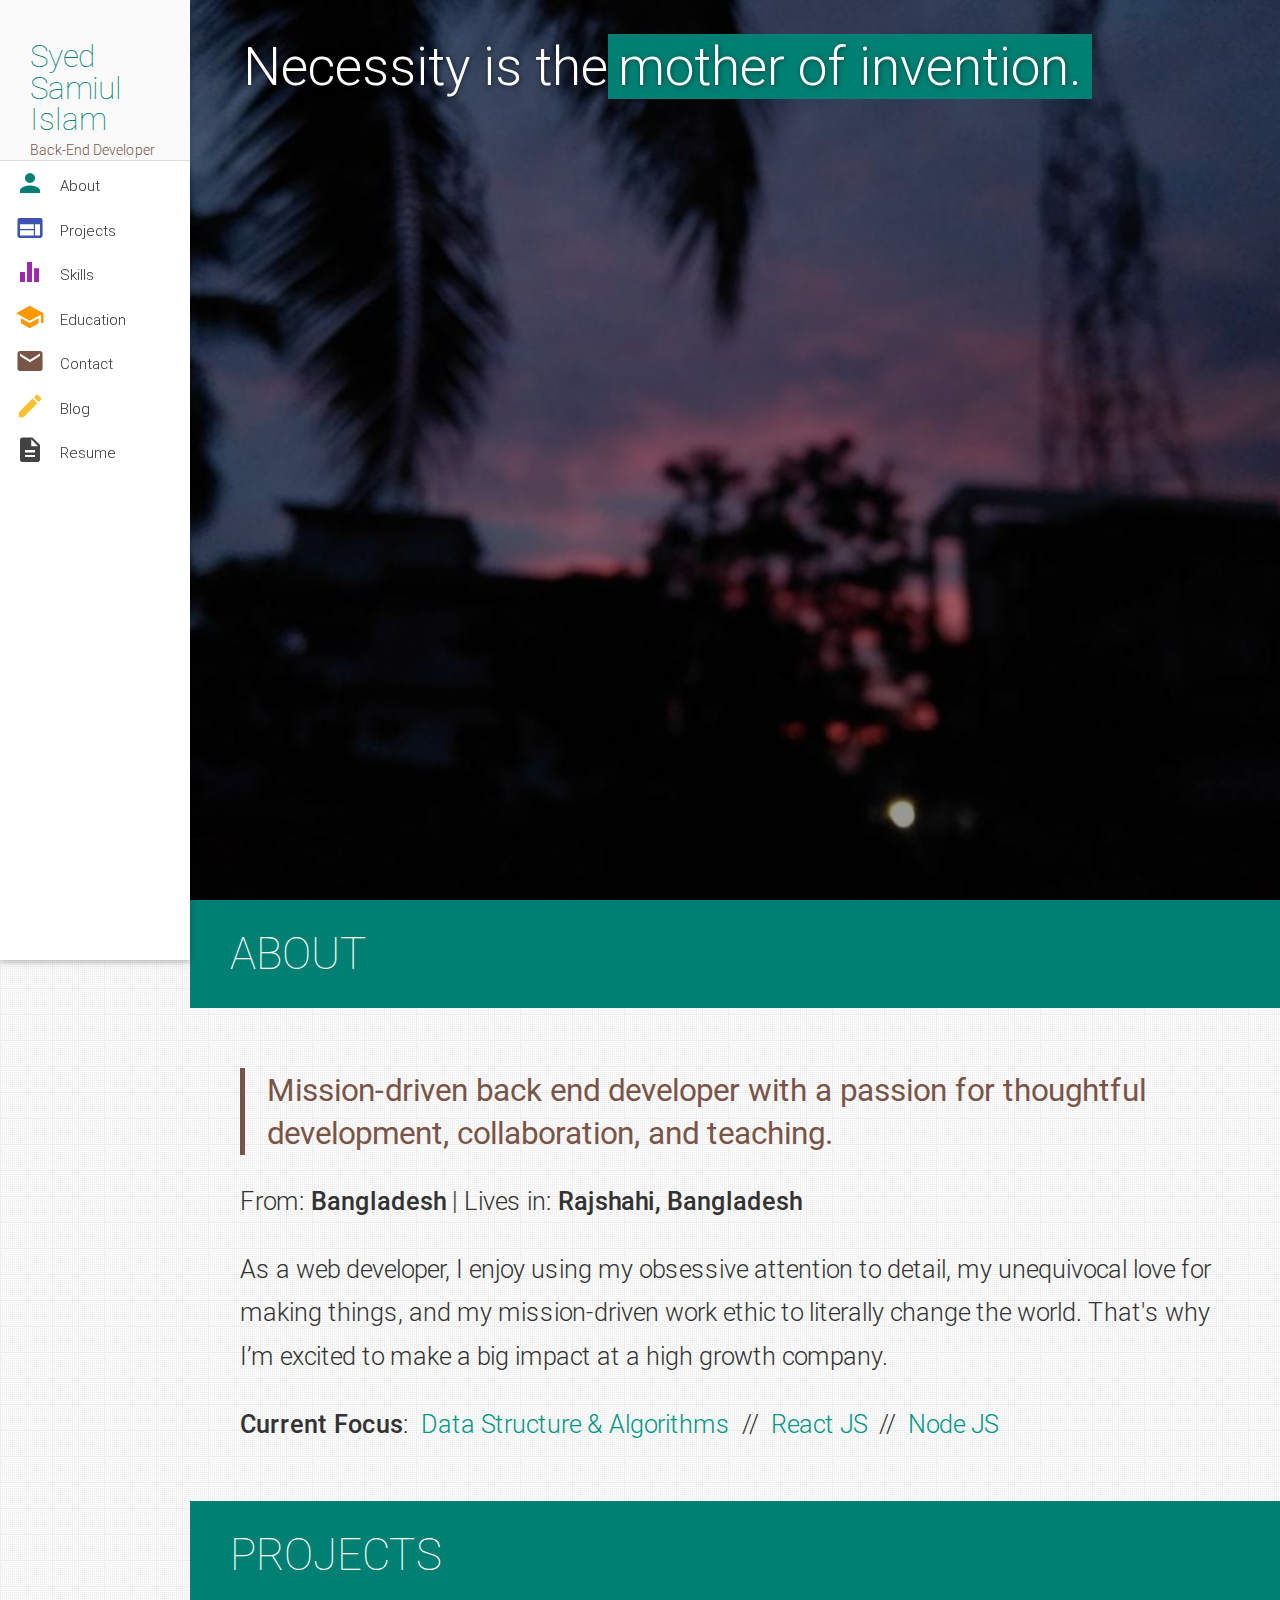
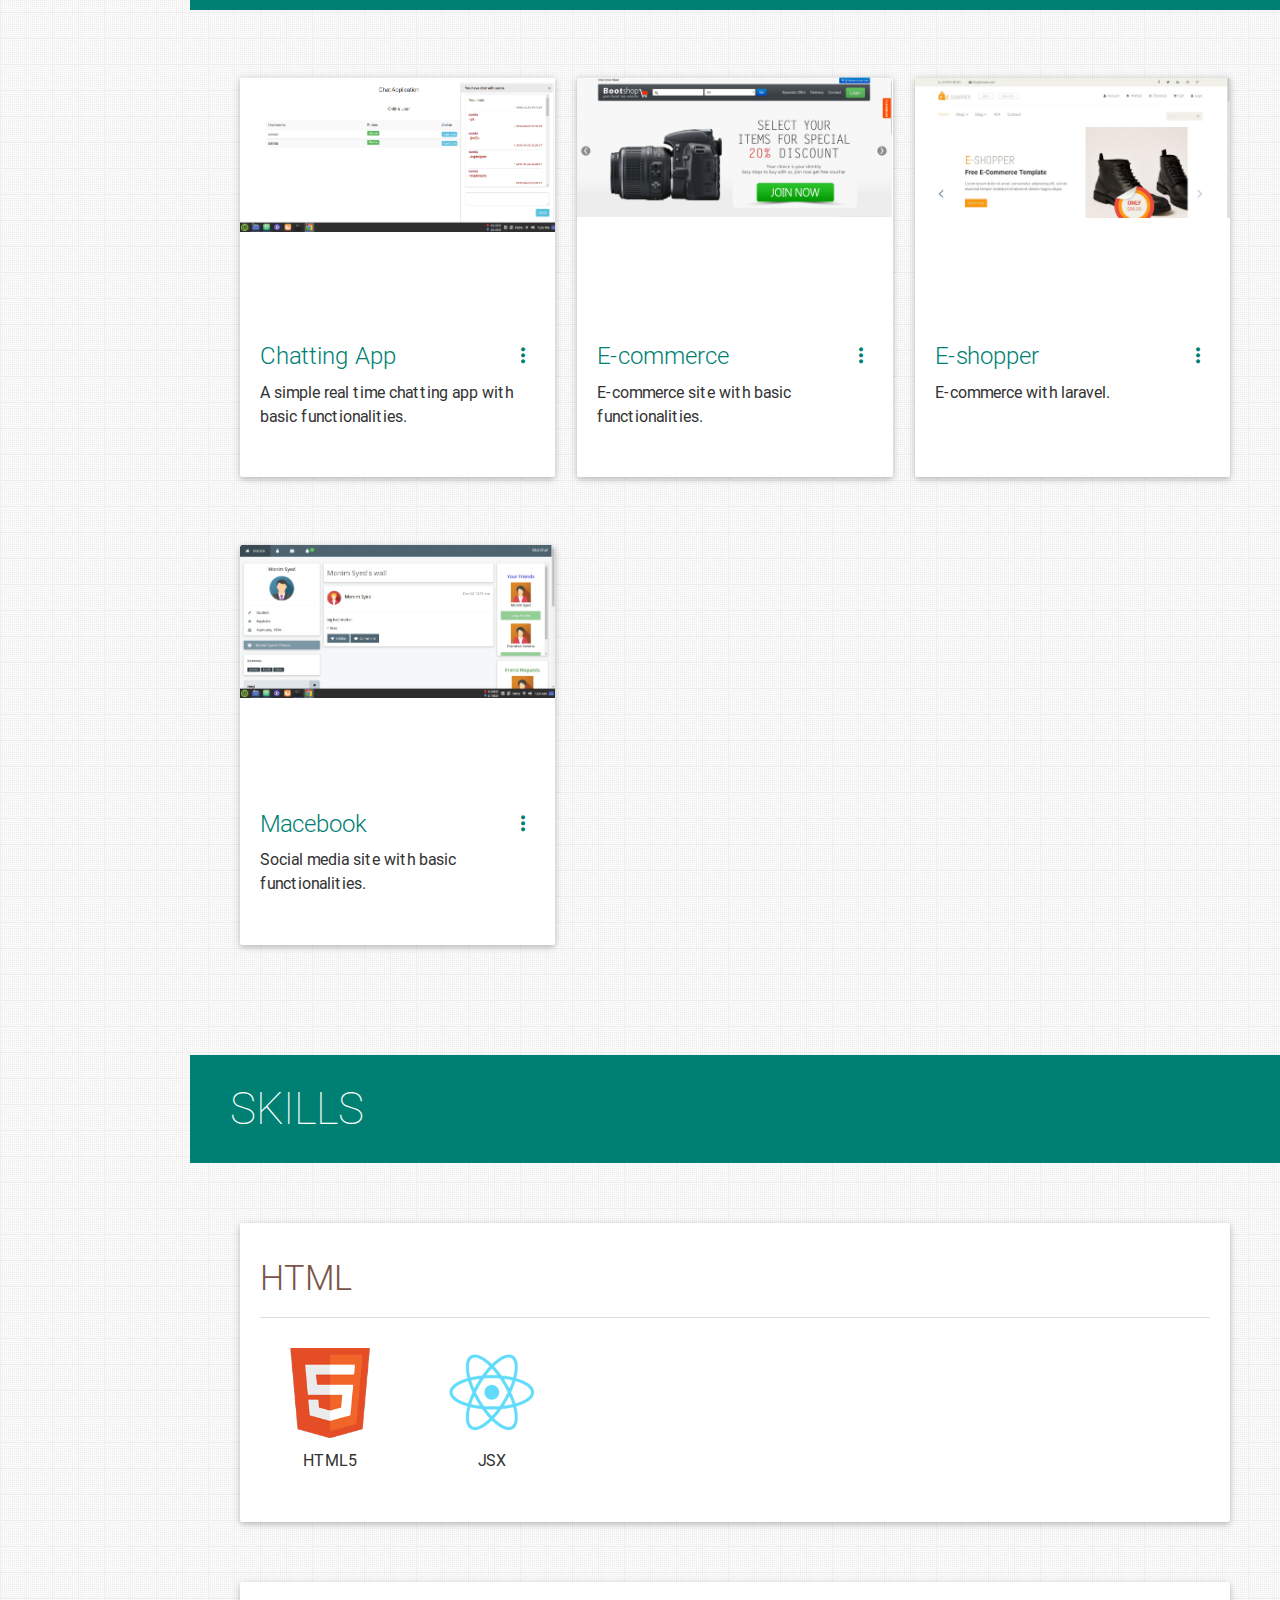
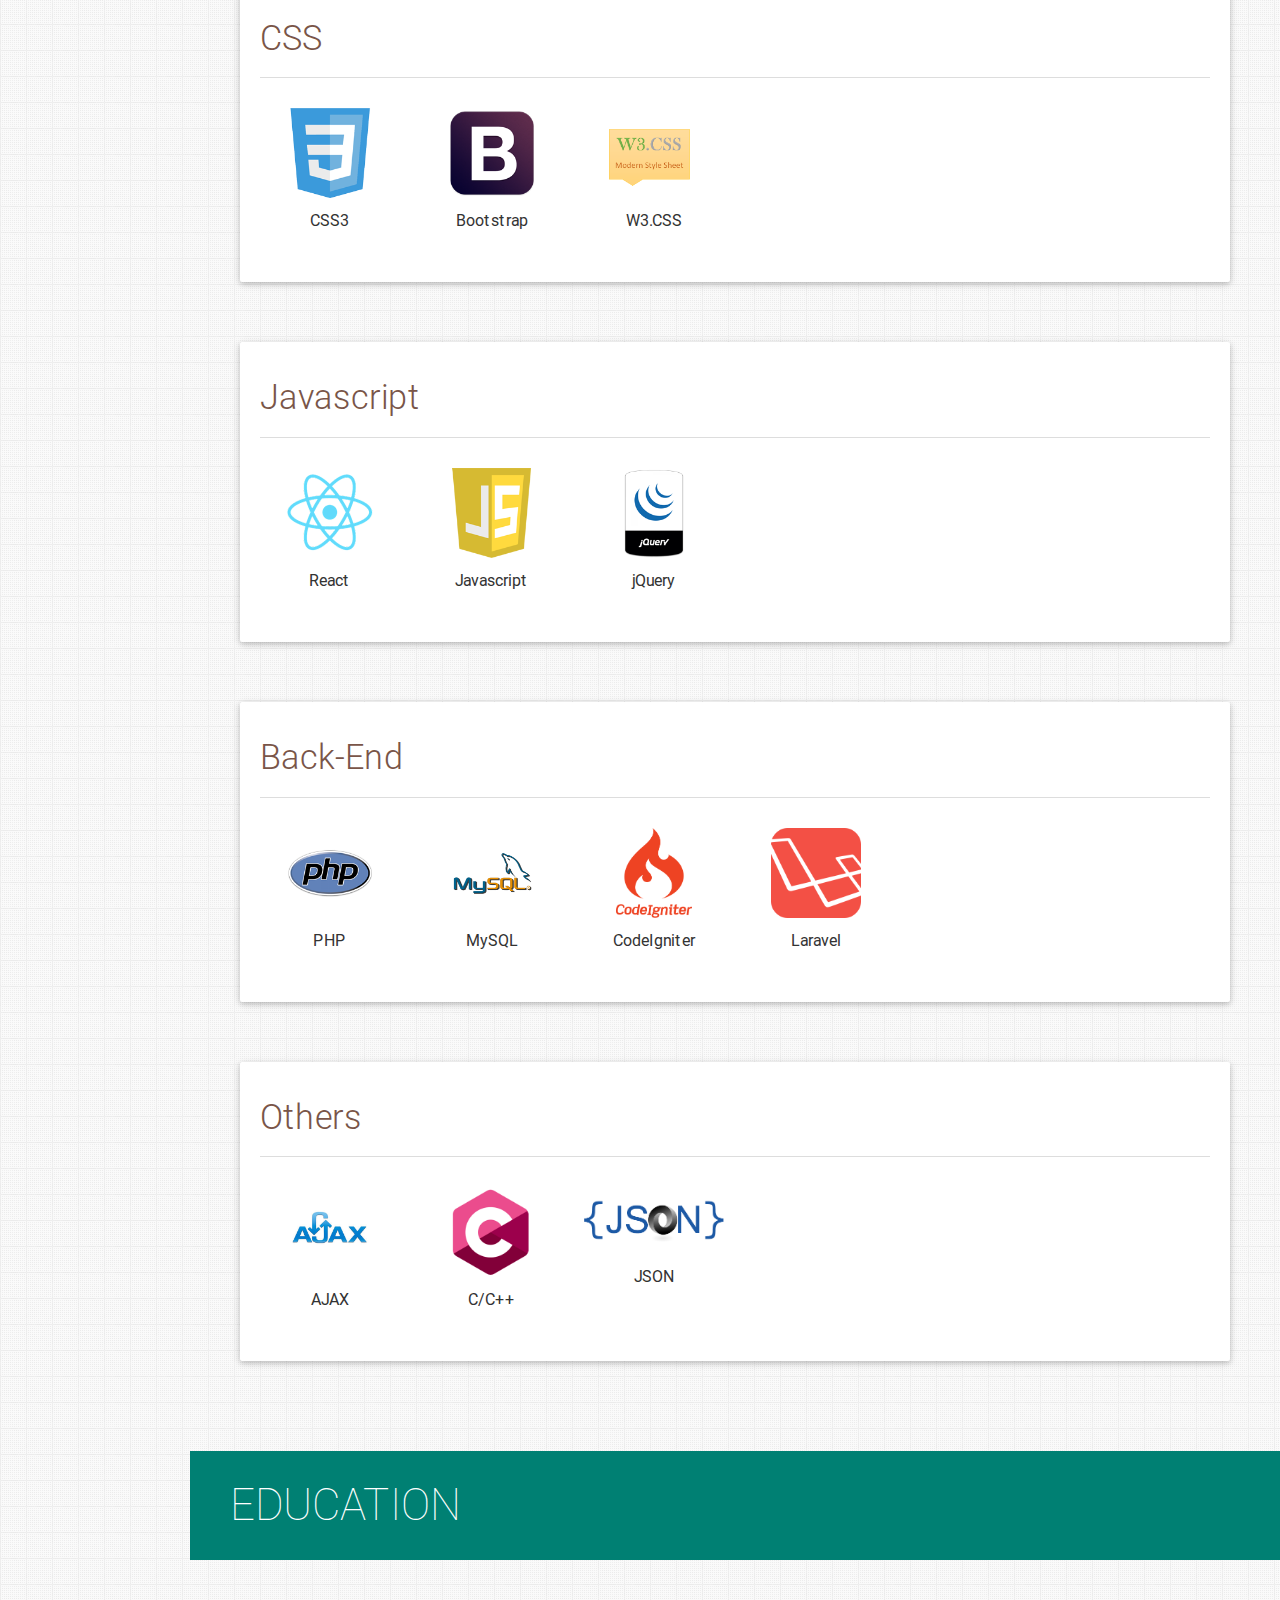
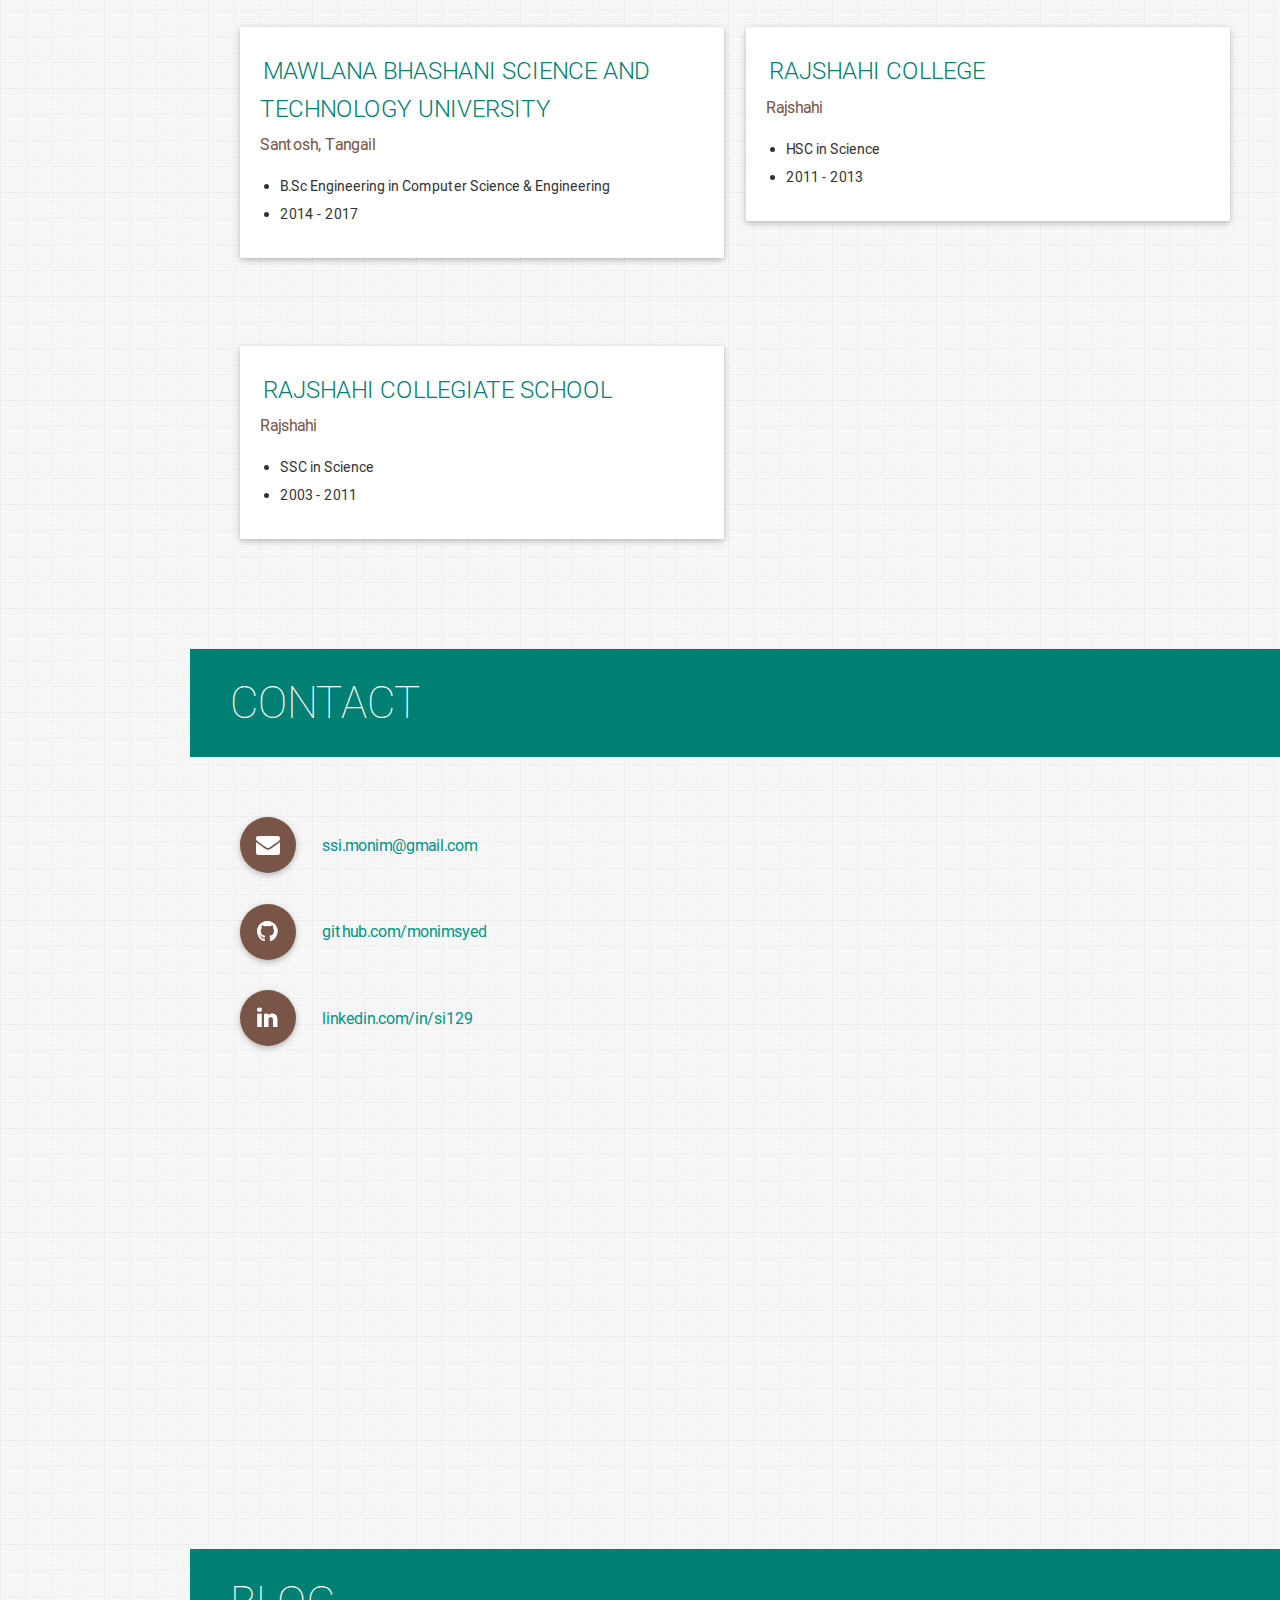
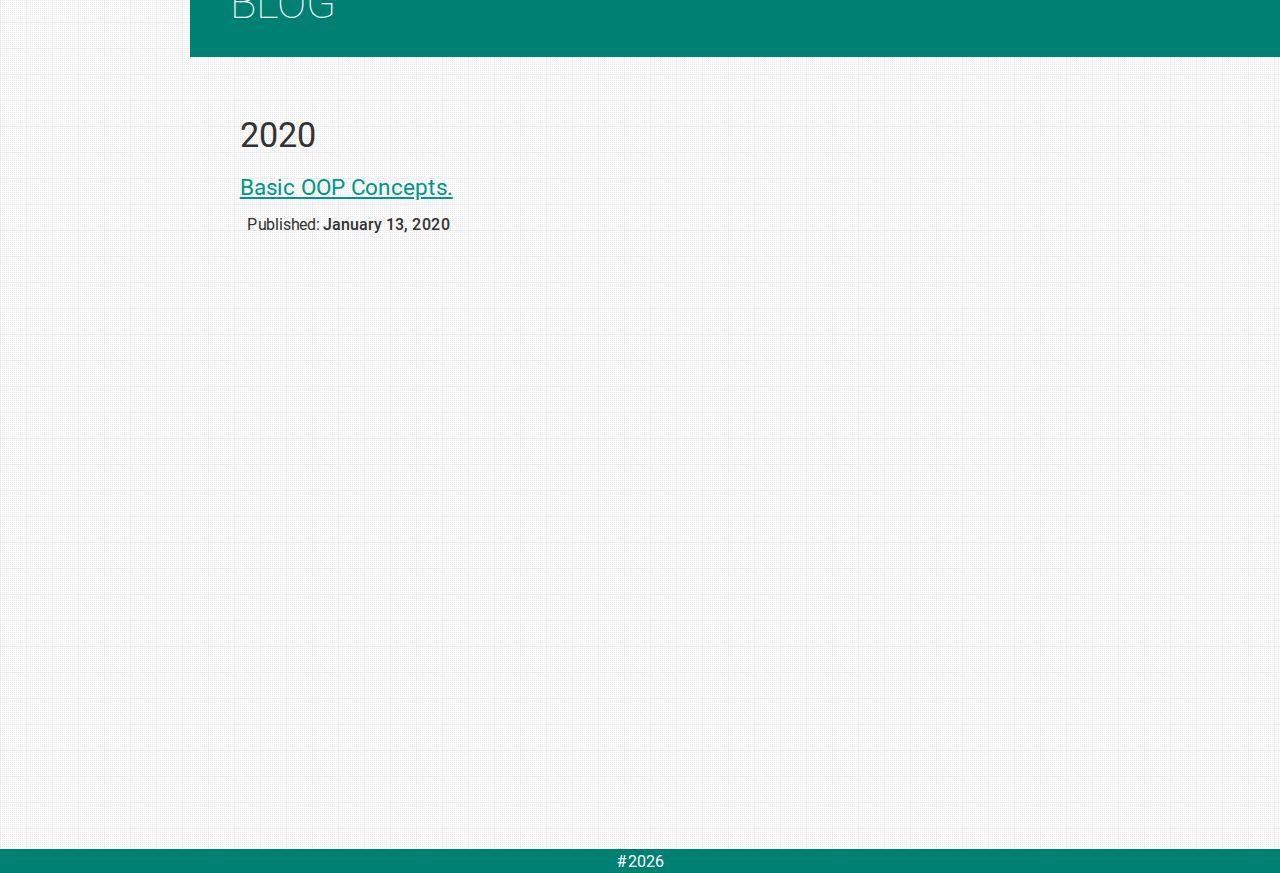
==== index.html @ 7f46d3cf "Update index.html" ====
<!DOCTYPE html>
<html lang="en">
  <head>

    <meta charset="utf-8">
    <meta name="viewport" content="width=device-width, initial-scale=1.0">
    <meta http-equiv="X-UA-Compatible" content="IE=edge">

    <!-- Materialize - Compiled and minified CSS-->
<!--     <link rel="stylesheet" href="https://cdnjs.cloudflare.com/ajax/libs/materialize/0.95.3/css/materialize.min.css"> -->
    <link rel="stylesheet" href="assets/0.95.3/css/materialize.min.css">
<!--     <link rel="stylesheet" href="https://cdnjs.cloudflare.com/ajax/libs/materialize/1.0.0/css/materialize.min.css"> -->

    <!-- Font Awesome Icon - CSS-->
<!--     <link rel="stylesheet" href="https://maxcdn.bootstrapcdn.com/font-awesome/4.3.0/css/font-awesome.min.css"> -->
    <link rel="stylesheet" href="assets/4.3.0/css/font-awesome.min.css">

    <!-- Custom Styles-->
    <link rel="stylesheet" href="assets/css/style.css">

    <!-- Canonical -->
    <link rel="canonical" href="https://monimsyed.github.io">

<!--     Website verification by Microsoft Bing Webmaster Tools -->
<!--     <meta name="msvalidate.01" content="E5613F359D1B1F327FC1B43F9D027BC5"> -->
    <title>Syed Samiul Islam | Back-End Developer</title>
    <meta name="description" content="As a web developer, I enjoy using my obsessive attention to detail and my unequivocal love for making things to literally change the world.">

    <!-- Open Graph-->
    <meta property="og:locale" content="en_US">
    <meta property="og:type" content="website">
    <meta property="og:title" content="Syed Samiul Islam | Back-End Developer">
    <meta property="og:description" content="Necessity is the mother of invention.">
    <meta property="og:url" content="https://monimsyed.github.io">
    <meta property="og:site_name" content="Syed Samiul Islam | Back-End Developer">
    <meta property="article:publisher" content="monimsyed.github.io">
    <meta property="og:image" content="https://monimsyed.github.io/assets/img/andrew-borstein-2a.jpg">

    <meta name="twitter:card" content="summary">
    <meta name="twitter:site" content="@monim_syed">
    <meta name="twitter:title" content="Syed Samiul Islam | Back-End Developer">
    <meta name="twitter:description" content="Necessity is the mother of invention.">
    <meta name="twitter:url" content="@monim_syed">
    <meta name="twitter:image" content="https://monimsyed.github.io/assets/img/andrew-borstein-2a.jpg">

    <meta name="author" content="Syed Samiul Islam">
    <meta name="keywords" content="monim, syed, samiul, html, css, bootstrap, javascript, jquery, ajax, php, c, c++, laravel, codeigniter, w3.css, react, node, mysql, json, api, programming, developer, engineer, programmer">

    <link rel="apple-touch-icon" sizes="57x57" href="assets/img/favicon/apple-icon-57x57.png">
    <link rel="apple-touch-icon" sizes="60x60" href="assets/img/favicon/apple-icon-60x60.png">
    <link rel="apple-touch-icon" sizes="72x72" href="assets/img/favicon/apple-icon-72x72.png">
    <link rel="apple-touch-icon" sizes="76x76" href="assets/img/favicon/apple-icon-76x76.png">
    <link rel="apple-touch-icon" sizes="114x114" href="assets/img/favicon/apple-icon-114x114.png">
    <link rel="apple-touch-icon" sizes="120x120" href="assets/img/favicon/apple-icon-120x120.png">
    <link rel="apple-touch-icon" sizes="144x144" href="assets/img/favicon/apple-icon-144x144.png">
    <link rel="apple-touch-icon" sizes="152x152" href="assets/img/favicon/apple-icon-152x152.png">
    <link rel="apple-touch-icon" sizes="180x180" href="assets/img/favicon/apple-icon-180x180.png">

    <link rel="icon" type="image/png" sizes="192x192" href="assets/img/favicon/android-icon-192x192.png">
    <link rel="icon" type="image/png" sizes="32x32" href="assets/img/favicon/favicon-32x32.png">
    <link rel="icon" type="image/png" sizes="96x96" href="assets/img/favicon/favicon-96x96.png">
    <link rel="icon" type="image/png" sizes="16x16" href="assets/img/favicon/favicon-16x16.png">

    <link rel="manifest" href="assets/img/favicon/manifest.json">

    <meta name="msapplication-TileColor" content="#ffffff">
    <meta name="msapplication-TileImage" content="assets/img/favicon/ms-icon-144x144.png">
    <meta name="theme-color" content="#ffffff">
    <!--if lt IE 9script(src='//html5shim.googlecode.com/svn/trunk/html5.js')-->
    <meta name="robots" content="index, follow">

  </head>

  <body>
    <!-- Navigation Menu-->
    <nav class="hide-on-small-only">
      <ul class="side-nav fixed section table-of-contents">
        <li class="logo">
          <a id="logo-container" title="Navigate to the beginning of the page" href="#intro" class="brand-logo teal-text">
            <h1>Syed Samiul Islam<span class="brown-text light">Back-End Developer</span></h1>
          </a>
        </li>
        <li class="bold">
          <a title="Navigate to the About section" href="#about" class="waves-effect waves-dark teal-text">
            <i class="mdi-social-person small"></i><span>About</span>
          </a>
        </li>
        <li class="bold">
          <a title="Navigate to the Projects section" href="#projects" class="waves-effect waves-dark indigo-text">
            <i class="mdi-av-web small"></i><span>Projects</span>
          </a>
        </li>
        <li class="bold">
          <a title="Navigate to the Skills section" href="#skills" class="waves-effect waves-dark purple-text">
            <i class="mdi-av-equalizer small"></i><span>Skills</span>
          </a>
        </li>
        <li class="bold">
          <a title="Navigate to the Education section" href="#education" class="waves-effect waves-dark orange-text">
            <i class="mdi-social-school small"></i><span>Education</span>
          </a>
        </li>
        <li class="bold">
          <a title="Navigate to the Contact section" href="#contact" class="waves-effect waves-dark brown-text">
            <i class="mdi-content-mail small"></i><span>Contact</span>
          </a>
        </li>
        <li class="bold">
          <a title="Navigate to the Blog section" href="#blog" class="waves-effect waves-dark yellow-text text-darken-2">
            <i class="mdi-content-create small"></i><span>Blog</span>
          </a>
        </li>
        <li class="bold">
          <a title="Open Samiul's resume in a new tab" class="waves-effect waves-dark grey-text text-darken-3">
            <i class="mdi-action-description small"></i><span>Resume</span>
          </a>
        </li>
      </ul>
    </nav>

    <nav class="hide-on-large only trigger z-depth-1">
      <a title="Toggle visibility of the mobile navbar" href="#" data-activates="slide-out" class="button-collapse">
        <i class="mdi-navigation-menu"></i>
      </a>
      <div class="name-title">
        <a id="name" title="Navigate to the beginning of the page" href="#intro" class="teal-text">Syed Samiul Islam</a>
        <span class="brown-text light">Back-End Developer</span>
      </div>
    </nav>

    <nav class="hide-on-large only">
      <ul id="slide-out" class="side-nav">
        <li class="bold">
          <a title="Navigate to the About section" href="#about" class="waves-effect waves-dark teal-text">
            <i class="mdi-social-person small"></i><span>About</span>
          </a>
        </li>
        <li class="bold">
          <a title="Navigate to the Projects section" href="#projects" class="waves-effect waves-dark indigo-text">
            <i class="mdi-av-web small"></i><span>Projects</span>
          </a>
        </li>
        <li class="bold">
          <a title="Navigate to the Skills section" href="#skills" class="waves-effect waves-dark purple-text">
            <i class="mdi-av-equalizer small"></i><span>Skills</span>
          </a>
        </li>
        <li class="bold">
          <a title="Navigate to the Education section" href="#education" class="waves-effect waves-dark orange-text">
            <i class="mdi-social-school small"></i><span>Education</span>
          </a>
        </li>
        <li class="bold">
          <a title="Navigate to the Contact section" href="#contact" class="waves-effect waves-dark brown-text">
            <i class="mdi-content-mail small"></i><span>Contact</span>
          </a>
        </li>
        <li class="bold">
          <a title="Navigate to the Contact section" href="#blog" class="waves-effect waves-dark yellow-text text-dark-3">
            <i class="mdi-content-mail small"></i><span>Blog</span>
          </a>
        </li>
        <li class="bold">
          <a title="Open Samiul's Resume in a new tab" onclick="toast('Resume will be added soon, stay tuned!', 3000);" class="waves-effect waves-dark grey-text text-darken-3">
            <i class="mdi-action-description small"></i><span>Resume</span>
          </a>
        </li>
      </ul>
    </nav>
    <!-- Main Content-->
    <main>

      <section id="intro" class="section scrollspy full-height">
        <div class="overlay"></div>
        <div class="container">
          <h2>
            Necessity is the<span class="teal">mother of invention.</span><br>
            <!-- <span class="underline">make a difference</span>. -->
          </h2>
        </div>
      </section>

      <section id="about" class="section scrollspy">
        <h3 class="page-title white-text teal">About</h3>
        <div class="container flow-text">
          <blockquote>
            <h2>
              Mission-driven back end developer with a passion for thoughtful
              development, collaboration, and teaching.
            </h2>
          </blockquote>
          <p>
            From: <strong>Bangladesh</strong> | Lives in: <strong>Rajshahi, Bangladesh</strong>
          </p>
          <p>
            As a web developer, I enjoy using my obsessive attention to detail,
            my unequivocal love for making things, and my mission-driven work
            ethic to literally change the world. That's why I’m excited to make
            a big impact at a high growth company.
          </p>
          <p>
            <strong>Current Focus</strong>:&nbsp;
            <a title="Learn about Data Structure & Algorithms" href="https://www.tutorialspoint.com/data_structures_algorithms/" target="_blank">
              Data Structure & Algorithms
            </a>&nbsp;//&nbsp;
            <a title="Navigate to the React JS homepage" href="https://react.dev/" target="_blank">
              React JS
            </a>&nbsp;//&nbsp;
            <a title="Navigate to Node JS homepage" href="https://nodejs.org/" target="_blank">
              Node JS
            </a>
          </p>
        </div>
      </section>

      <section id="projects" class="section scrollspy">
        <h3 class="page-title white-text teal">Projects</h3>
        <div class="container">
          <div class="row">
            <!-- Chatting app-->
            <div class="col s12 m6 l4">
              <div class="card medium">
                <div class="card-image waves-effect waves-block waves-light">
                  <img alt="Screenshot of chatting app" src="assets/img/chat.png" class="activator">
                </div>
                <div class="card-content">
                  <span class="card-title activator teal-text hoverline">
                    Chatting App<i class="mdi-navigation-more-vert right"></i>
                  </span>
                  <p>A simple real time chatting app with basic functionalities.</p>
                </div>
                <div class="card-reveal">
                  <span class="card-title brown-text">
                    Details<i class="mdi-navigation-close right"></i>
                  </span>
                  <ul>
                    <li><strong>PHP & MySQL</strong> backend</li>
                    <li><strong>CSS & Bootstrap</strong> frontend</li>
                    <li><strong>Message notification, Online-Offline status, Typing notification</strong></li>
                    <li><strong>Auto load messages</strong></li>
                  </ul>
                  <div class="card-action">
                    <a
                      title="Visit chatting app online"
                      href="#"
                      target="_blank"
                      data-position="top"
                      data-tooltip="View Online"
                      class="btn-floating btn-large waves-effect waves-light brown tooltipped"
                      ><i class="fa fa-external-link"></i>
                    </a>
                    <a
                      title="Visit the GitHub repo for chatting app project"
                      href="https://github.com/monimsyed/real_time_chat_app"
                      target="_blank"
                      data-position="top"
                      data-tooltip="View Source"
                      class="btn-floating btn-large waves-effect waves-light brown tooltipped"
                      ><i class="fa fa-github"></i>
                    </a>
                  </div>
                </div>
              </div>
            </div>
            <!-- E-commerce ci-->
            <div class="col s12 m6 l4">
              <div class="card medium">
                <div class="card-image waves-effect waves-block waves-light">
                  <img
                    alt="Screenshot of E-commerce CI"
                    src="assets/img/ecommerce_ci.png"
                    class="activator"
                  >
                </div>
                <div class="card-content">
                  <span class="card-title activator teal-text hoverline"
                    >E-commerce<i class="mdi-navigation-more-vert right"></i
                  ></span>
                  <p>
                    E-commerce site with basic functionalities.
                  </p>
                </div>
                <div class="card-reveal">
                  <span class="card-title brown-text"
                    >Details<i class="mdi-navigation-close right"></i
                  ></span>
                  <ul>
                    <li><strong>CodeIgniter & MySQL</strong> backend</li>
                    <li><strong>Bootshop template</strong> frontend</li>
                    <li>User login via <strong>AJAX</strong></li>
                    <li>Implemented <strong>cart functionality</strong></li>
                    <li><strong>Search by product name or Category</strong></li>
                  </ul>
                  <div class="card-action">
                    <a
                      title="Visit E-commerce website"
                      href="https://kenakata03.000webhostapp.com/"
                      target="_blank"
                      data-position="top"
                      data-tooltip="View Online"
                      class="btn-floating btn-large waves-effect waves-light brown tooltipped"
                      ><i class="fa fa-external-link"></i></a
                    ><a
                      title="Visit the GitHub repo for E-commerce project"
                      href=""
                      target="_blank"
                      data-position="top"
                      data-tooltip="View Source"
                      class="btn-floating btn-large waves-effect waves-light brown tooltipped"
                      ><i class="fa fa-github"></i
                    ></a>
                  </div>
                </div>
              </div>
            </div>
            <!-- eshopper laravel-->
            <div class="col s12 m6 l4">
              <div class="card medium">
                <div class="card-image waves-effect waves-block waves-light">
                  <img
                    alt="Eshopper"
                    src="assets/img/eshopper.jpg"
                    class="activator"
                  >
                </div>
                <div class="card-content">
                  <span class="card-title activator teal-text hoverline"
                    >E-shopper<i
                      class="mdi-navigation-more-vert right"
                    ></i
                  ></span>
                  <p>
                    E-commerce with laravel.
                  </p>
                </div>
                <div class="card-reveal">
                  <span class="card-title brown-text"
                    >Details<i class="mdi-navigation-close right"></i
                  ></span>
                  <ul>
                    <li>Built with <strong>Laravel</strong></li>
                    <li>Implemented <strong>Shopping Cart</strong></li>
                    <li>Template from <strong>Themum</strong></li>
                    <li><strong>User friendly</strong> admin dashboard</li>
                  </ul>
                  <div class="card-action">
                    <a
                      title="Visit Eshopper web app"
                      href="#"
                      target="_blank"
                      data-position="top"
                      data-tooltip="View Online"
                      class="btn-floating btn-large waves-effect waves-light brown tooltipped"
                      ><i class="fa fa-external-link"></i></a
                    ><a
                      title="Visit the GitHub repo for E-shopper"
                      href="https://github.com/monimsyed/e_shopper"
                      target="_blank"
                      data-position="top"
                      data-tooltip="View Source"
                      class="btn-floating btn-large waves-effect waves-light brown tooltipped"
                      ><i class="fa fa-github"></i
                    ></a>
                  </div>
                </div>
              </div>
            </div>
          <!--  Macebook -->
          <div class="col s12 m6 l4">
            <div class="card medium">
              <div class="card-image waves-effect waves-block waves-light">
                <img
                  alt="Social media"
                  src="assets/img/social.jpg"
                  class="activator"
                >
              </div>
              <div class="card-content">
                <span class="card-title activator teal-text hoverline"
                  >Macebook<i
                    class="mdi-navigation-more-vert right"
                  ></i
                ></span>
                <p>
                  Social media site with basic functionalities.
                </p>
              </div>
              <div class="card-reveal">
                <span class="card-title brown-text"
                  >Details<i class="mdi-navigation-close right"></i
                ></span>
                <ul>
                  <li>Built with <strong>PHP, MySQL, jQuery & AJAX</strong></li>
                  <li>Implemented <strong>User login, registration.</strong></li>
                  <li>Template from <strong>w3.css</strong></li>
                  <li>User can send <strong>friend requests,</strong> <strong>like & comment posts,</strong> <strong>view user profile,</strong> <strong>get notifications.</strong> </li>
                </ul>
                <div class="card-action">
                  <a
                    title="Visit Macebook Online"
                    href="#"
                    target="_blank"
                    data-position="top"
                    data-tooltip="View Online"
                    class="btn-floating btn-large waves-effect waves-light brown tooltipped"
                    ><i class="fa fa-external-link"></i></a
                  ><a
                    title="Visit the GitHub repo for Macebook"
                    href="https://github.com/monimsyed/macebook"
                    target="_blank"
                    data-position="top"
                    data-tooltip="View Source"
                    class="btn-floating btn-large waves-effect waves-light brown tooltipped"
                    ><i class="fa fa-github"></i
                  ></a>
                </div>
              </div>
            </div>
          </div>
          <!-- another -->
          </div>
        </div>
      </section>
      <section id="skills" class="section scrollspy">
        <h3 class="page-title white-text teal">Skills</h3>
        <div class="container">
          <div class="card">
            <div class="card-content">
              <h4 class="brown-text light">HTML</h4>
              <div class="row text-center">

                <div class="col s4 m2">
                  <img alt="html5" src="assets/img/html5.png" class="responsive-img">HTML5
                </div>

                <div class="col s4 m2">
                  <img alt="jsx" src="assets/img/react.png" class="responsive-img">JSX
                </div>

              </div>
            </div>
          </div>
          <div class="card">
            <div class="card-content">
              <h4 class="brown-text light">CSS</h4>
              <div class="row text-center">

                <div class="col s4 m2">
                  <img alt="css" src="assets/img/css3.png" class="responsive-img">CSS3
                </div>

                <div class="col s4 m2">
                  <img alt="bootstrap" src="assets/img/bootstrap.png" class="responsive-img">Bootstrap
                </div>

                <div class="col s4 m2">
                  <img alt="w3css" src="assets/img/w3css.png" class="responsive-img">W3.CSS
                </div>

              </div>
            </div>
          </div>
          <div class="card">
            <div class="card-content">
              <h4 class="brown-text light">Javascript</h4>
              <div class="row text-center">

                <div class="col s4 m2">
                  <img alt="reactjs" src="assets/img/react.png" class="responsive-img">React
                </div>

                <div class="col s4 m2">
                  <img alt="javascript" src="assets/img/javascript.png" class="responsive-img">Javascript
                </div>

                <div class="col s4 m2">
                  <img alt="jquery" src="assets/img/jquery.png" class="responsive-img">jQuery
                </div>

              </div>
            </div>
          </div>
          <div class="card">
            <div class="card-content">
              <h4 class="brown-text light">Back-End</h4>
              <div class="row text-center">

                <div class="col s4 m2">
                  <img alt="php" src="assets/img/php.png" class="responsive-img">PHP
                </div>

                <div class="col s4 m2">
                  <img alt="mysql" src="assets/img/mysql.png" class="responsive-img">MySQL
                </div>

                <div class="col s4 m2">
                  <img alt="codeigniter" src="assets/img/codeigniter.png" class="responsive-img">CodeIgniter
                </div>

                <div class="col s4 m2">
                  <img alt="laravel" src="assets/img/laravel.png" class="responsive-img">Laravel
                </div>

              </div>
            </div>
          </div>
          <div class="card">
            <div class="card-content">
              <h4 class="brown-text light">Others</h4>
              <div class="row text-center">
                <div class="col s4 m2">
                  <img alt="ajax" src="assets/img/ajax.jpg" class="responsive-img">AJAX
                </div>

                <div class="col s4 m2">
                  <img alt="c" src="assets/img/c.png" class="responsive-img">C/C++
                </div>

                <div class="col s4 m2">
                  <img alt="json" src="assets/img/json.png" class="responsive-img">JSON
                </div>

              </div>
            </div>
          </div>
        </div>
      </section>

      <section id="education" class="section scrollspy">
        <h3 class="page-title white-text teal">Education</h3>
        <div class="container">
          <div class="row">
            <div class="col s12 m6">
              <div class="card">
                <div class="card-content">
                  <p>
                    <span class="card-title">
                      <a title="View CSE, MBSTU" href="https://cse.mbstu.ac.bd/" target="_blank" class="teal-text hoverline">
                        Mawlana Bhashani Science and Technology University
                      </a>
                    </span>
                  </p>
                  <p class="brown-text">Santosh, Tangail</p>
                  <ul>
                    <li>B.Sc Engineering in Computer Science & Engineering</li>
                    <li>2014 - 2017</li>
                  </ul>
                </div>
              </div>
            </div>
            <div class="col s12 m6">
              <div class="card">
                <div class="card-content">
                  <p>
                    <span class="card-title">
                      <a title="View Rajshahi College" href="https://rc.edu.bd/" target="_blank" class="teal-text hoverline">
                        Rajshahi College
                      </a>
                    </span>
                  </p>
                  <p class="brown-text">Rajshahi</p>
                  <ul>
                    <li>HSC in Science</li>
                    <li>2011 - 2013</li>
                  </ul>
                </div>
              </div>
            </div>
          </div>
          <div class="row">
            <div class="col s12 m6">
              <div class="card">
                <div class="card-content">
                  <p>
                    <span class="card-title">
                      <a title="View Collegiate School" href="https://rcs.edu.bd/" target="_blank" class="teal-text hoverline">
                        Rajshahi Collegiate School
                      </a>
                    </span>
                  </p>
                  <p class="brown-text">Rajshahi</p>
                  <ul>
                    <li>SSC in Science</li>
                    <li>2003 - 2011</li>
                  </ul>
                </div>
              </div>
            </div>
          </div>
        </div>
      </section>

      <section id="contact" class="section scrollspy full-height">
        <h3 class="page-title white-text teal">Contact</h3>
        <div class="container">
          <p>
            <a title="Email Samiul" href="mailto:ssi.monim@gmail.com" data-position="top" data-tooltip="Email Samiul" class="btn-floating btn-large waves-effect waves-light brown tooltipped">

              <i class="fa fa-envelope"></i>
            </a>
            <a title="Email Samiul" href="mailto:ssi.monim@gmail.com" class="hoverline">ssi.monim@gmail.com</a>
          </p>

          <p>
            <a title="View Samiul on GitHub" href="https://github.com/monimsyed" target="_blank" data-position="top" data-tooltip="View Samiul on GitHub" class="btn-floating btn-large waves-effect waves-light brown tooltipped">

              <i class="fa fa-github"></i>
            </a>
            <a title="View Samiul on GitHub" href="https://github.com/monimsyed" class="hoverline">github.com/monimsyed</a>
          </p>

          <p>
            <a title="View Samiul on LinkedIn" href="https://linkedin.com/in/si129" target="_blank" data-position="top" data-tooltip="View Samiul on LinkedIn" class="btn-floating btn-large waves-effect waves-light brown tooltipped">

              <i class="fa fa-linkedin"></i>
            </a>
            <a title="View Samiul on LinkedIn" href="https://linkedin.com/in/si129" class="hoverline">linkedin.com/in/si129</a>
          </p>
        </div>
      </section>

      <section id="blog" class="section scrollspy full-height">
        <h3 class="page-title white-text teal">Blog</h3>
        <div class="container">
          <h4 id="posts-2019">2020</h4>
          <ul>
            <li>
              <a class="hoverline" title="Read Basic OOP Concepts" href="/blog/oop1">Basic OOP Concepts.</a>
              <dl>
                <dt>Published:</dt>
                <dd>
                  <time datetime="2020-01-13T00:00:00+00:00">
                    January 13, 2020
                  </time>
                </dd>
              </dl>
            </li>
          </ul>
        </div>
      </section>
    </main>

    <footer class="page-title white-text teal">
        <div id="foot">
          <script>
                const d = new Date();
                let year = d.getFullYear();
                document.write("#"+year);
          </script>
        </div>
    </footer>

    <!-- jQuery-->
<!--     <script src="https://ajax.googleapis.com/ajax/libs/jquery/1.11.2/jquery.min.js"></script> -->
    <script src="assets/jquery-1.11.2.min.js"></script>
<!--     <script src="https://code.jquery.com/jquery-3.6.0.min.js" integrity="sha256-/xUj+3OJU5yExlq6GSYGSHk7tPXikynS7ogEvDej/m4=" crossorigin="anonymous"></script> -->

    <!-- Materialize - Compiled and minified JavaScript-->
<!--     <script src="https://cdnjs.cloudflare.com/ajax/libs/materialize/0.95.3/js/materialize.min.js"></script> -->
    <script src="assets/0.95.3/js/materialize.min.js"></script>
<!--     <script src="https://cdnjs.cloudflare.com/ajax/libs/materialize/1.0.0/js/materialize.min.js"></script> -->
    <script>
      // Materialize - Initializers
      $(document).ready(function() {
        $(".scrollspy").scrollSpy();
        // Initialize collapse button
        $(".button-collapse").sideNav({
          menuWidth: 190, // Default is 240
          edge: "left", // Choose the horizontal origin
          closeOnClick: true // Closes side-nav on <a> clicks, useful for Angular/Meteor
        });
      });
    </script>

    <script type="application/ld+json">
      {
        "@context": "https://schema.org/",
        "@type": "Person",
        "name": "Syed Samiul Islam",
        "url": "https://monimsyed.github.io/",
        "image": "https://monimsyed.github.io/assets/monim.jpg",
        "sameAs": [
          "https://www.facebook.com/si129",
          "https://github.com/monimsyed",
          "https://twitter.com/monim_syed",
          "https://www.linkedin.com/in/si129",
          "https://www.instagram.com/ssi.monim/"
        ]
      }
    </script>

  </body>
</html>
---- assets/css/style.css ----
body {
  color: #333;
  font-size: 16px;
}
#foot {
  text-align:center;
}
a {
  color: #009688;
}
blockquote {
  border-left: 5px solid #795548;
  color: #795548;
  font-size: 125%;
  font-weight: 400;
  margin: 20px 0;
  padding-left: 1.5rem;
}
blockquote * {
  font-size: inherit;
  line-height: inherit;
}
.text-center {
  text-align: center;
}
nav {
  background: white;
  box-shadow: none;
  height: 0;
}
nav i {
  padding: 0 15px;
  position: relative;
  top: 5px;
}
main {
  background: url(../../assets/img/bg.png) repeat;
  padding-left: 190px;
}
dl {
  margin-top: 0.5rem;
}
dd {
  display: inline-block;
  font-weight: 500;
  margin-left: 0;
}
dt {
  display: inline-block;
  margin-left: 0.5rem;
}
#blog a {
  font-size: 1.5rem;
  padding: 0;
  text-decoration: underline;
}
#blog a:hover {
  background: #009688;
  color: white;
}
ul.side-nav {
  width: 190px;
}
ul.side-nav li {
  padding: 0;
}
ul.side-nav.fixed a {
  box-sizing: content-box;
  color: #444;
  display: block;
  line-height: 100%;
  padding: 10px 0 12px;
}
ul.table-of-contents li.logo a.active,
ul.table-of-contents li.logo a:hover {
  border: none;
  font-weight: 200;
}
ul.side-nav.fixed li.logo {
  background-color: #fafafa;
  border-bottom: 1px solid #ddd;
  box-sizing: content-box;
  min-height: 90px;
  padding: 30px 30px 40px;
}
ul.side-nav.fixed li.logo a {
  font-weight: 200;
  line-height: 100%;
}
ul.table-of-contents li:not(.logo) a.active,
ul.table-of-contents li:not(.logo) a:hover {
  background-color: #fafafa;
  border-left: 3px solid;
}
ul.side-nav.fixed.table-of-contents li:not(.logo) a span,
ul#slide-out li:not(.logo) a span {
  color: #333 !important;
}
li.logo span {
  display: block;
  font-size: 14px;
}
.brand-logo h1 {
  font-size: inherit;
  line-height: inherit;
  margin: inherit;
  font-weight: inherit;
}
.container {
  width: 95%;
}
h3 {
  font-weight: 200;
  margin-bottom: 60px;
  margin-top: 0;
  padding: 30px 40px;
  text-transform: uppercase;
}
.section {
  padding-bottom: 30px;
  padding-top: 0;
  position: relative;
}
.full-height {
  height: 100vh;
}
#intro.section {
  background: url(../../assets/img/andrew-borstein-2a.jpg) no-repeat top
    center/cover;
  position: relative;
}
#intro.section .container {
  color: white;
  font-weight: 200;
  left: 0;
  position: absolute;
  top: 0;
}
#intro.section .container *:not(span) {
  font-weight: 300;
  line-height: 150%;
  padding: 0 30px;
  text-shadow: 1px 1px 5px rgba(0, 0, 0, 0.5);
}
#intro.section .underline {
  border-bottom: 5px solid #009688;
}
#intro.section .teal {
  padding: 0 10px;
}
.overlay {
  background-color: rgba(0, 0, 0, 0.4);
  height: 100%;
  left: 0;
  position: absolute;
  top: 0;
  width: 100%;
}
.waves-effect.waves-blue .waves-ripple {
  /* The alpha value allows the text and background color
   of the button to still show through. */
  background-color: rgba(33, 150, 243, 0.2);
}
.card {
  margin-bottom: 60px;
}
.card .role {
  font-size: 1.25rem;
  position: absolute;
  right: 38px;
  top: 35px;
}
.card li a {
  margin-right: 0;
  color: #333;
  border-bottom: 2px solid #ffab40;
}
.card li a:hover {
  color: #333;
  font-weight: 500;
}
.card .card-content {
  padding-bottom: 30px;
}
.card .card-content p {
  padding: 5px 0 0;
}
.card h5 {
  font-size: 1.5rem;
  margin-bottom: -0.5rem;
  margin-top: 2rem;
}
.card h6 {
  font-weight: 300;
  letter-spacing: 1px;
  margin-top: 2rem;
  text-transform: uppercase;
}
#experience .card-action {
  background-color: rgba(0, 0, 0, 0.02);
  border: none;
}
#experience .card .col.s12.m2 a {
  display: block;
}
#experience .card .col.s12.m2 a img {
  max-height: 60px;
}
.card-action span {
  font-size: 85%;
  color: #666;
}
.card ul {
  margin-bottom: 0;
}
.card ul li {
  line-height: 200%;
  list-style-type: disc;
  margin-left: 24px;
}
.card ul li li {
  color: #666;
  font-size: 13px;
}
.card .card-title {
  font-size: 24px;
}
.card .card-content .card-title {
  line-height: 2.5rem;
}
.card i.right {
  margin-left: 10px;
}
a.hoverline {
  border-bottom: 3px solid transparent !important;
  padding: 3px 3px 0 3px;
  transition: 0.25s all;
  -moz-transition: 0.25s all;
  -webkit-transition: 0.25s all;
}
a.hoverline:hover {
  border-bottom: 3px solid #009688 !important;
}
#skills .card.large {
  height: 360px;
}
#skills h4 {
  border-bottom: 1px solid #ddd;
  margin-bottom: 30px;
  padding-bottom: 20px;
}
#skills .col img.responsive-img {
  margin: 0 auto;
  max-height: 100px;
  padding-bottom: 10px;
  text-align: center;
  vertical-align: middle;
  display: table-cell;
}
.card.large .card-content p {
  color: inherit;
  margin: 0;
  padding: 30px 0;
}
#experience .card-content .row {
  border-bottom: 1px solid #ddd;
  padding-bottom: 10px;
}
.card.large .card-image {
  height: 230px;
}
.card.large .card-content {
  height: auto;
}
.card.medium .card-image {
  height: 240px;
}
.card-action a.btn-floating {
  margin-bottom: 0;
}

#contact a:not(.btn-floating) {
  bottom: 6px;
  left: 20px;
  position: relative;
}
#experience .col.s12.m2 {
  text-align: center;
}
.fa-external-link:before {
  left: 3px;
  position: relative;
  top: 2px;
}
small {
  display: none;
}
.grey-text {
  color: #666 !important;
}
.teal-text {
  color: #008073 !important;
}
.teal {
  background-color: #008073 !important;
}
@media (min-width: 1200px) {
  #experience .container {
    width: 860px;
  }
}
@media (max-width: 1360px) {
  .card ul li {
    font-size: 14px;
    line-height: 200%;
    margin-left: 20px;
  }
}
@media (max-width: 1160px) {
  .card ul li {
    line-height: 150%;
  }
}
@media (max-width: 992px) {
  main {
    padding-left: 0px;
    padding-top: 64px;
  }
  ul.side-nav a {
    line-height: 100%;
    padding: 0;
    width: 100%;
  }
  nav {
    background: #fff;
    height: 64px;
    position: absolute;
  }
  nav a.button-collapse,
  nav a.button-collapse i {
    color: #009688;
    height: 56px;
    line-height: 56px;
  }
  h3 {
    padding: 20px 30px;
    margin-bottom: 40px;
  }
  .container {
    margin: 0 auto;
  }

  nav.hide-on-large.only.trigger {
    display: block;
    position: fixed;
    top: 0;
    z-index: 2;
  }
  .name-title {
    display: block;
    height: 100%;
    padding-top: 15px;
    text-align: center;
    width: 100%;
    position: absolute;
  }
  .name-title > span,
  .name-title > a {
    position: relative;
    line-height: 20px;
  }
  .name-title a {
    font-size: 22px;
    display: block;
  }
  .name-title span {
    display: block;
    font-size: 14px;
  }
  h3,
  .container {
    position: relative;
    top: 64px;
  }
  section#intro {
    margin-bottom: -64px;
  }
  .card .role {
    position: relative;
    right: initial;
    top: initial;
  }
}
@media (max-width: 600px) {
  h2 {
    font-size: 22px;
    line-height: 200%;
    margin: 30px 0 0;
  }
  #intro.section .container *:not(span) {
    padding: 0;
  }
  .card .card-content .card-title {
    font-size: 20px;
    line-height: 24px;
  }
  #experience span.card-title {
    text-align: center;
    display: block;
  }
  #experience span.card-title a {
    margin: 0;
  }
  i.mdi-navigation-close.right {
    position: relative;
    bottom: 35px;
  }
  #contact a:not(.btn-floating) {
    text-align: center;
    display: block;
    left: initial;
    bottom: initial;
  }
  #contact a.btn-floating.btn-large {
    display: block;
    text-align: center;
    margin: 0 auto;
  }
  #intro.section {
    background-position-x: 30%;
  }
}
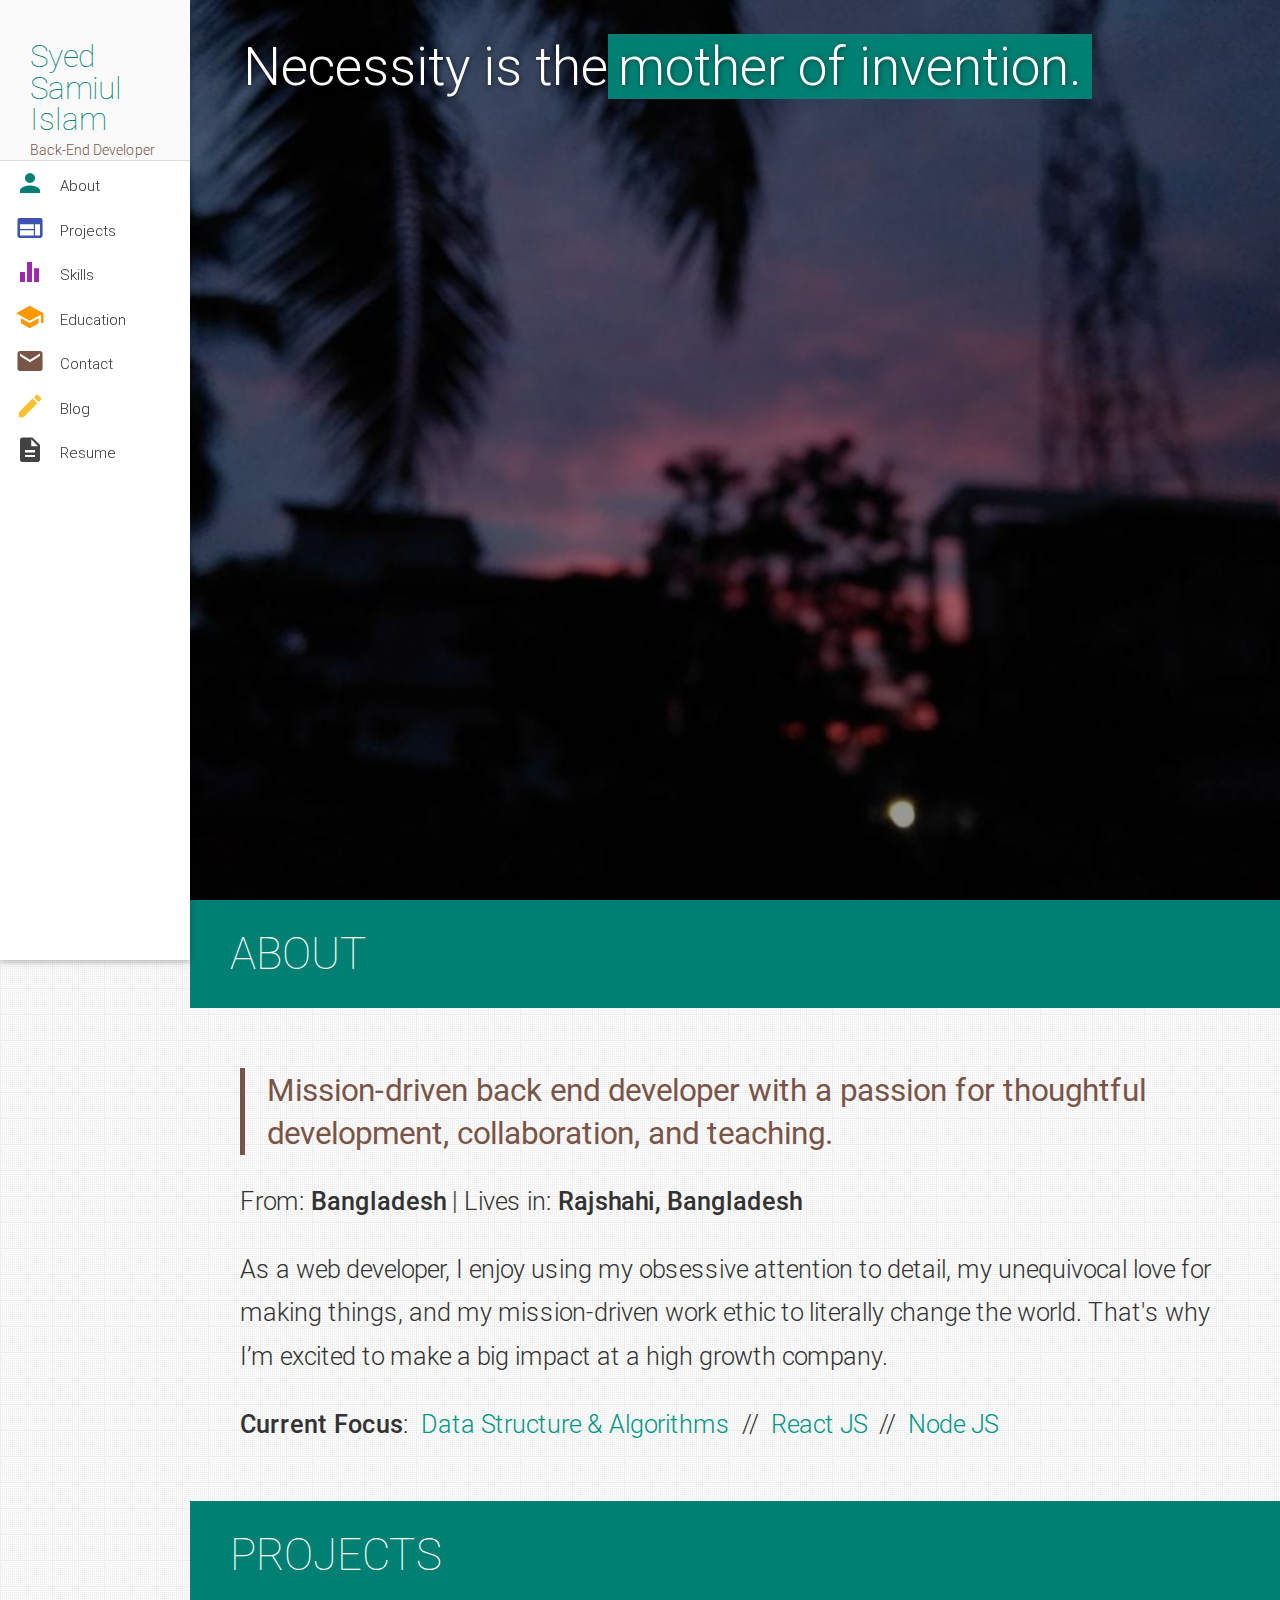
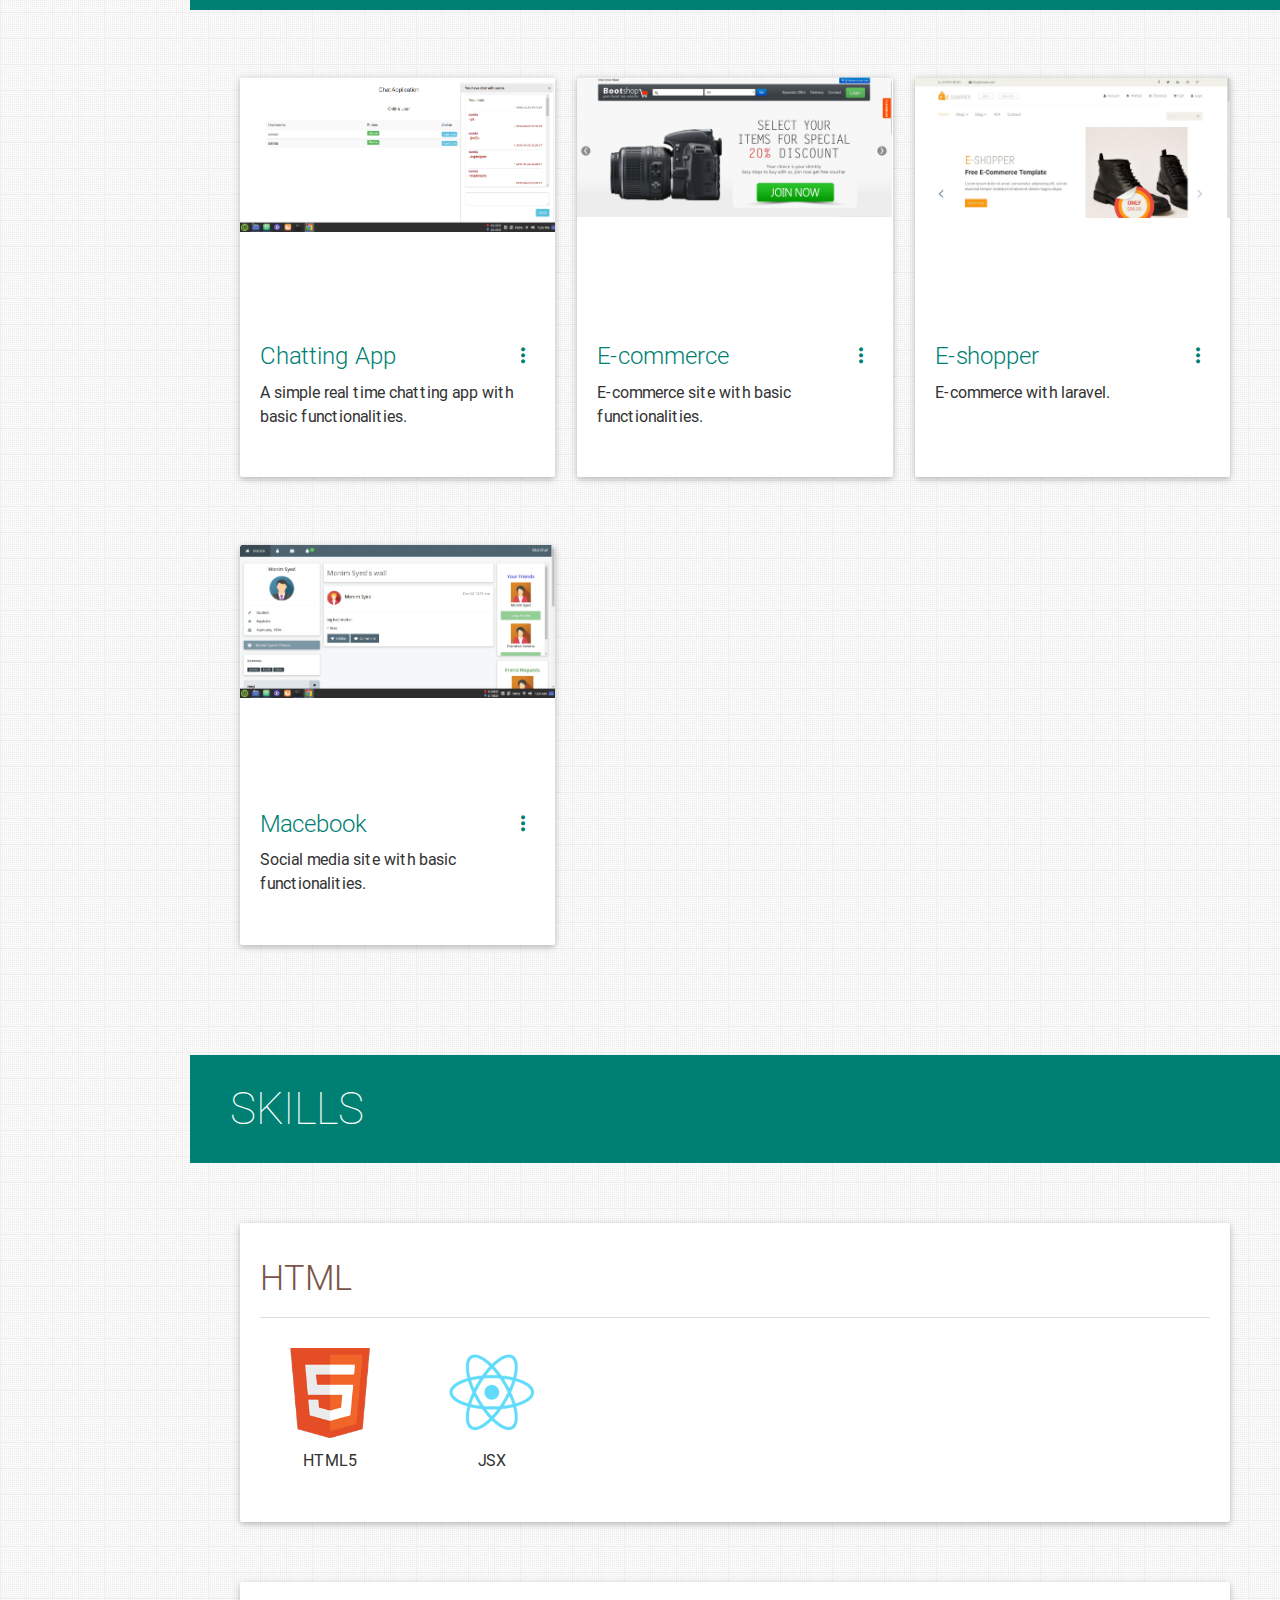
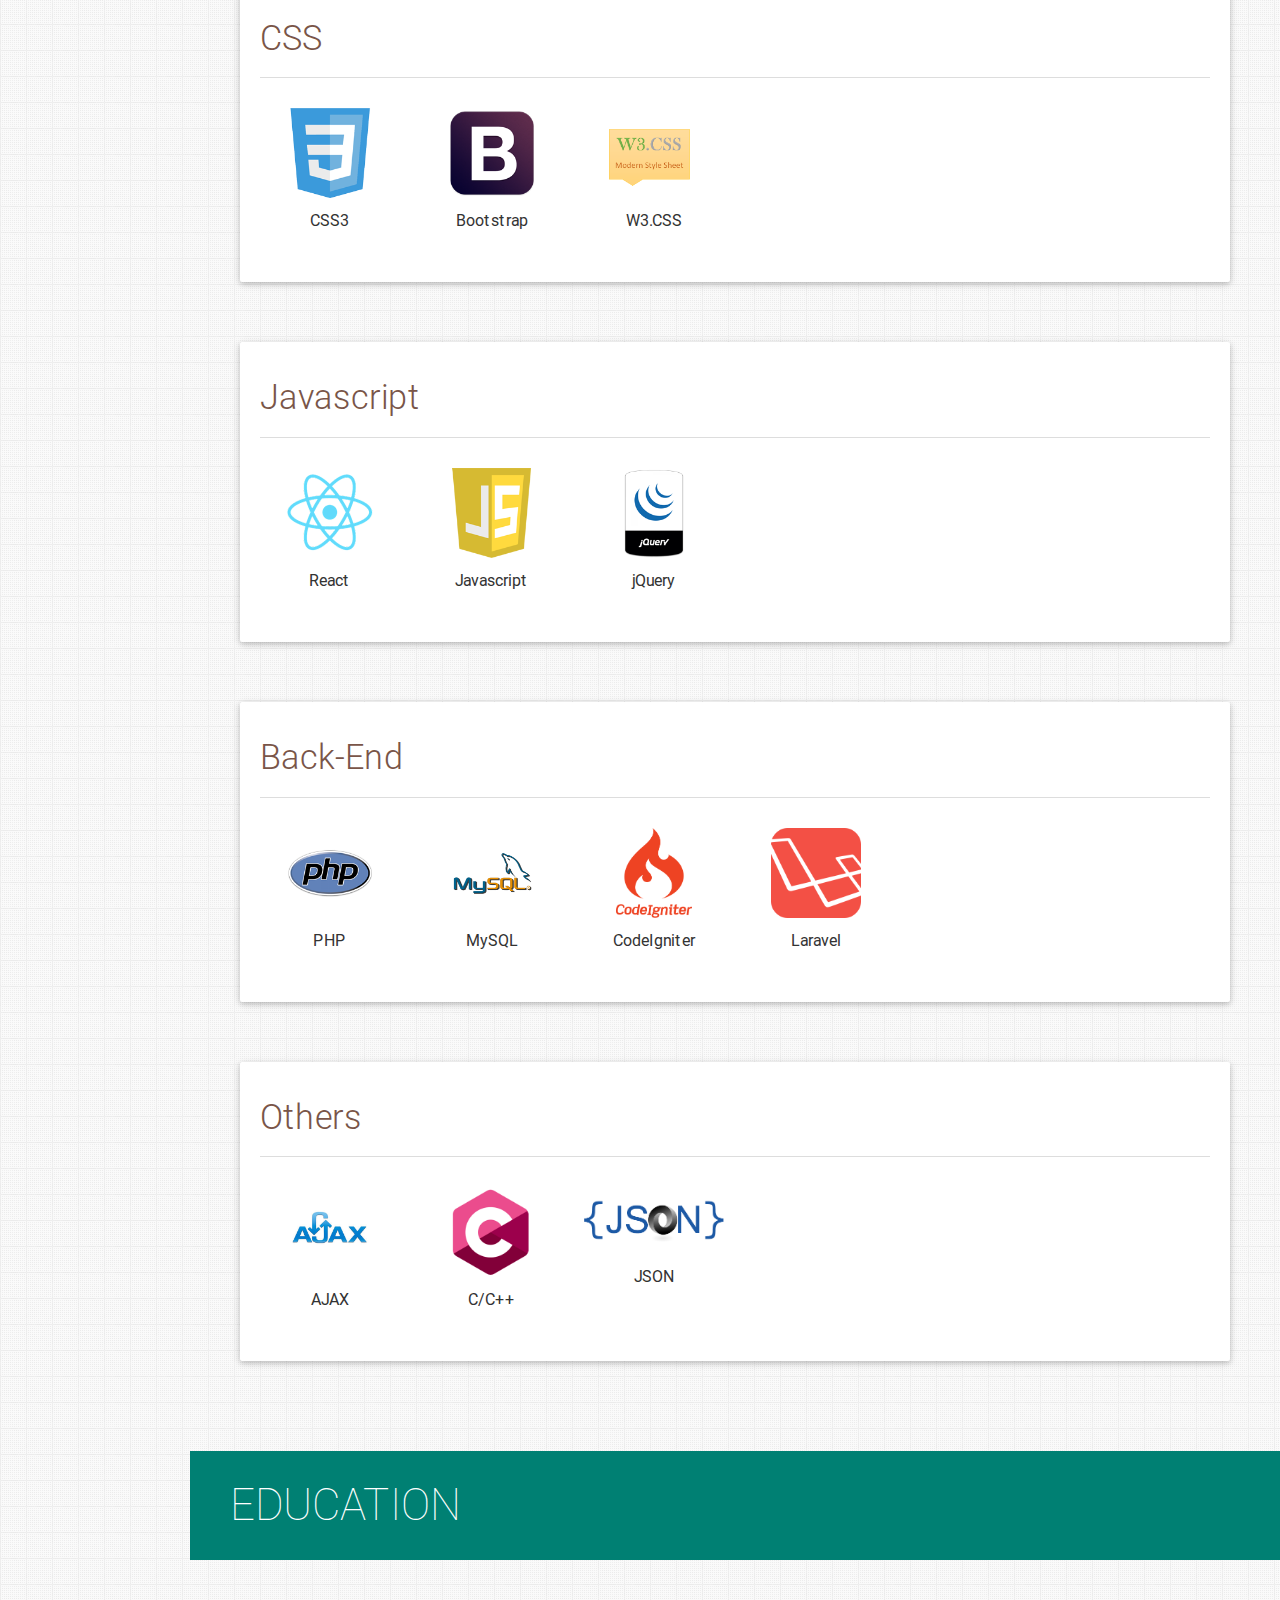
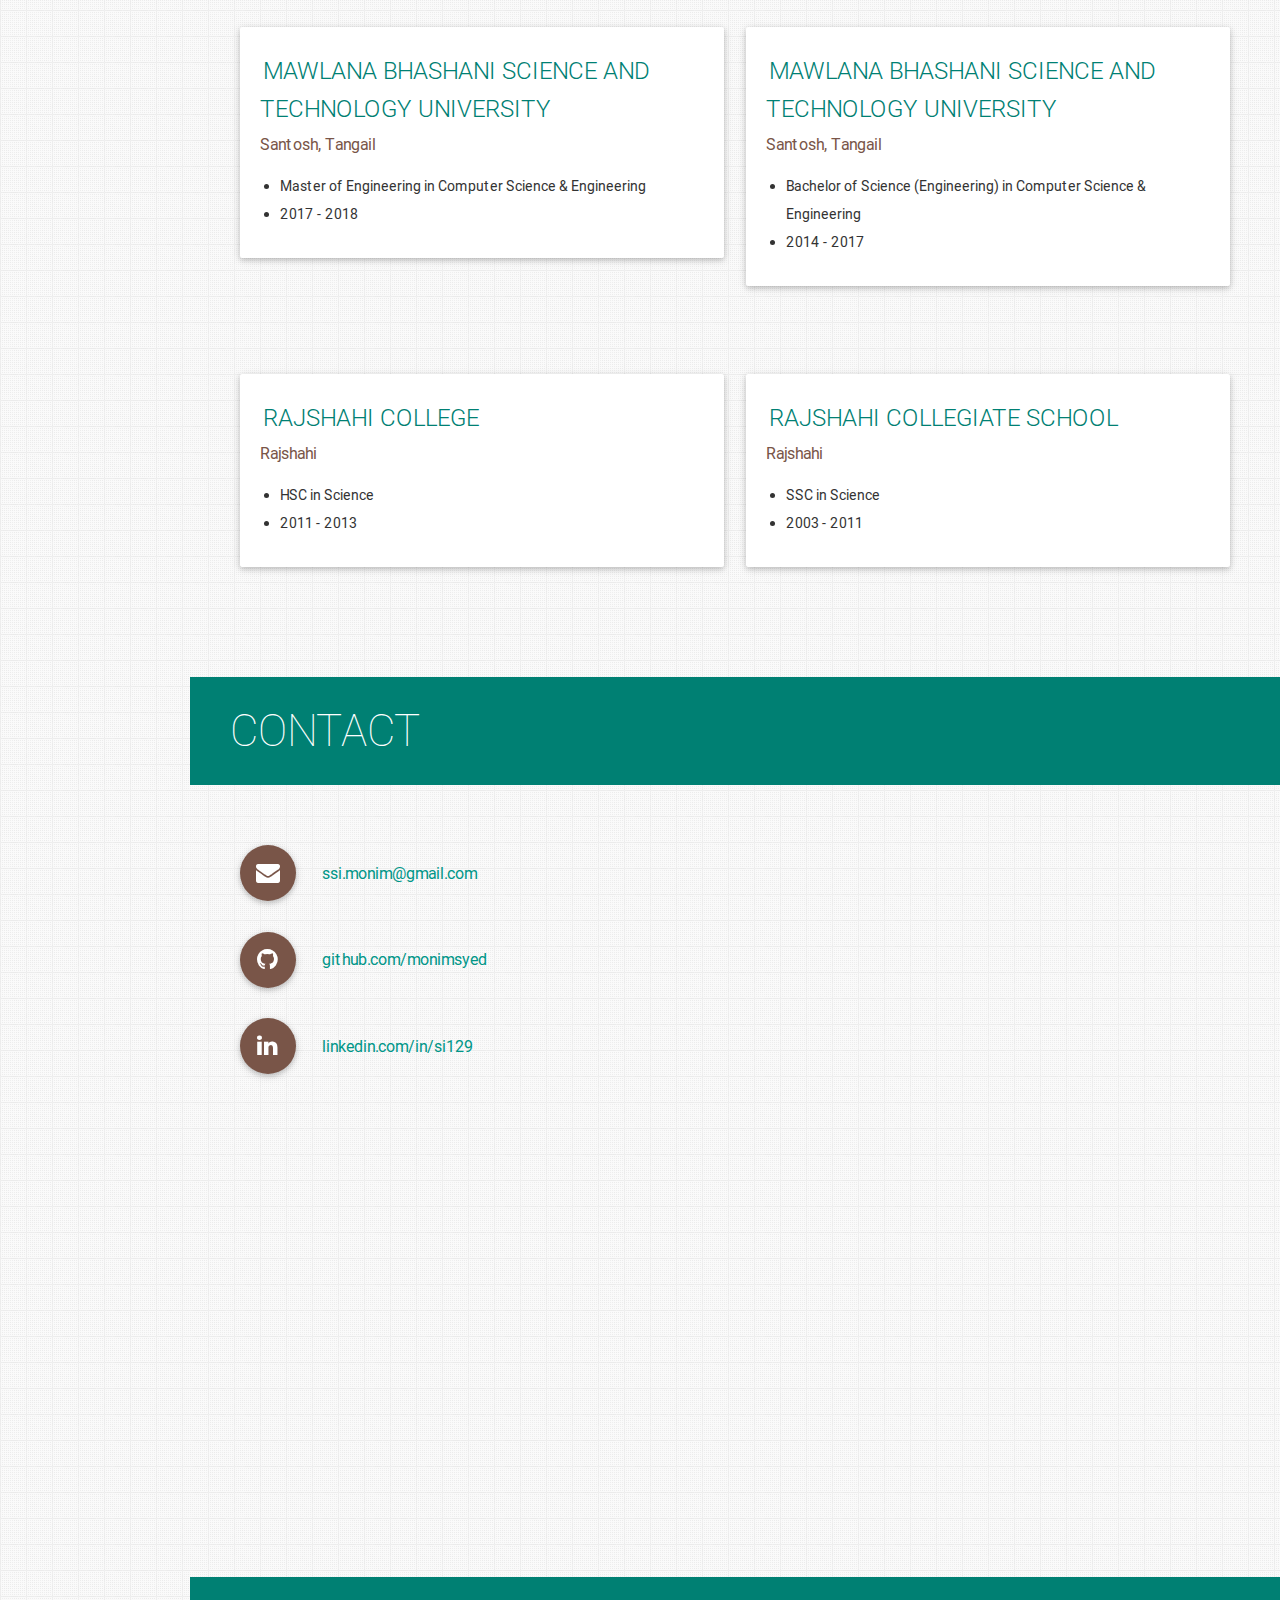
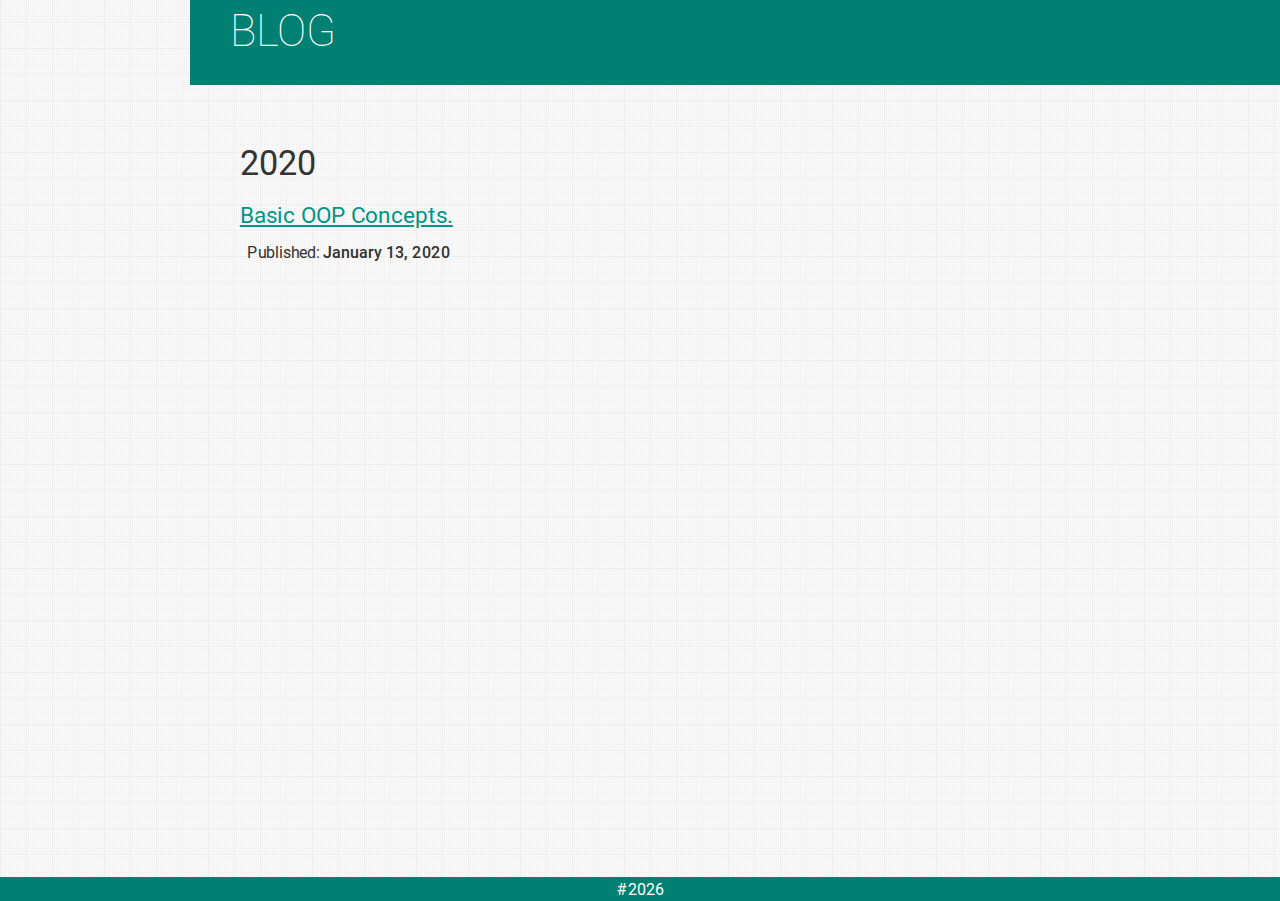
==== commit 2b1d1d56: "Update index.html" ====
--- a/index.html
+++ b/index.html
@@ -542,12 +542,32 @@
                   </p>
                   <p class="brown-text">Santosh, Tangail</p>
                   <ul>
-                    <li>B.Sc Engineering in Computer Science & Engineering</li>
+                    <li>Master of Engineering in Computer Science & Engineering</li>
+                    <li>2017 - 2018</li>
+                  </ul>
+                </div>
+              </div>
+            </div>
+            <div class="col s12 m6">
+              <div class="card">
+                <div class="card-content">
+                  <p>
+                    <span class="card-title">
+                      <a title="View CSE, MBSTU" href="https://cse.mbstu.ac.bd/" target="_blank" class="teal-text hoverline">
+                        Mawlana Bhashani Science and Technology University
+                      </a>
+                    </span>
+                  </p>
+                  <p class="brown-text">Santosh, Tangail</p>
+                  <ul>
+                    <li>Bachelor of Science (Engineering) in Computer Science & Engineering</li>
                     <li>2014 - 2017</li>
                   </ul>
                 </div>
               </div>
             </div>
+          </div>
+          <div class="row">
             <div class="col s12 m6">
               <div class="card">
                 <div class="card-content">
@@ -566,8 +586,6 @@
                 </div>
               </div>
             </div>
-          </div>
-          <div class="row">
             <div class="col s12 m6">
               <div class="card">
                 <div class="card-content">
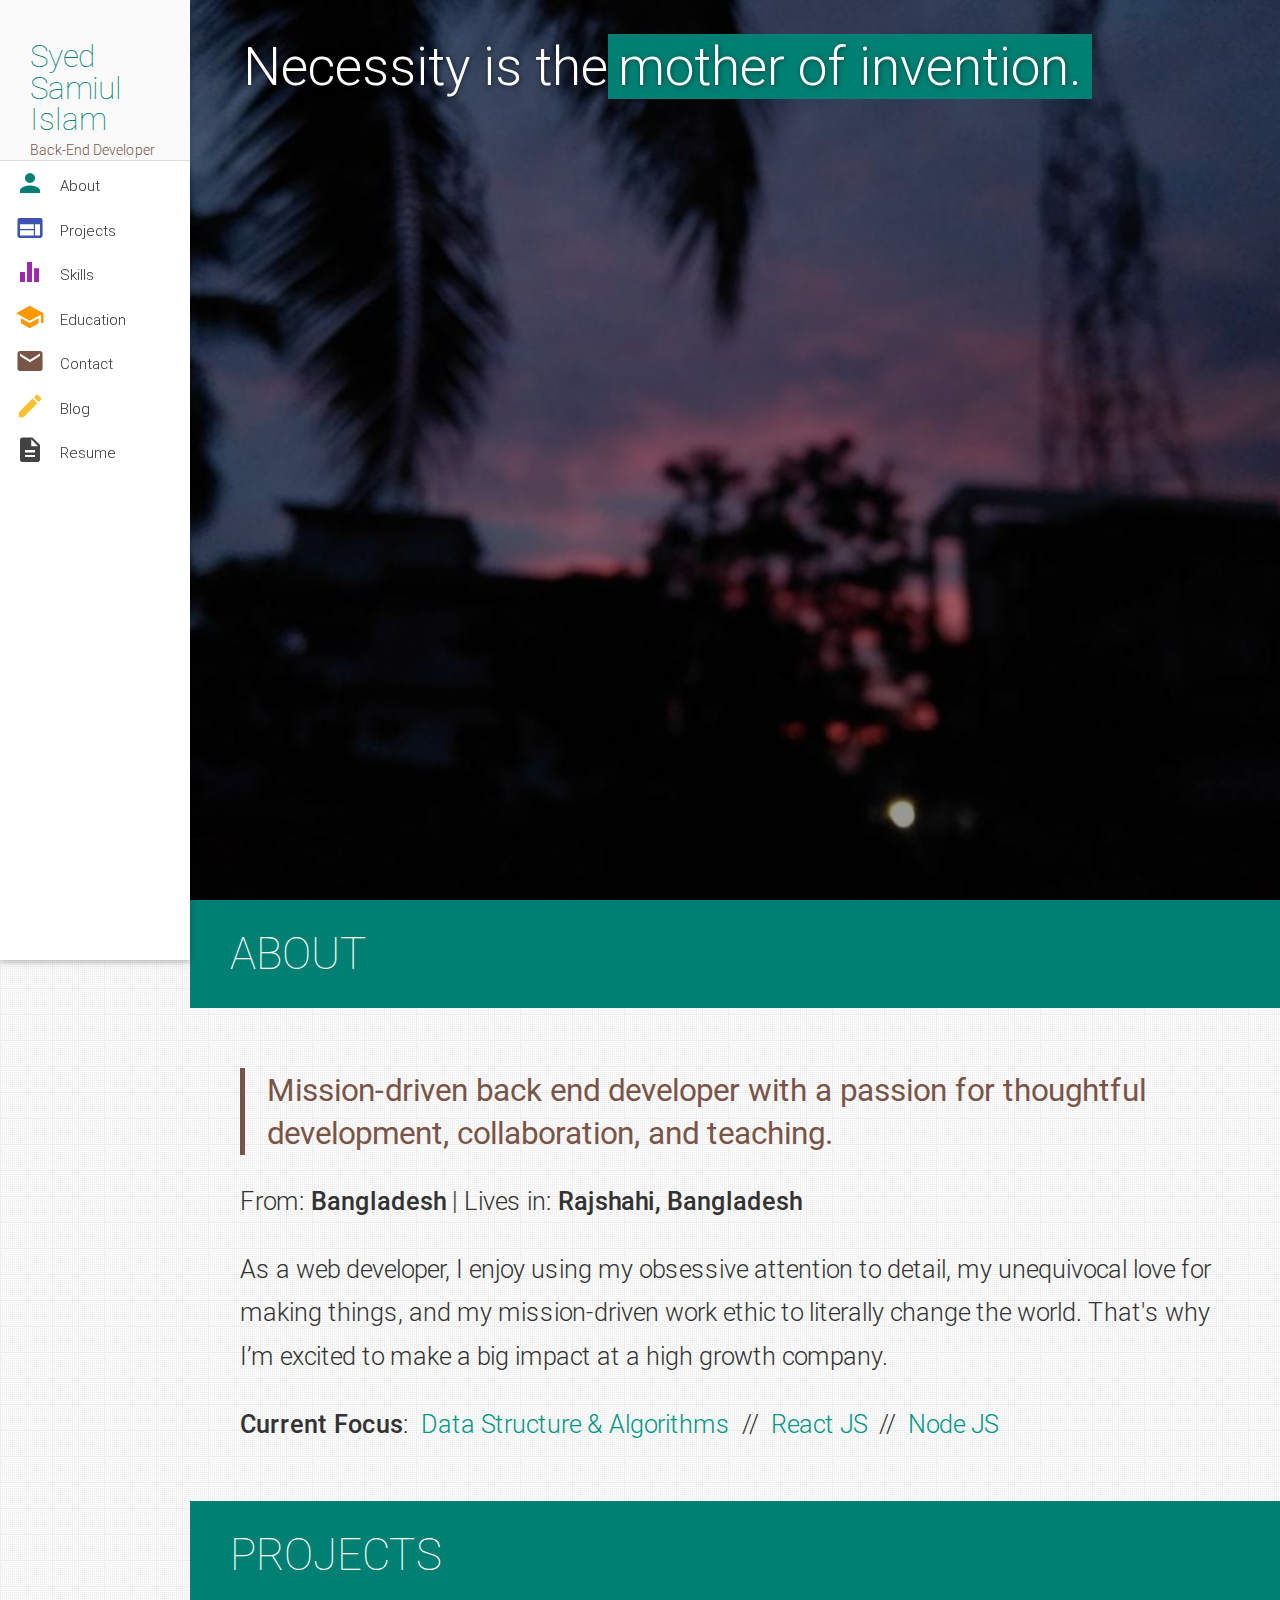
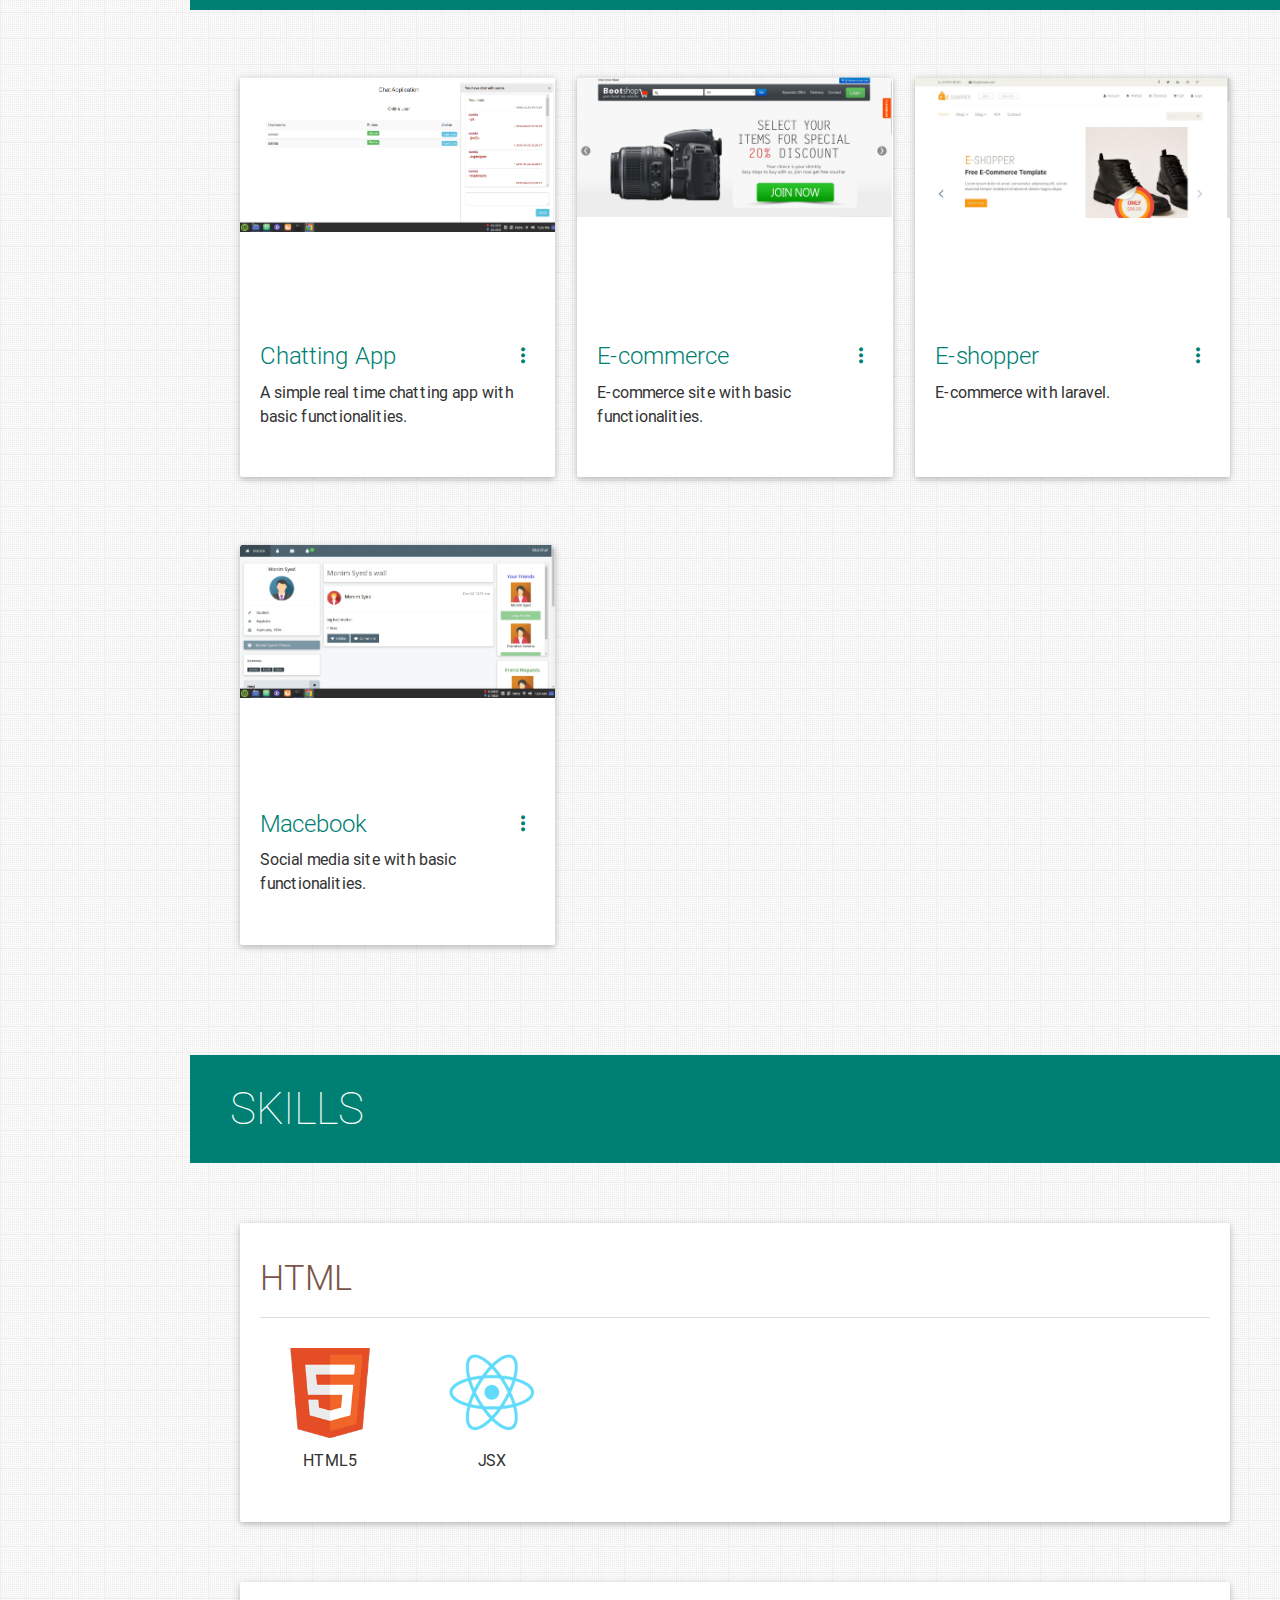
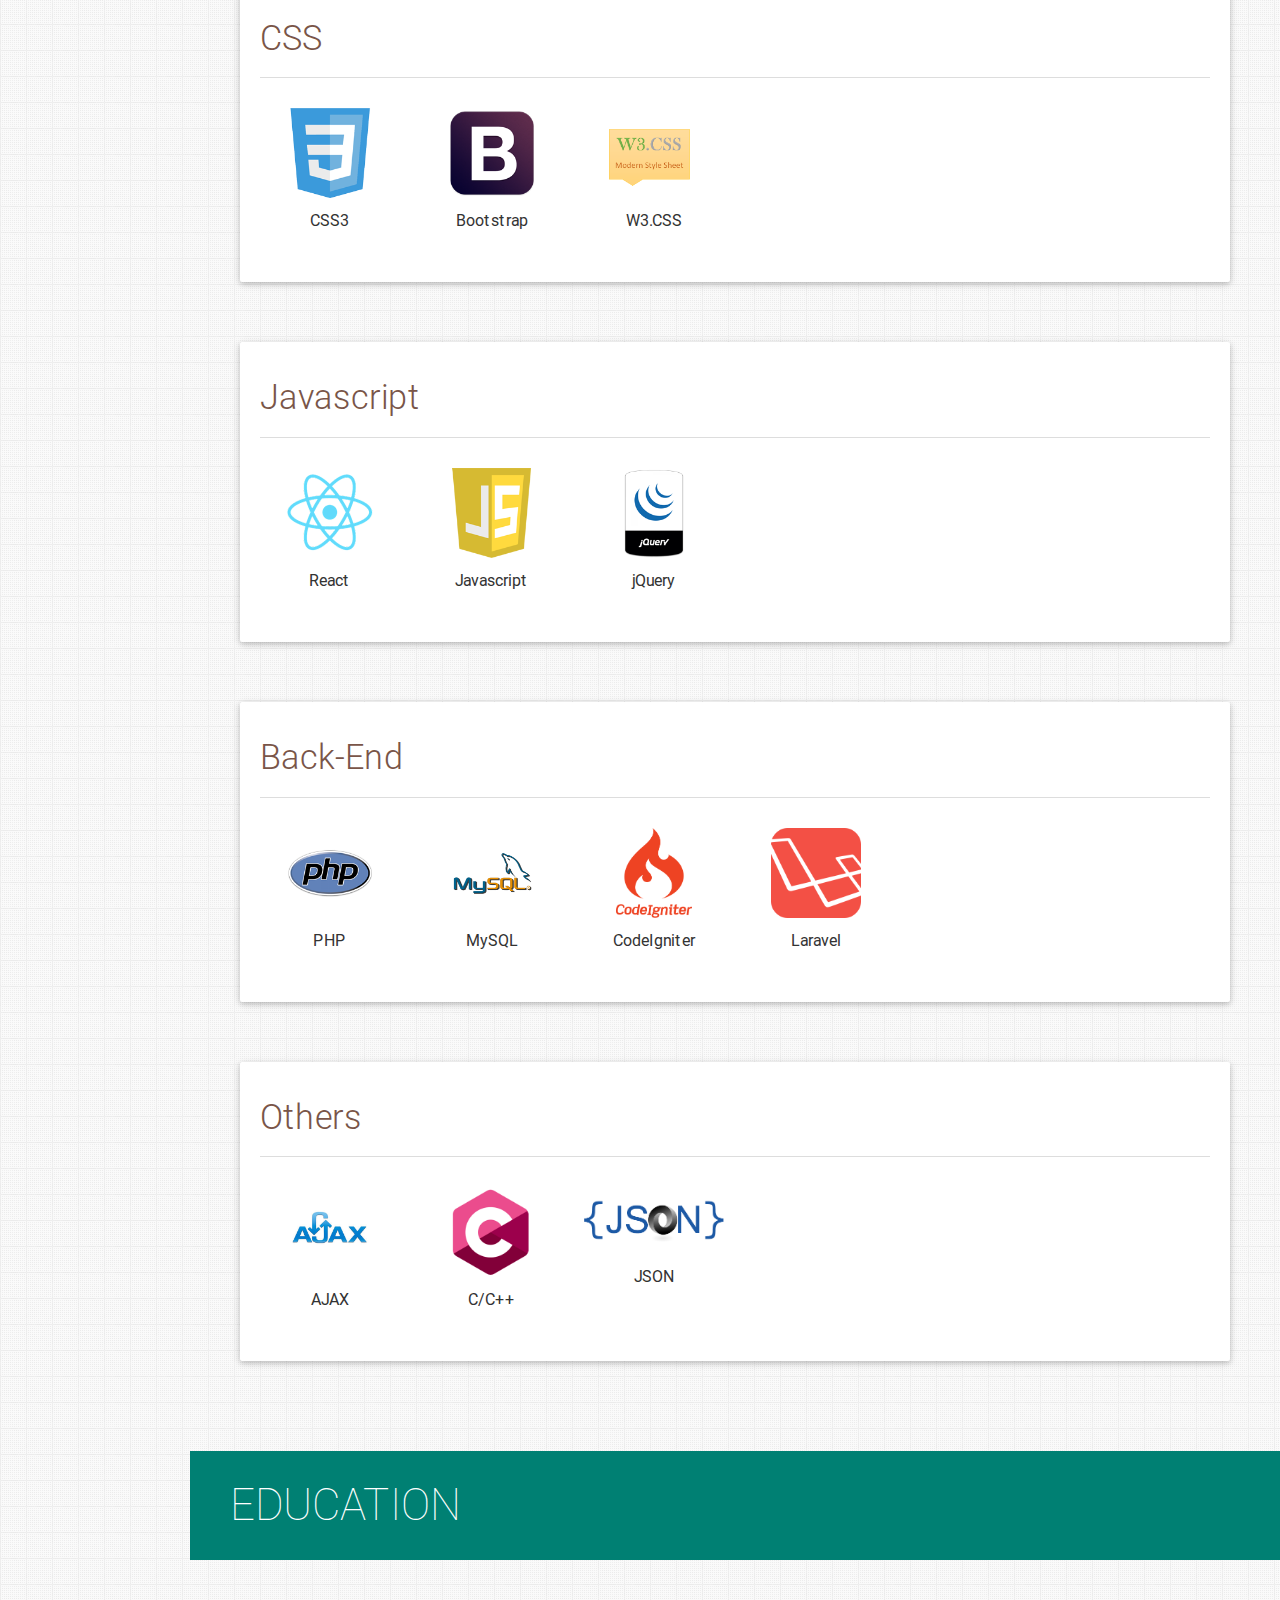
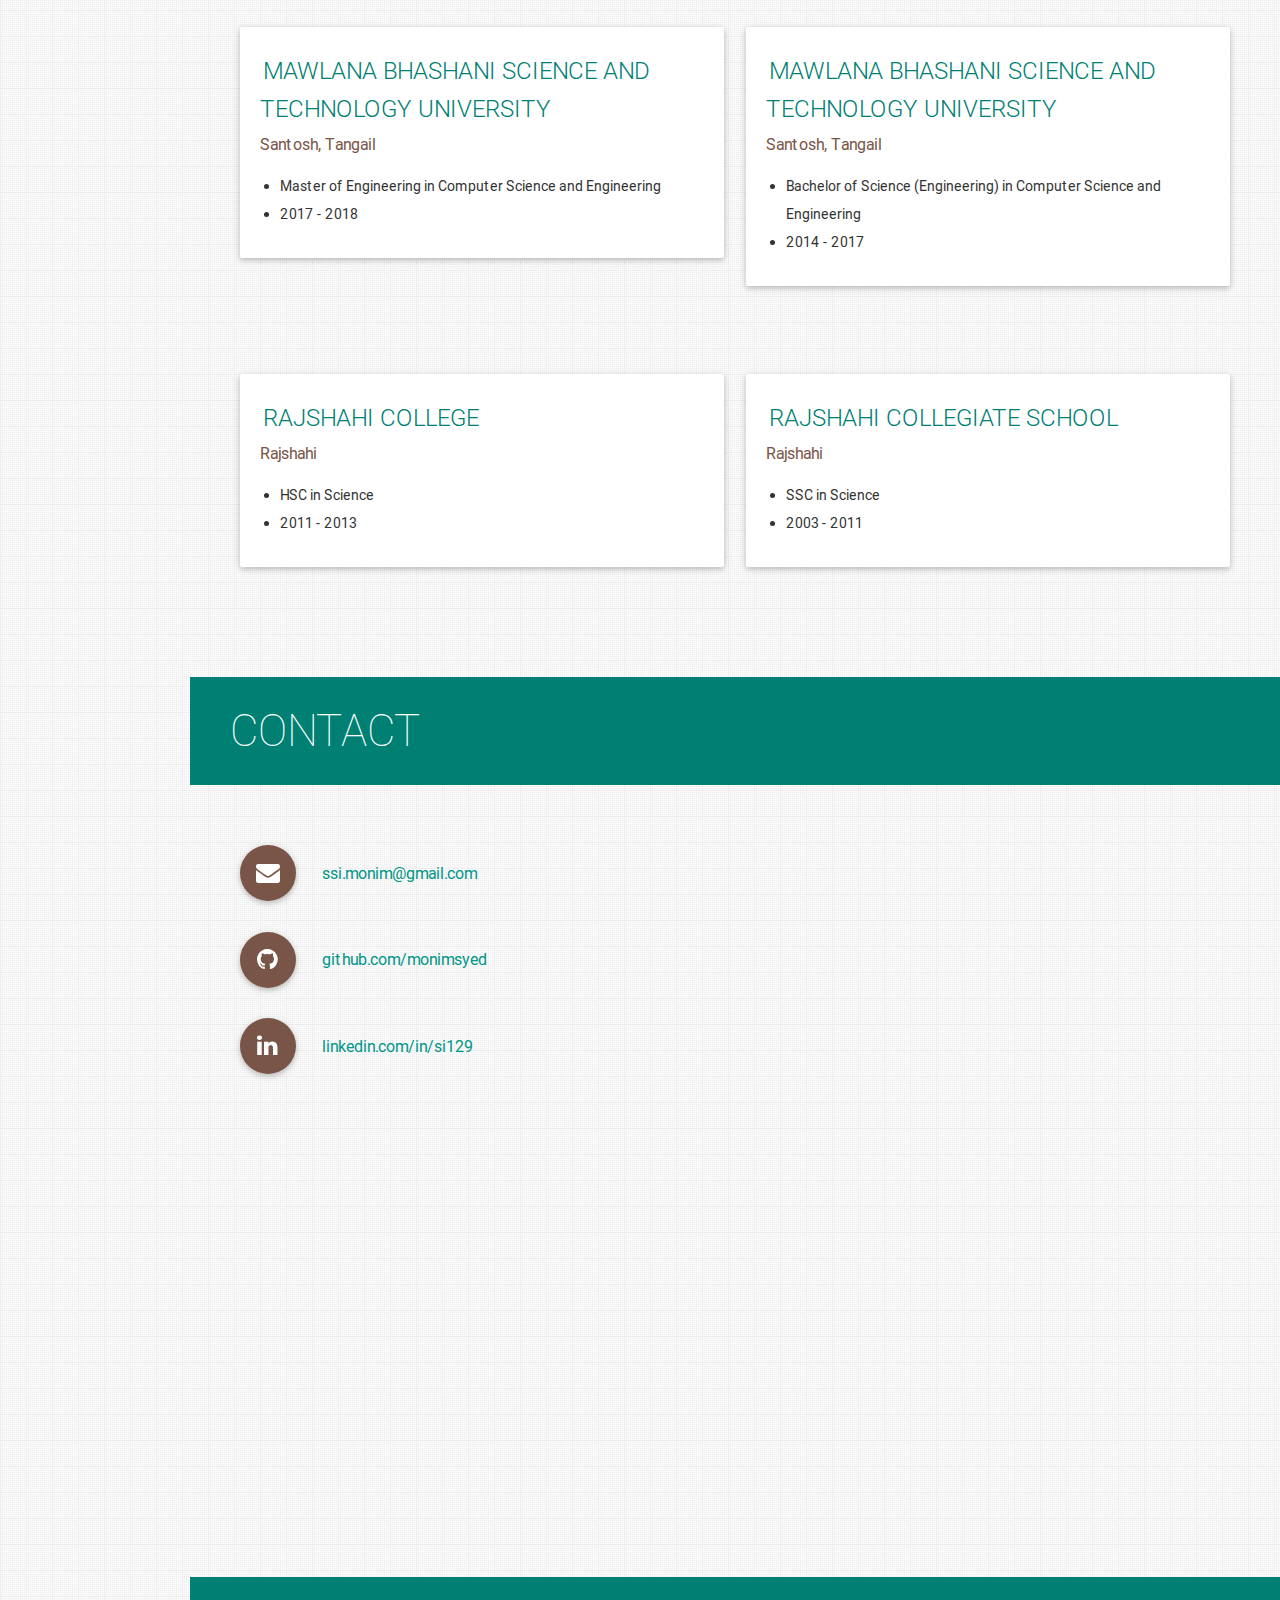
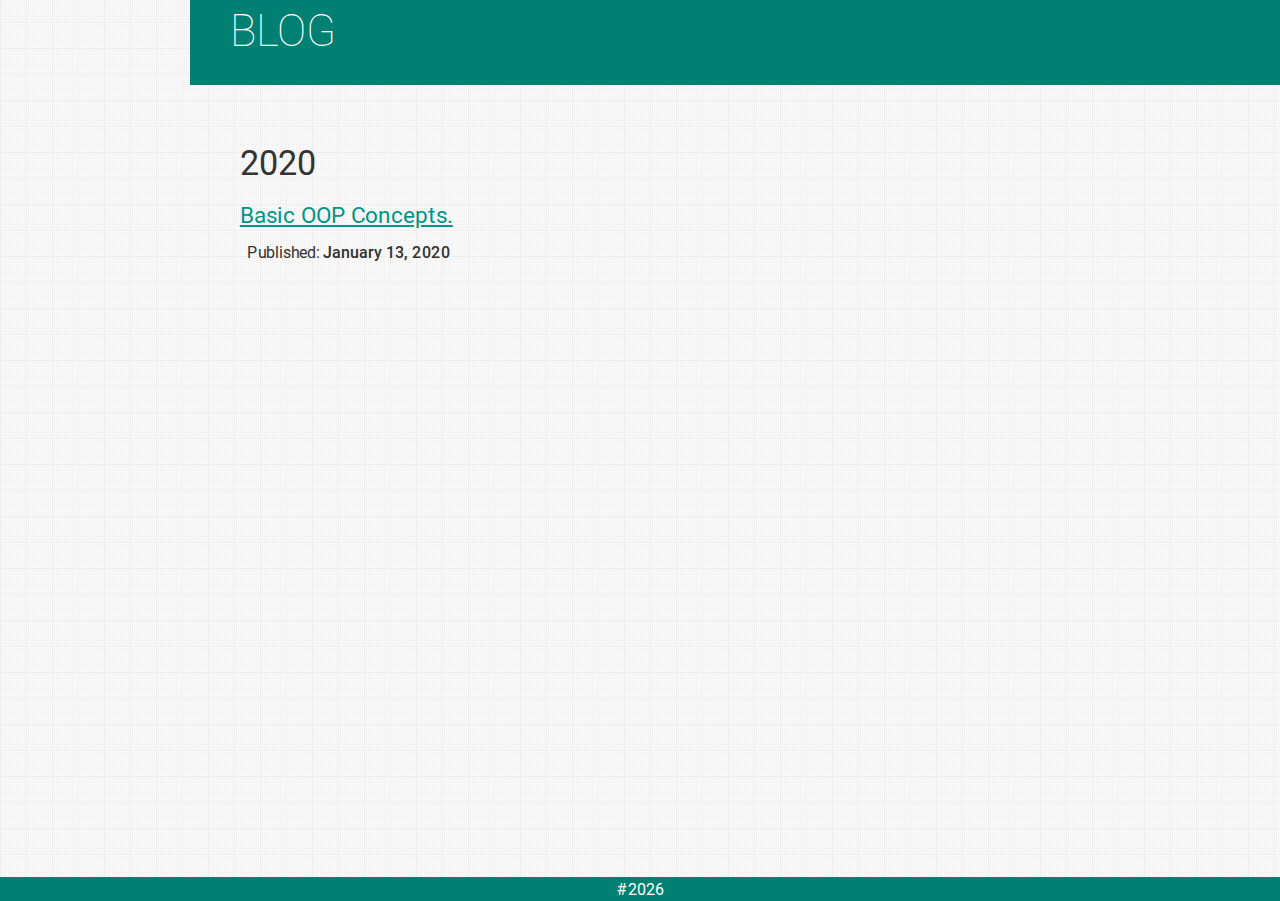
==== commit 27252d3f: "Update index.html" ====
--- a/index.html
+++ b/index.html
@@ -542,7 +542,7 @@
                   </p>
                   <p class="brown-text">Santosh, Tangail</p>
                   <ul>
-                    <li>Master of Engineering in Computer Science & Engineering</li>
+                    <li>Master of Engineering in Computer Science and Engineering</li>
                     <li>2017 - 2018</li>
                   </ul>
                 </div>
@@ -560,7 +560,7 @@
                   </p>
                   <p class="brown-text">Santosh, Tangail</p>
                   <ul>
-                    <li>Bachelor of Science (Engineering) in Computer Science & Engineering</li>
+                    <li>Bachelor of Science (Engineering) in Computer Science and Engineering</li>
                     <li>2014 - 2017</li>
                   </ul>
                 </div>
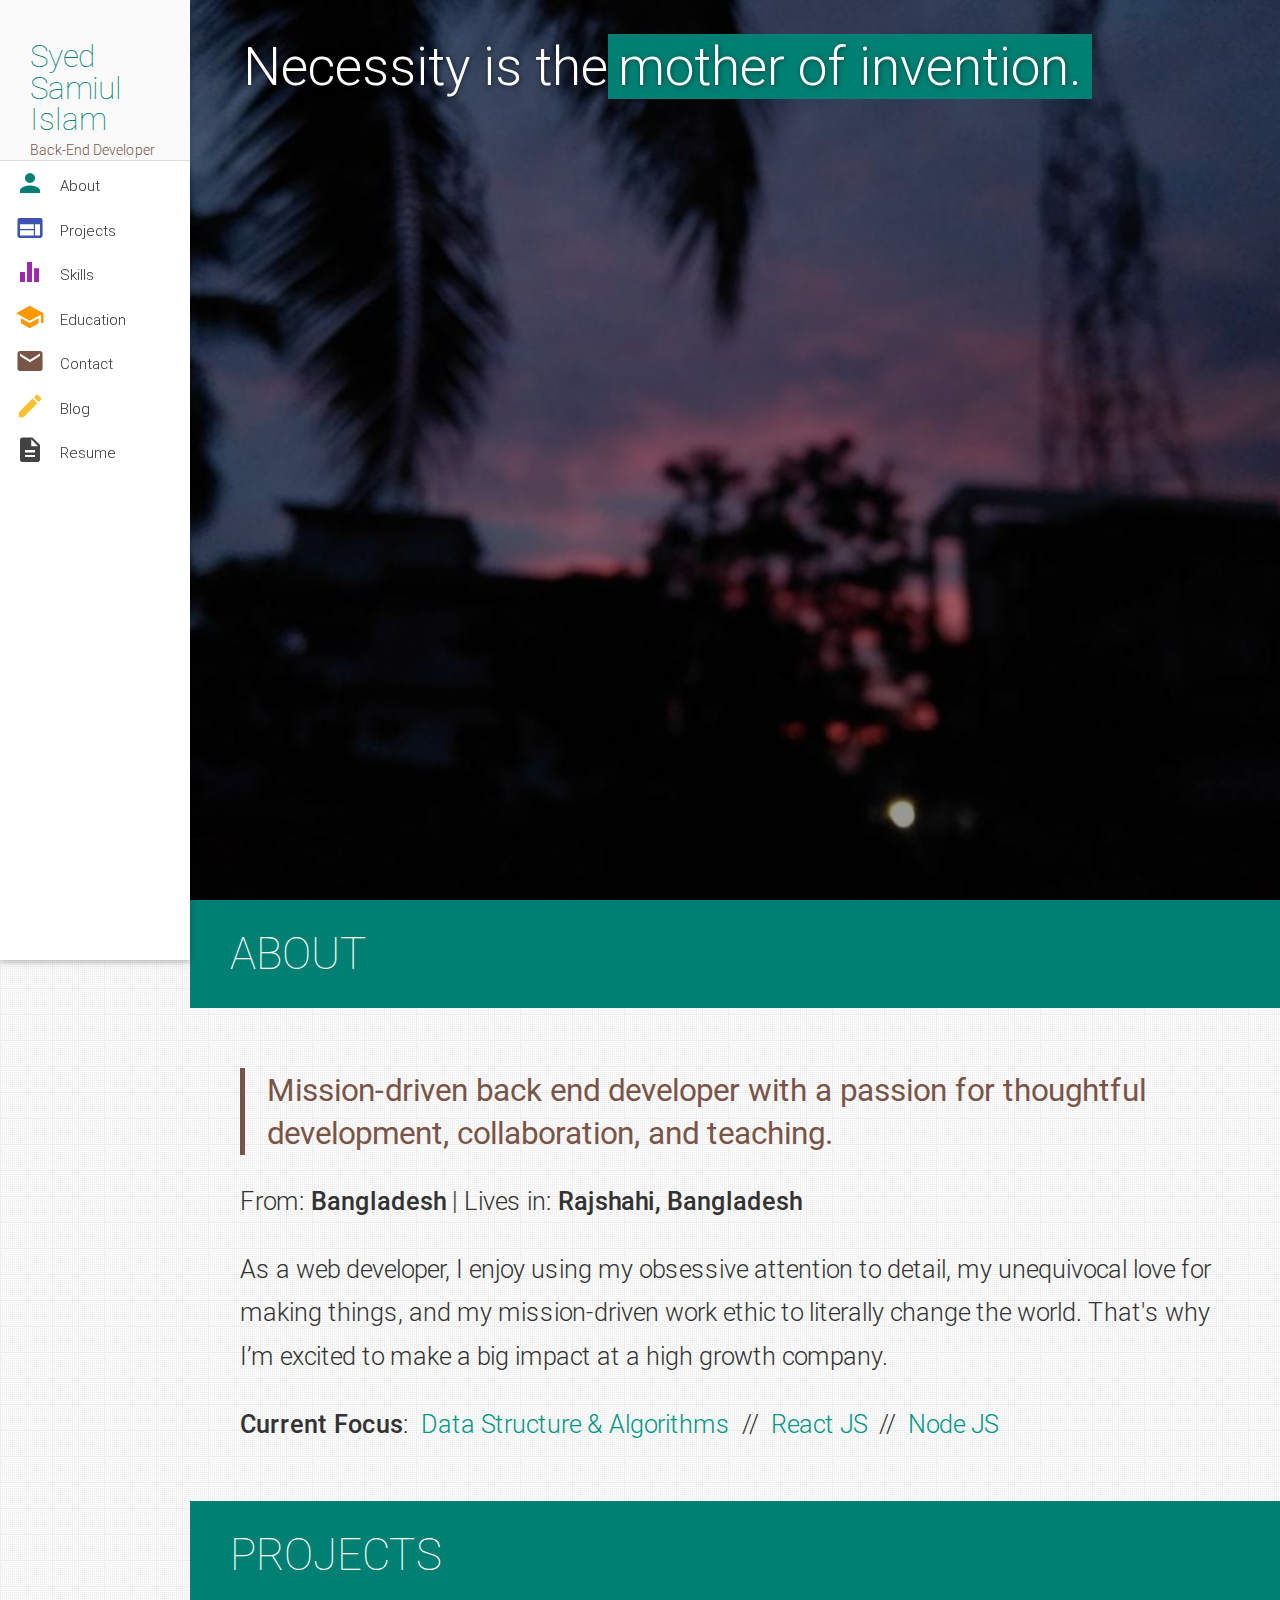
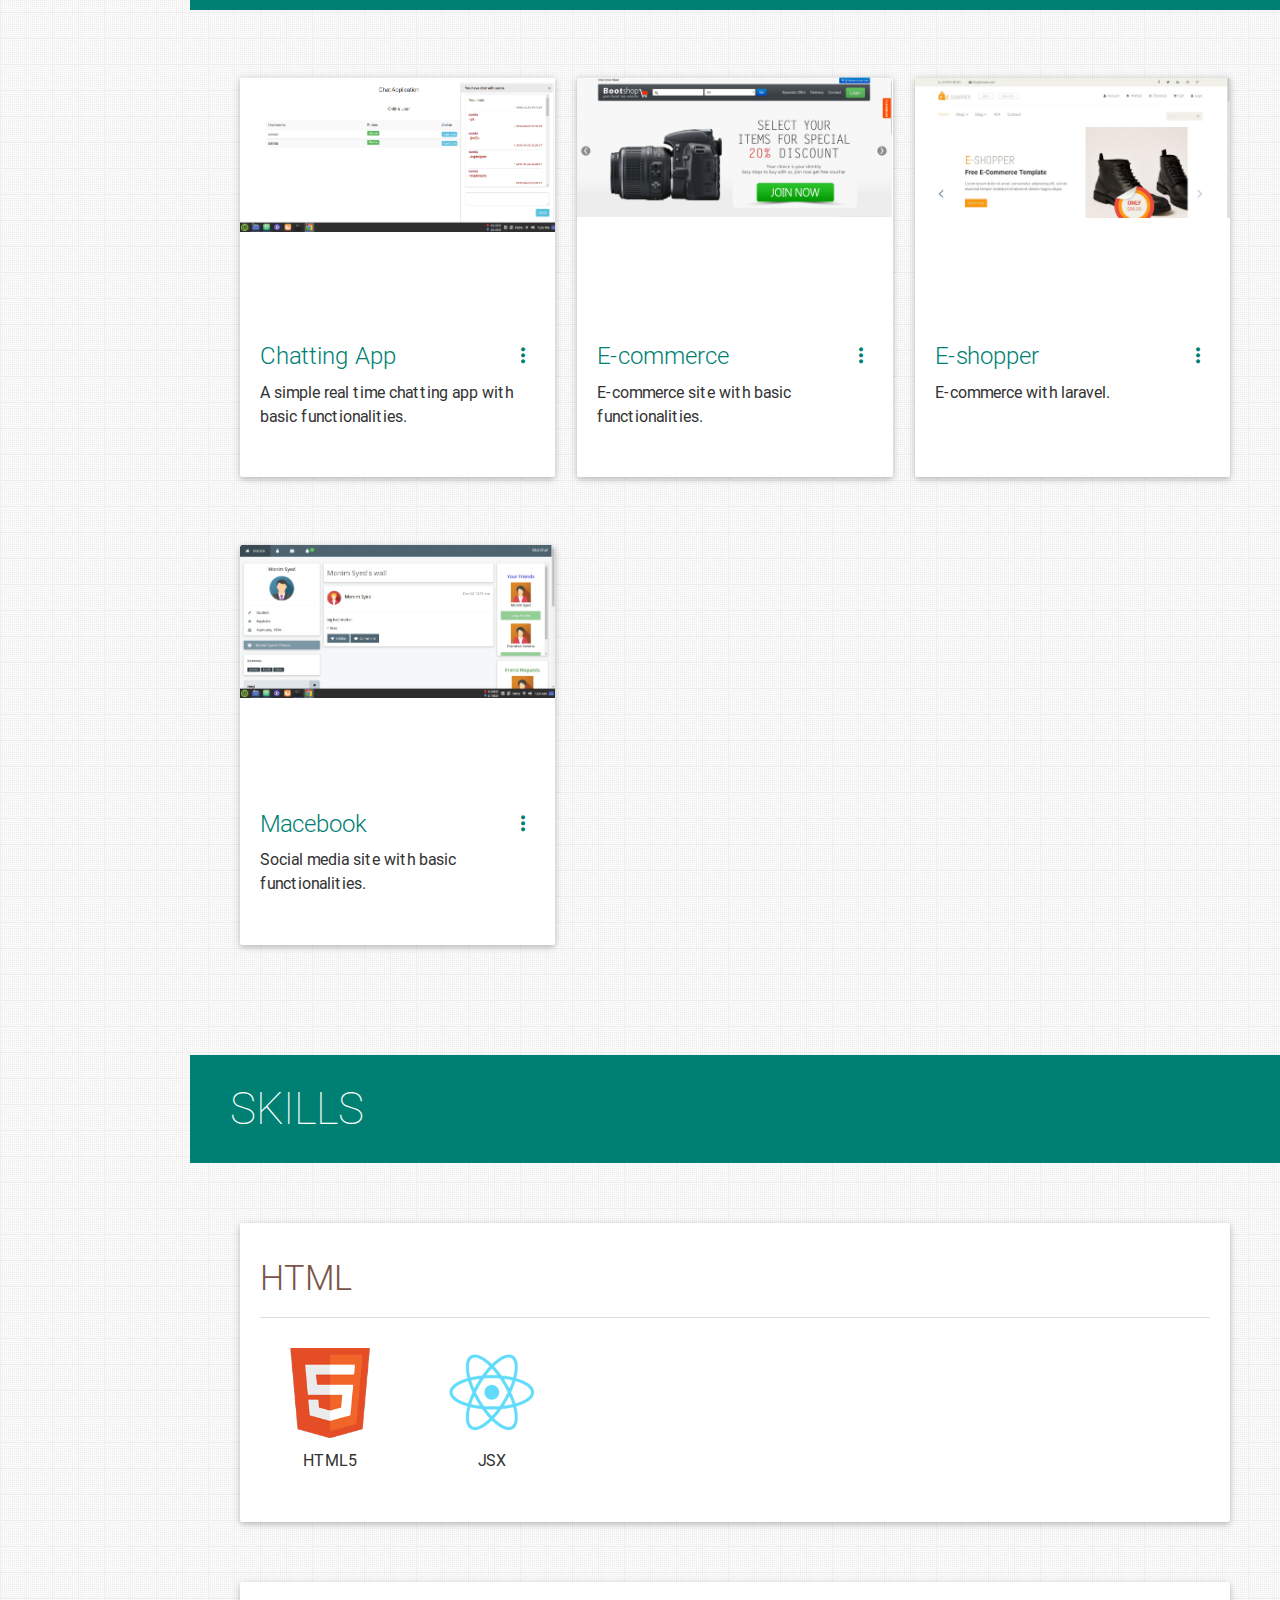
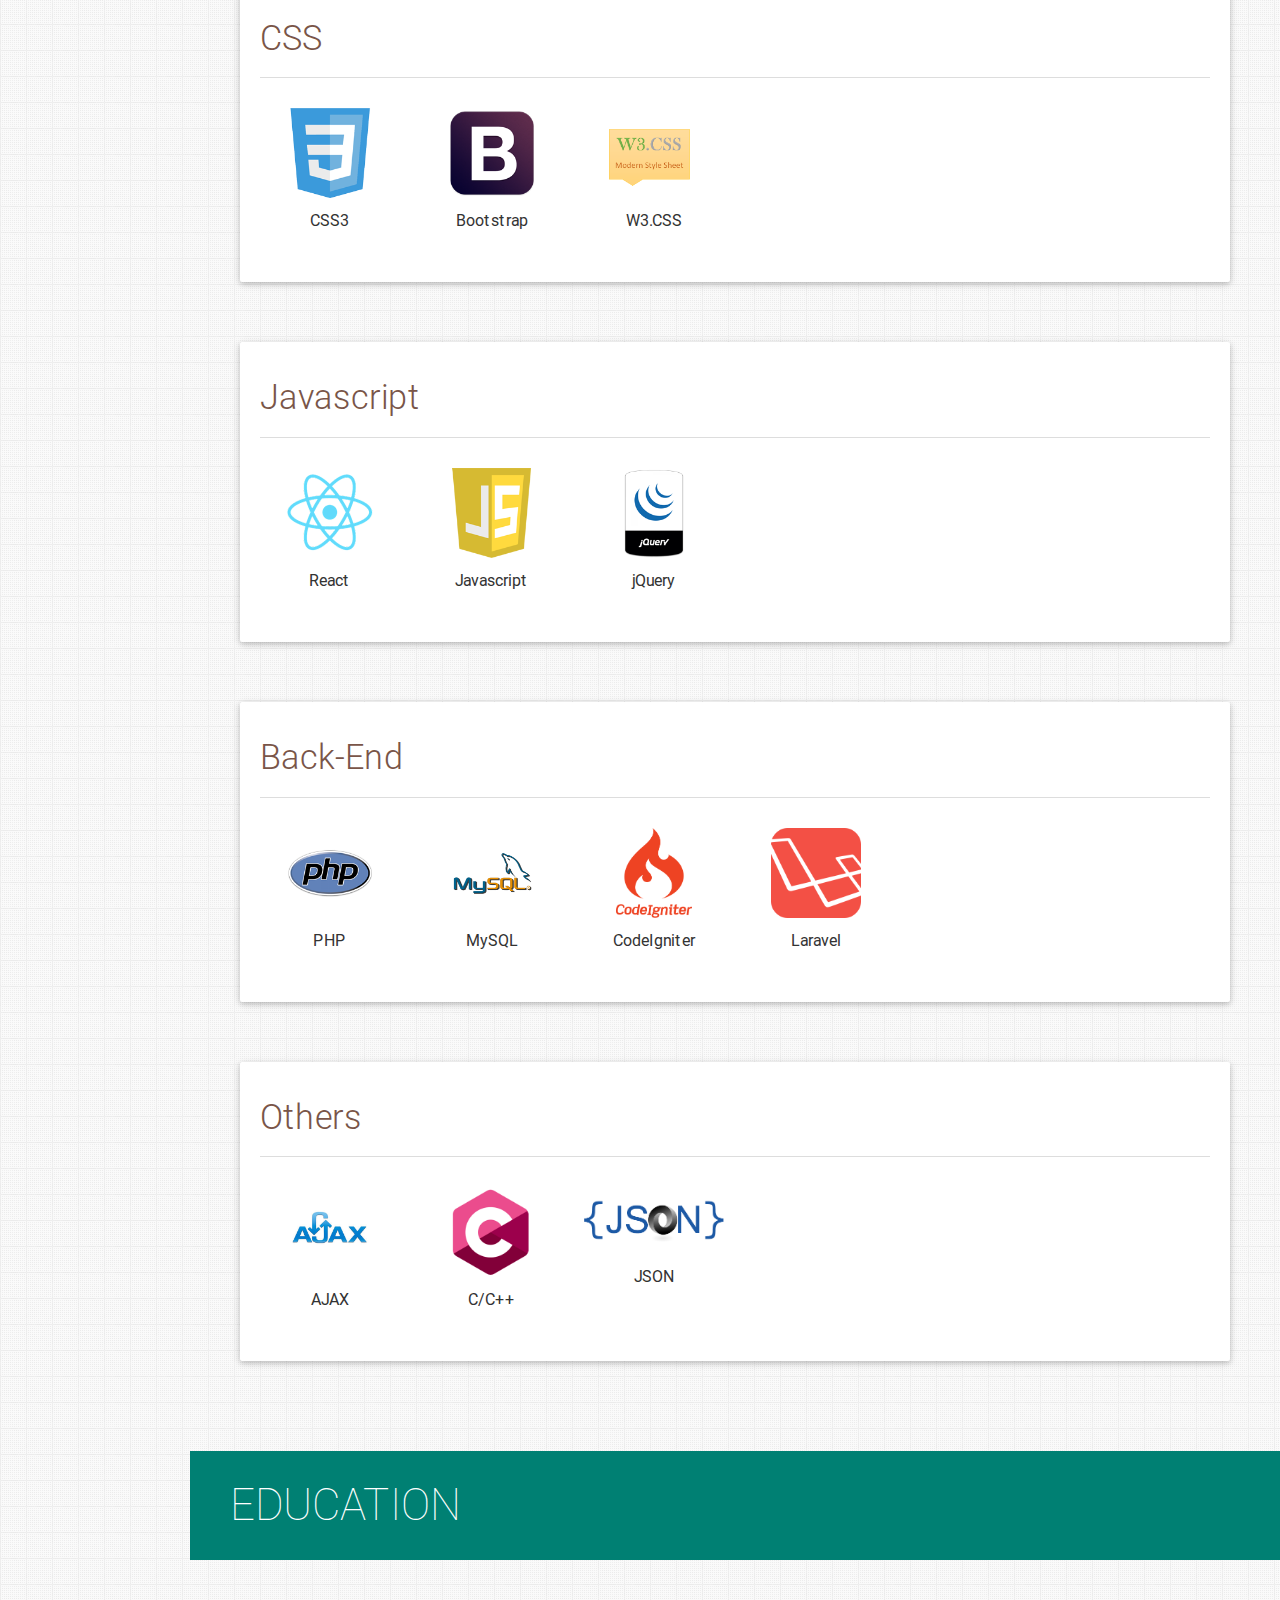
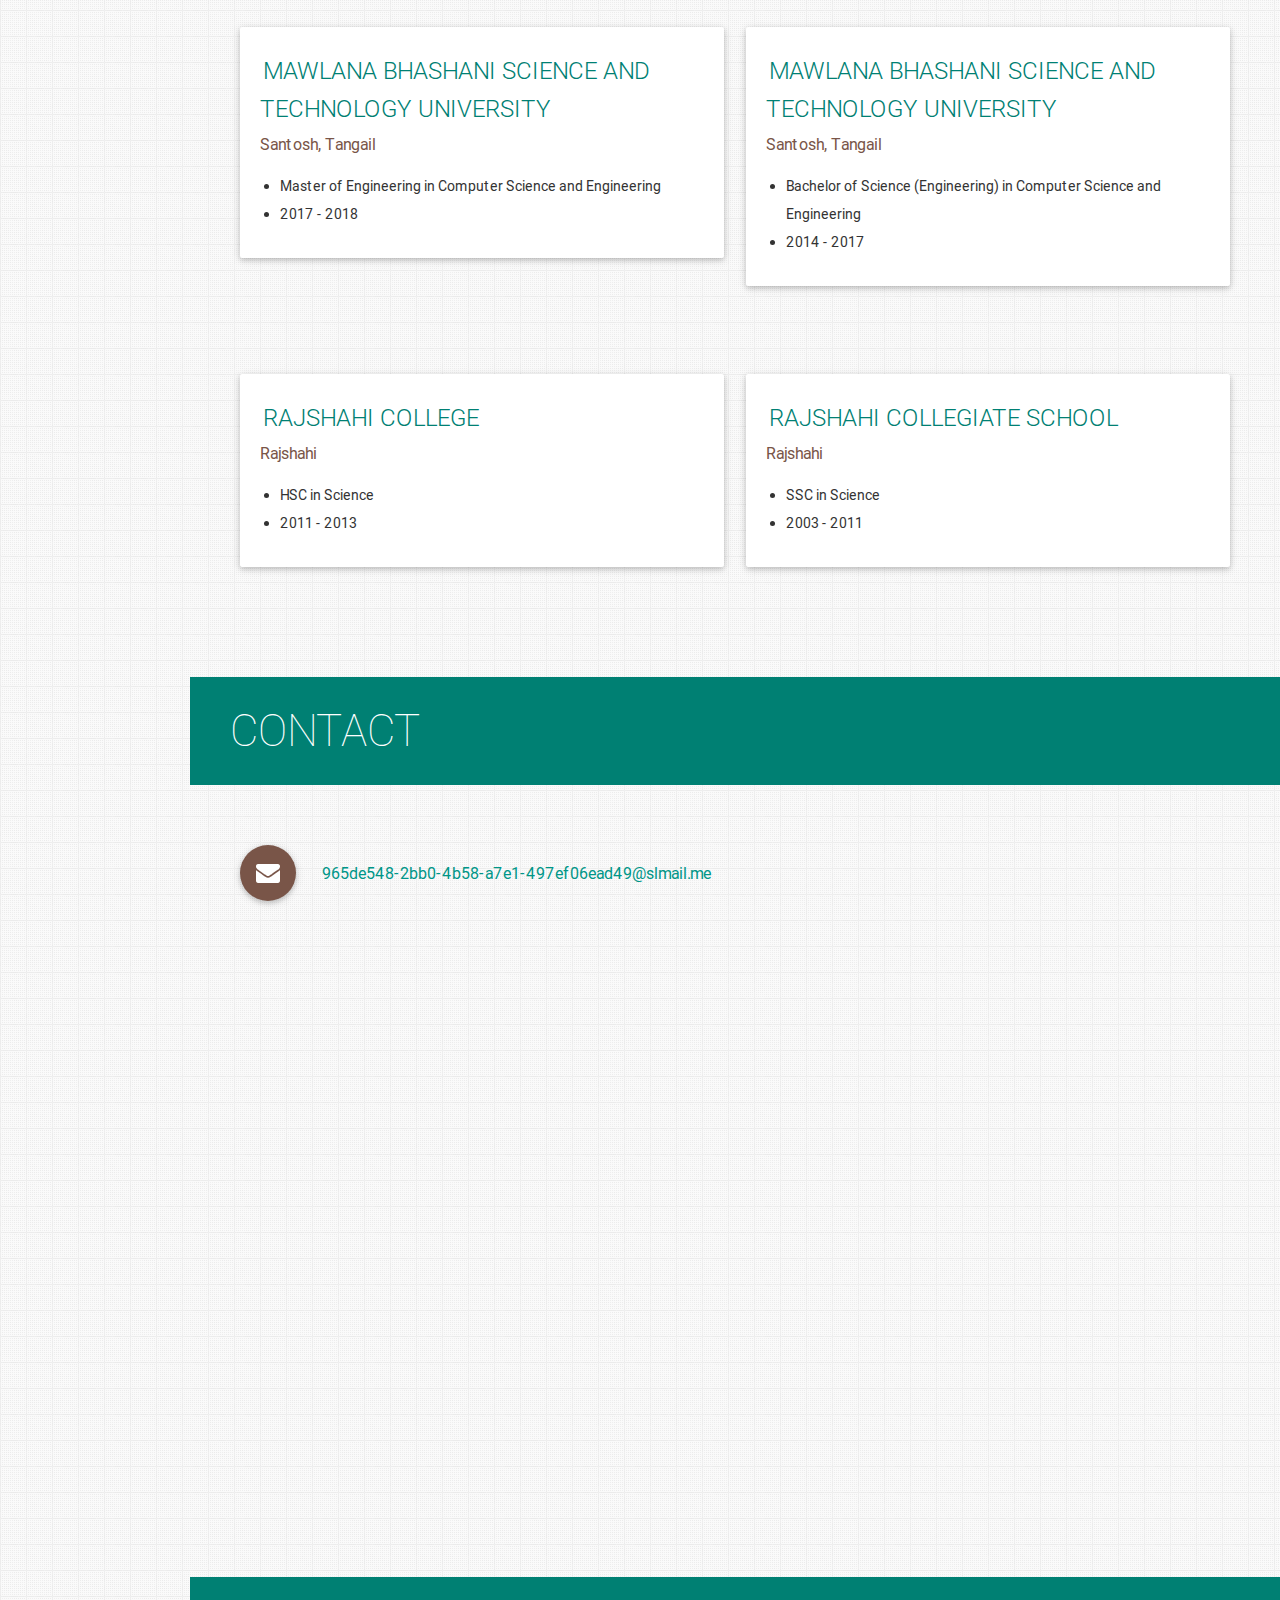
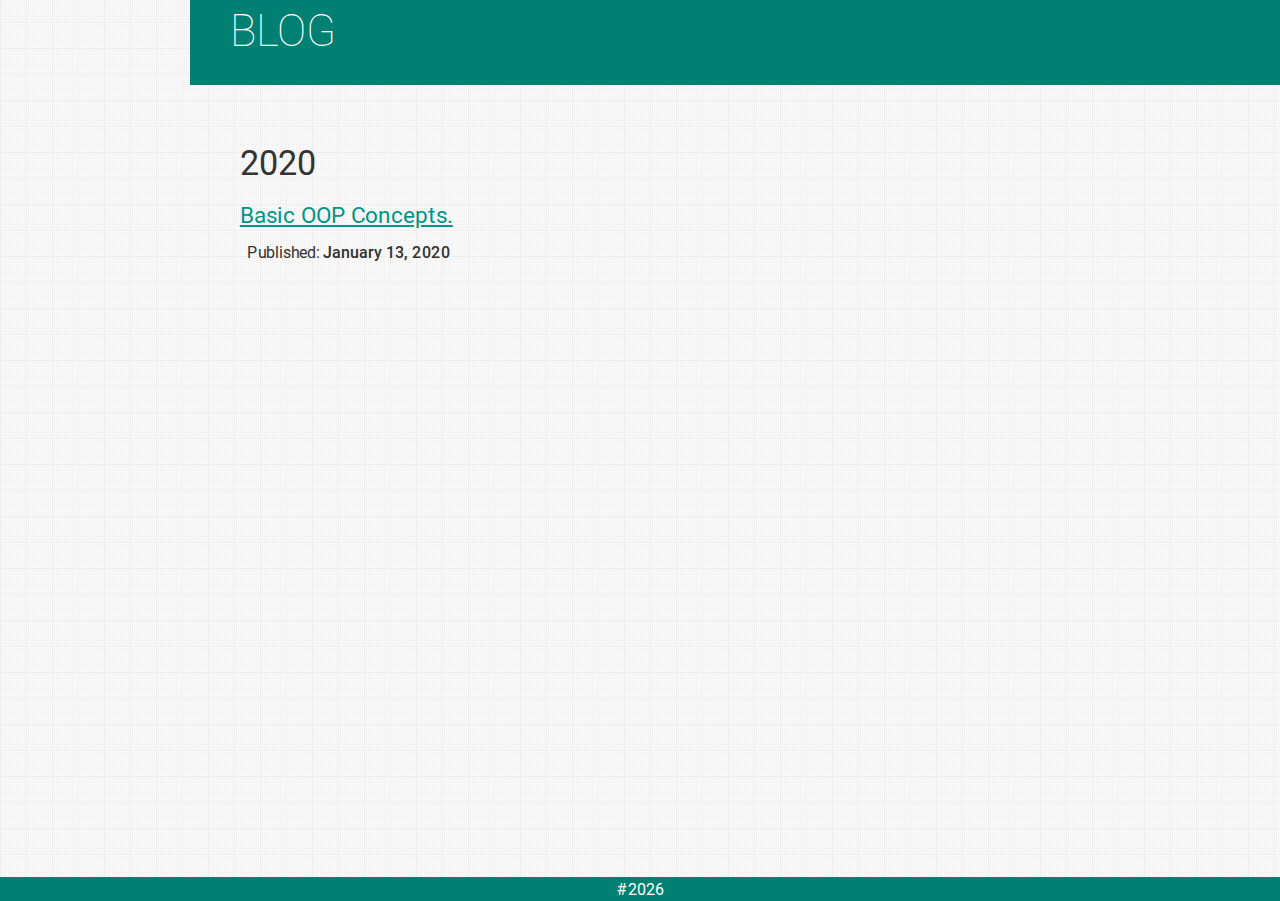
==== commit 8c252fcf: "Update index.html" ====
--- a/index.html
+++ b/index.html
@@ -612,14 +612,14 @@
         <h3 class="page-title white-text teal">Contact</h3>
         <div class="container">
           <p>
-            <a title="Email Samiul" href="mailto:ssi.monim@gmail.com" data-position="top" data-tooltip="Email Samiul" class="btn-floating btn-large waves-effect waves-light brown tooltipped">
+            <a title="Email Samiul" href="mailto:965de548-2bb0-4b58-a7e1-497ef06ead49@slmail.me" data-position="top" data-tooltip="Email Samiul" class="btn-floating btn-large waves-effect waves-light brown tooltipped">
 
               <i class="fa fa-envelope"></i>
             </a>
-            <a title="Email Samiul" href="mailto:ssi.monim@gmail.com" class="hoverline">ssi.monim@gmail.com</a>
+            <a title="Email Samiul" href="mailto:965de548-2bb0-4b58-a7e1-497ef06ead49@slmail.me" class="hoverline">965de548-2bb0-4b58-a7e1-497ef06ead49@slmail.me</a>
           </p>
 
-          <p>
+<!--           <p>
             <a title="View Samiul on GitHub" href="https://github.com/monimsyed" target="_blank" data-position="top" data-tooltip="View Samiul on GitHub" class="btn-floating btn-large waves-effect waves-light brown tooltipped">
 
               <i class="fa fa-github"></i>
@@ -633,7 +633,7 @@
               <i class="fa fa-linkedin"></i>
             </a>
             <a title="View Samiul on LinkedIn" href="https://linkedin.com/in/si129" class="hoverline">linkedin.com/in/si129</a>
-          </p>
+          </p> -->
         </div>
       </section>
 
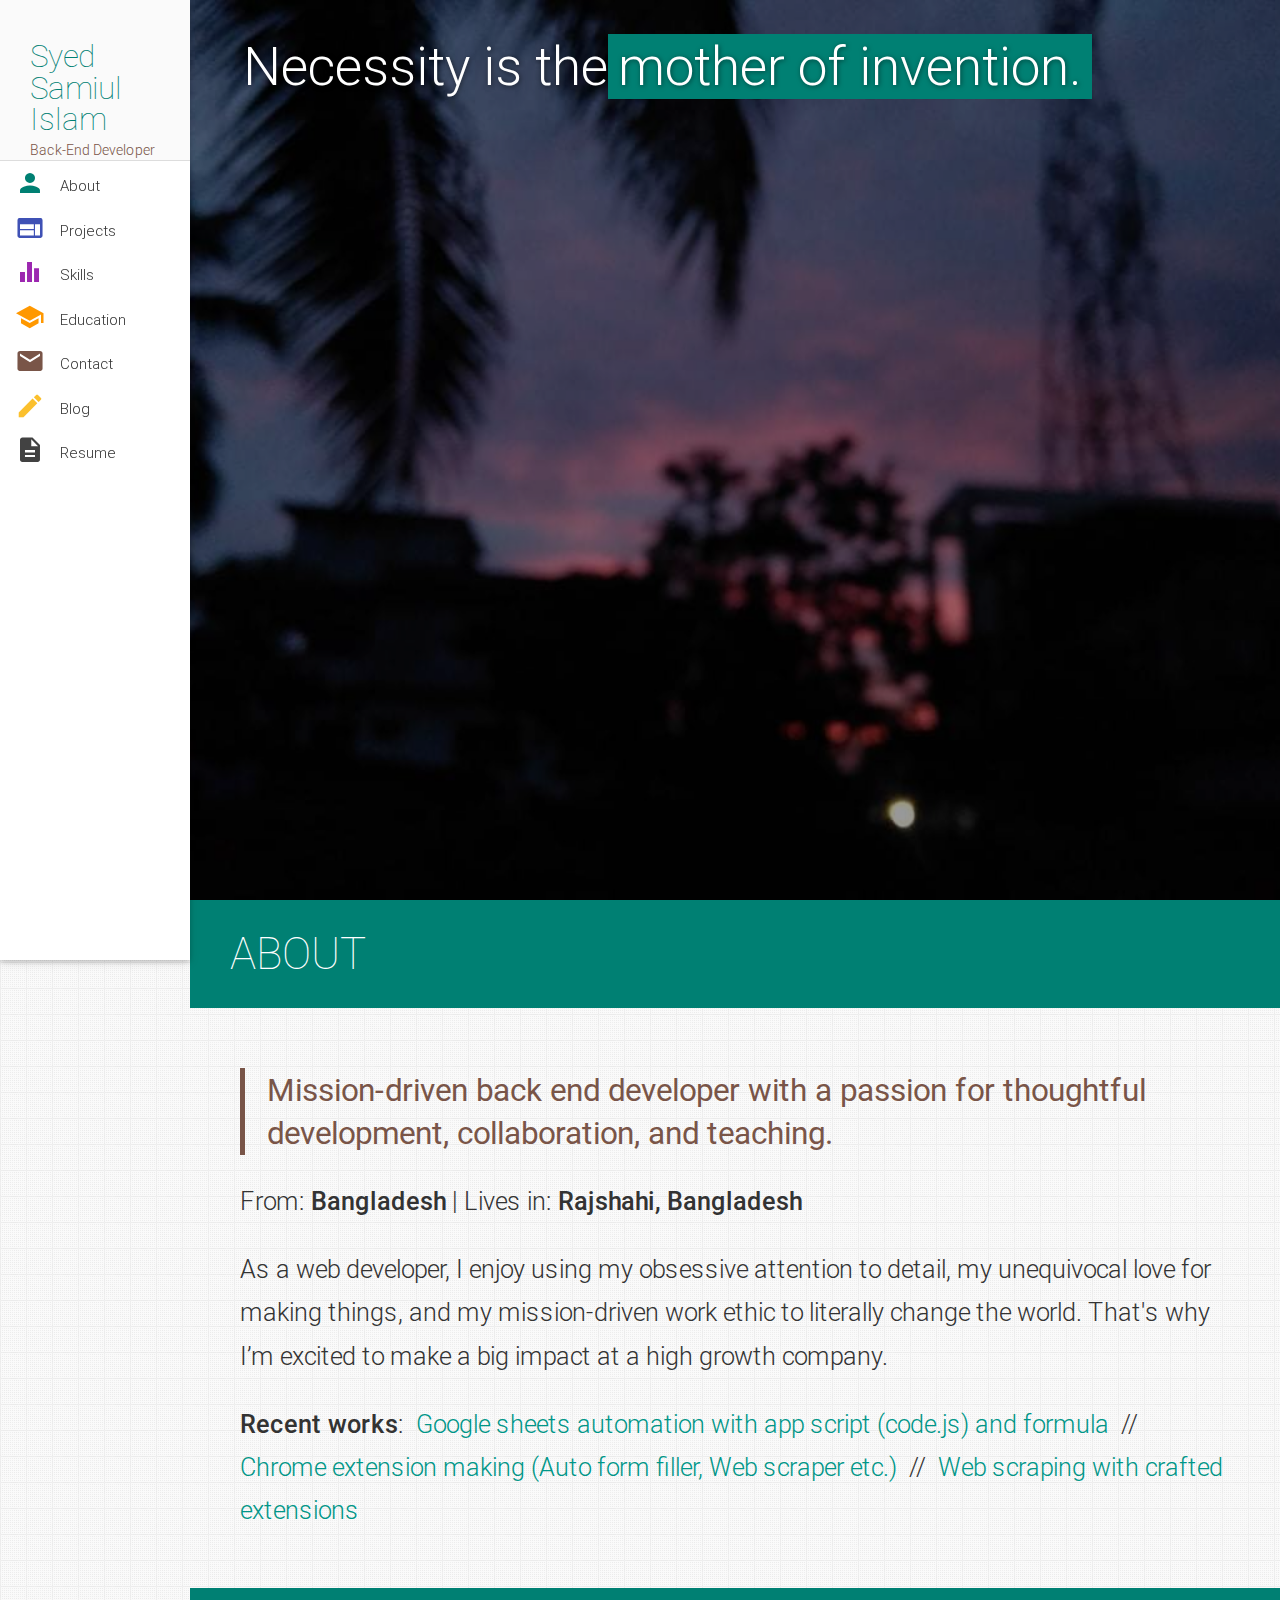
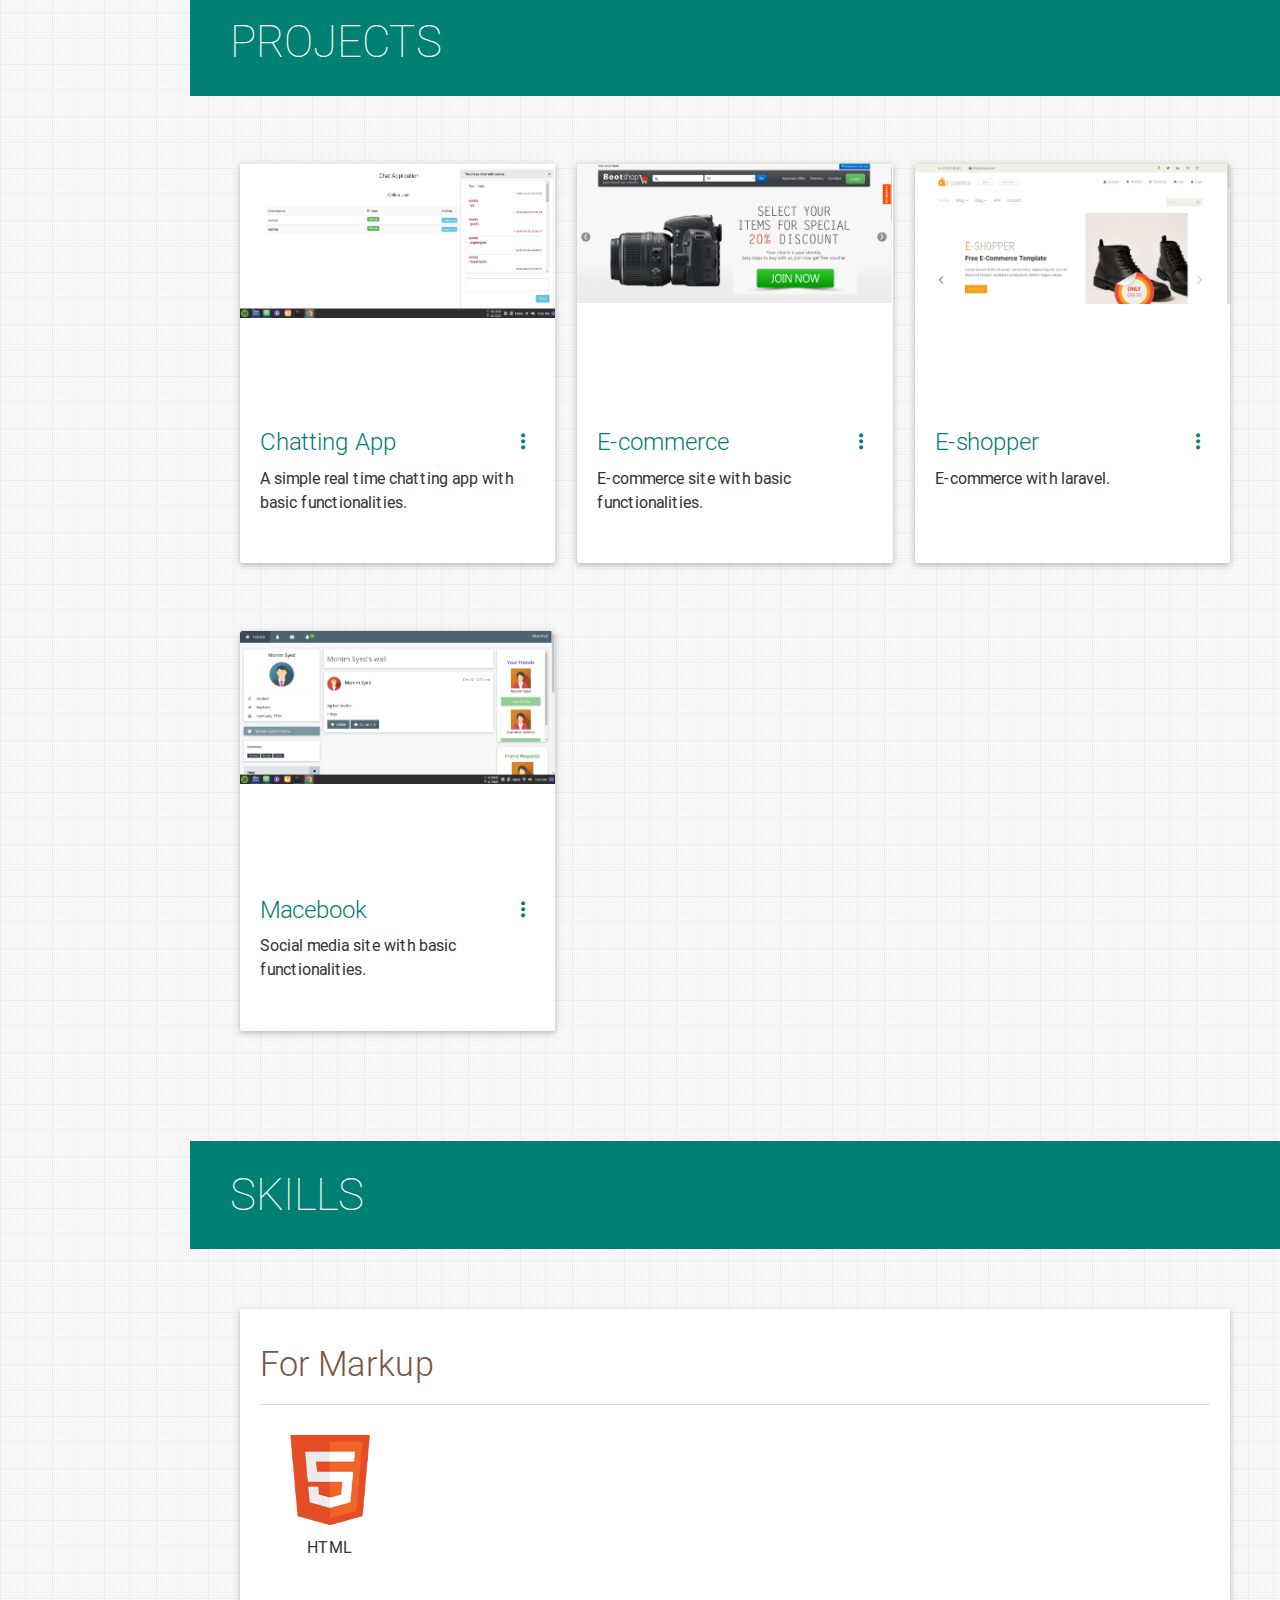
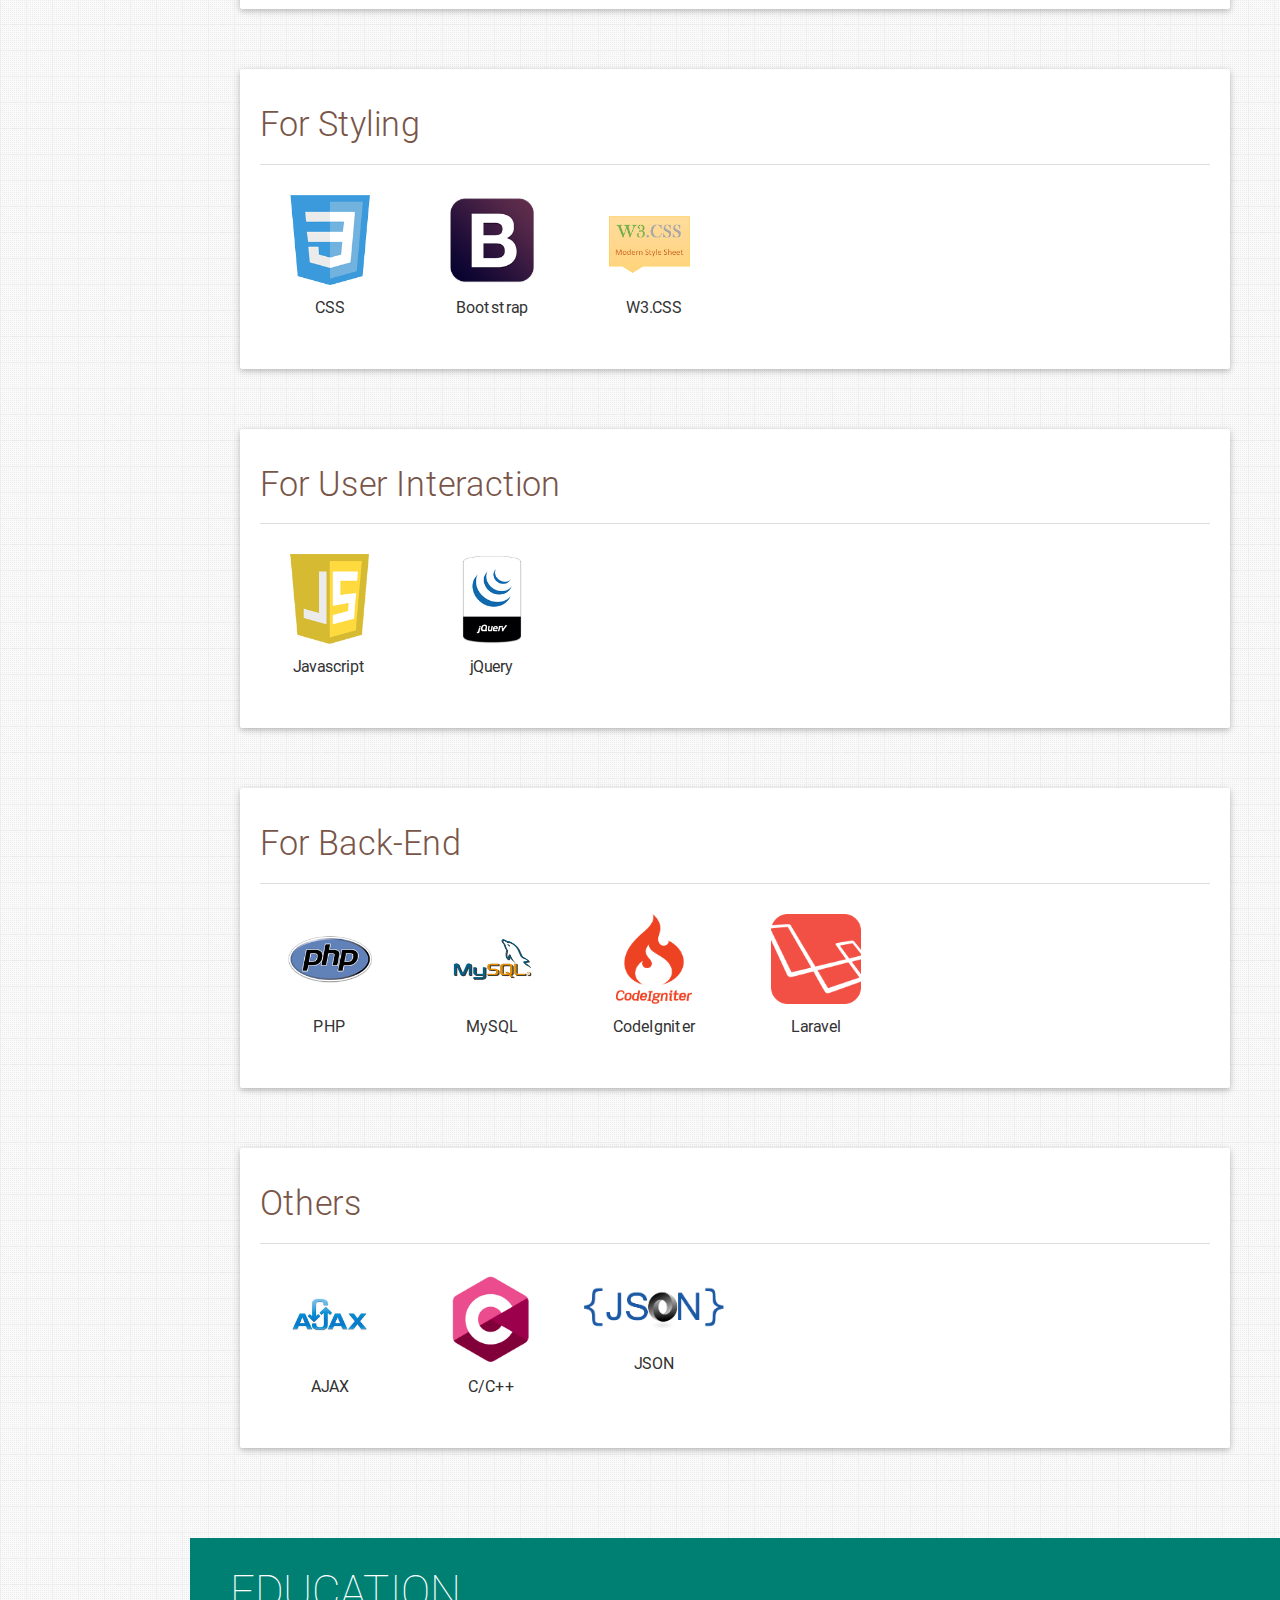
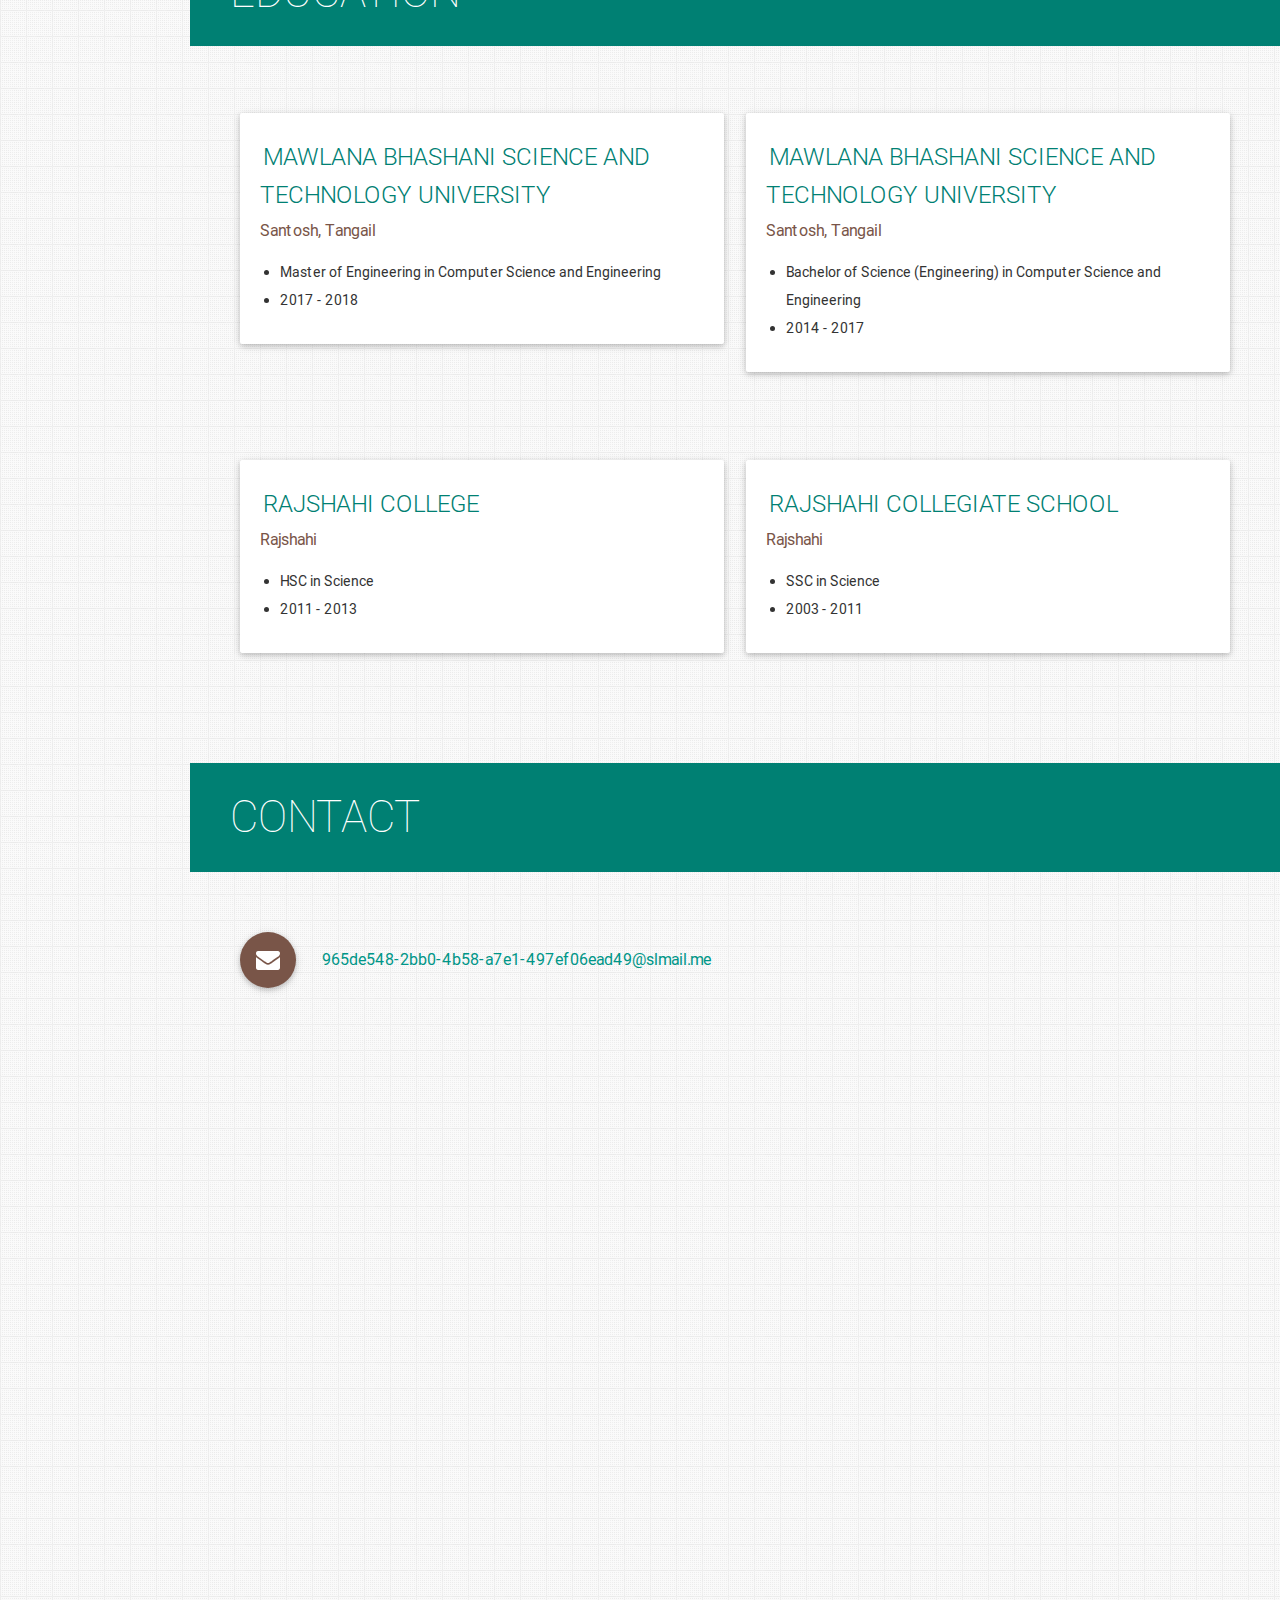
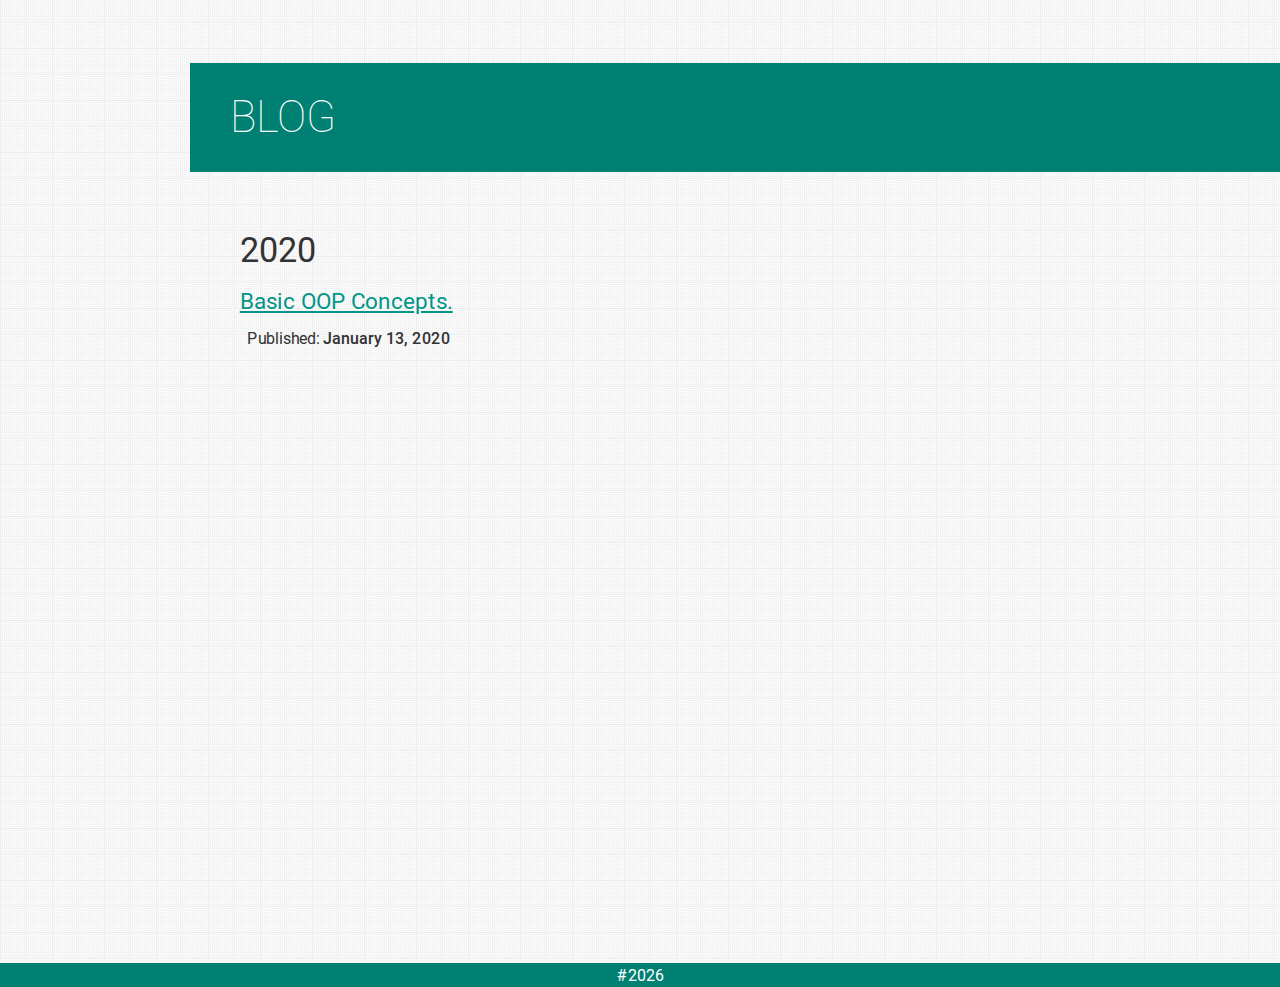
==== commit f88673b5: "Update index.html" ====
--- a/index.html
+++ b/index.html
@@ -199,7 +199,7 @@
             a big impact at a high growth company.
           </p>
           <p>
-            <strong>Current Focus</strong>:&nbsp;
+<!--             <strong>Current Focus</strong>:&nbsp;
             <a title="Learn about Data Structure & Algorithms" href="https://www.tutorialspoint.com/data_structures_algorithms/" target="_blank">
               Data Structure & Algorithms
             </a>&nbsp;//&nbsp;
@@ -208,6 +208,16 @@
             </a>&nbsp;//&nbsp;
             <a title="Navigate to Node JS homepage" href="https://nodejs.org/" target="_blank">
               Node JS
+            </a> -->
+            <strong>Recent works</strong>:&nbsp;
+            <a href="#">
+              Google sheets automation with app script (code.js) and formula
+            </a>&nbsp;//&nbsp;
+            <a href="#">
+              Chrome extension making (Auto form filler, Web scraper etc.)
+            </a>&nbsp;//&nbsp;
+            <a href="#">
+              Web scraping with crafted extensions
             </a>
           </p>
         </div>
@@ -426,27 +436,27 @@
         <div class="container">
           <div class="card">
             <div class="card-content">
-              <h4 class="brown-text light">HTML</h4>
+              <h4 class="brown-text light">For Markup</h4>
               <div class="row text-center">
 
                 <div class="col s4 m2">
-                  <img alt="html5" src="assets/img/html5.png" class="responsive-img">HTML5
-                </div>
-
-                <div class="col s4 m2">
+                  <img alt="html" src="assets/img/html5.png" class="responsive-img">HTML
+                </div>
+
+<!--                 <div class="col s4 m2">
                   <img alt="jsx" src="assets/img/react.png" class="responsive-img">JSX
-                </div>
+                </div> -->
 
               </div>
             </div>
           </div>
           <div class="card">
             <div class="card-content">
-              <h4 class="brown-text light">CSS</h4>
+              <h4 class="brown-text light">For Styling</h4>
               <div class="row text-center">
 
                 <div class="col s4 m2">
-                  <img alt="css" src="assets/img/css3.png" class="responsive-img">CSS3
+                  <img alt="css" src="assets/img/css3.png" class="responsive-img">CSS
                 </div>
 
                 <div class="col s4 m2">
@@ -462,12 +472,12 @@
           </div>
           <div class="card">
             <div class="card-content">
-              <h4 class="brown-text light">Javascript</h4>
+              <h4 class="brown-text light">For User Interaction</h4>
               <div class="row text-center">
 
-                <div class="col s4 m2">
+<!--                 <div class="col s4 m2">
                   <img alt="reactjs" src="assets/img/react.png" class="responsive-img">React
-                </div>
+                </div> -->
 
                 <div class="col s4 m2">
                   <img alt="javascript" src="assets/img/javascript.png" class="responsive-img">Javascript
@@ -482,7 +492,7 @@
           </div>
           <div class="card">
             <div class="card-content">
-              <h4 class="brown-text light">Back-End</h4>
+              <h4 class="brown-text light">For Back-End</h4>
               <div class="row text-center">
 
                 <div class="col s4 m2">
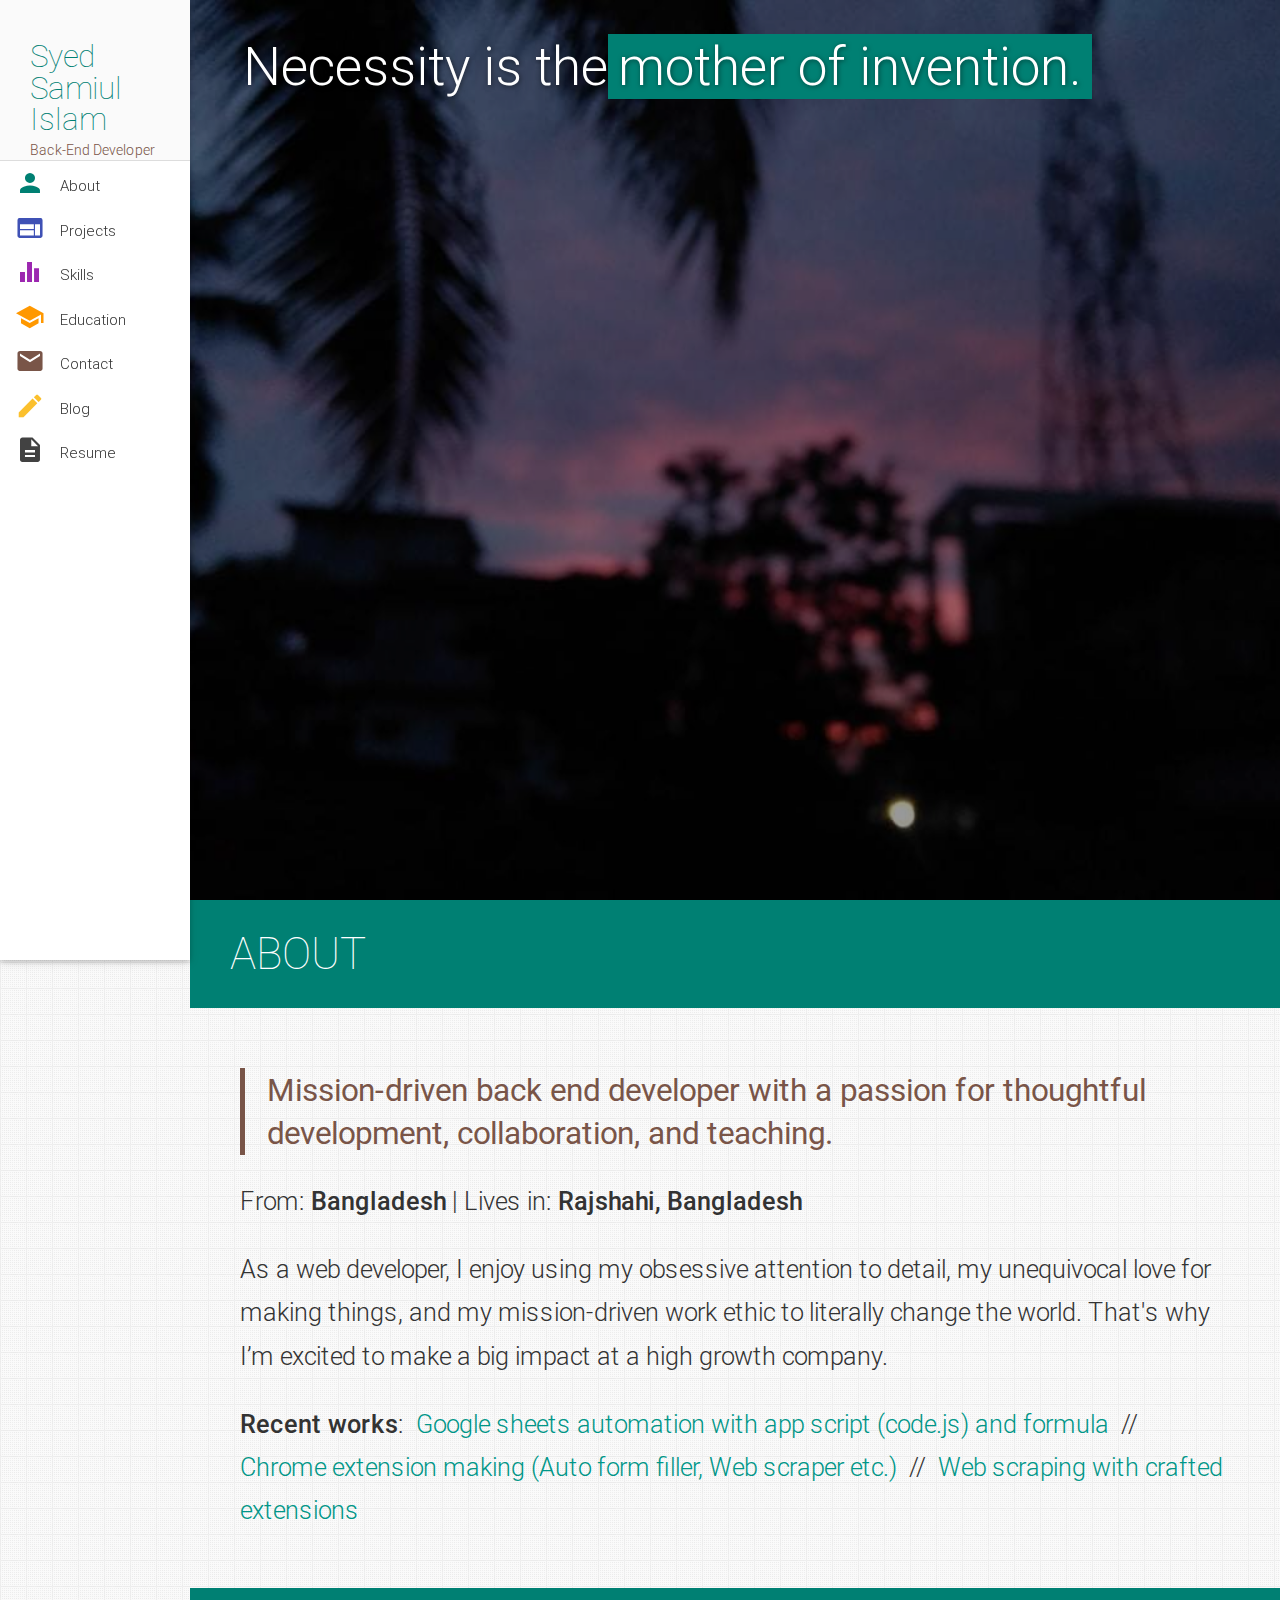
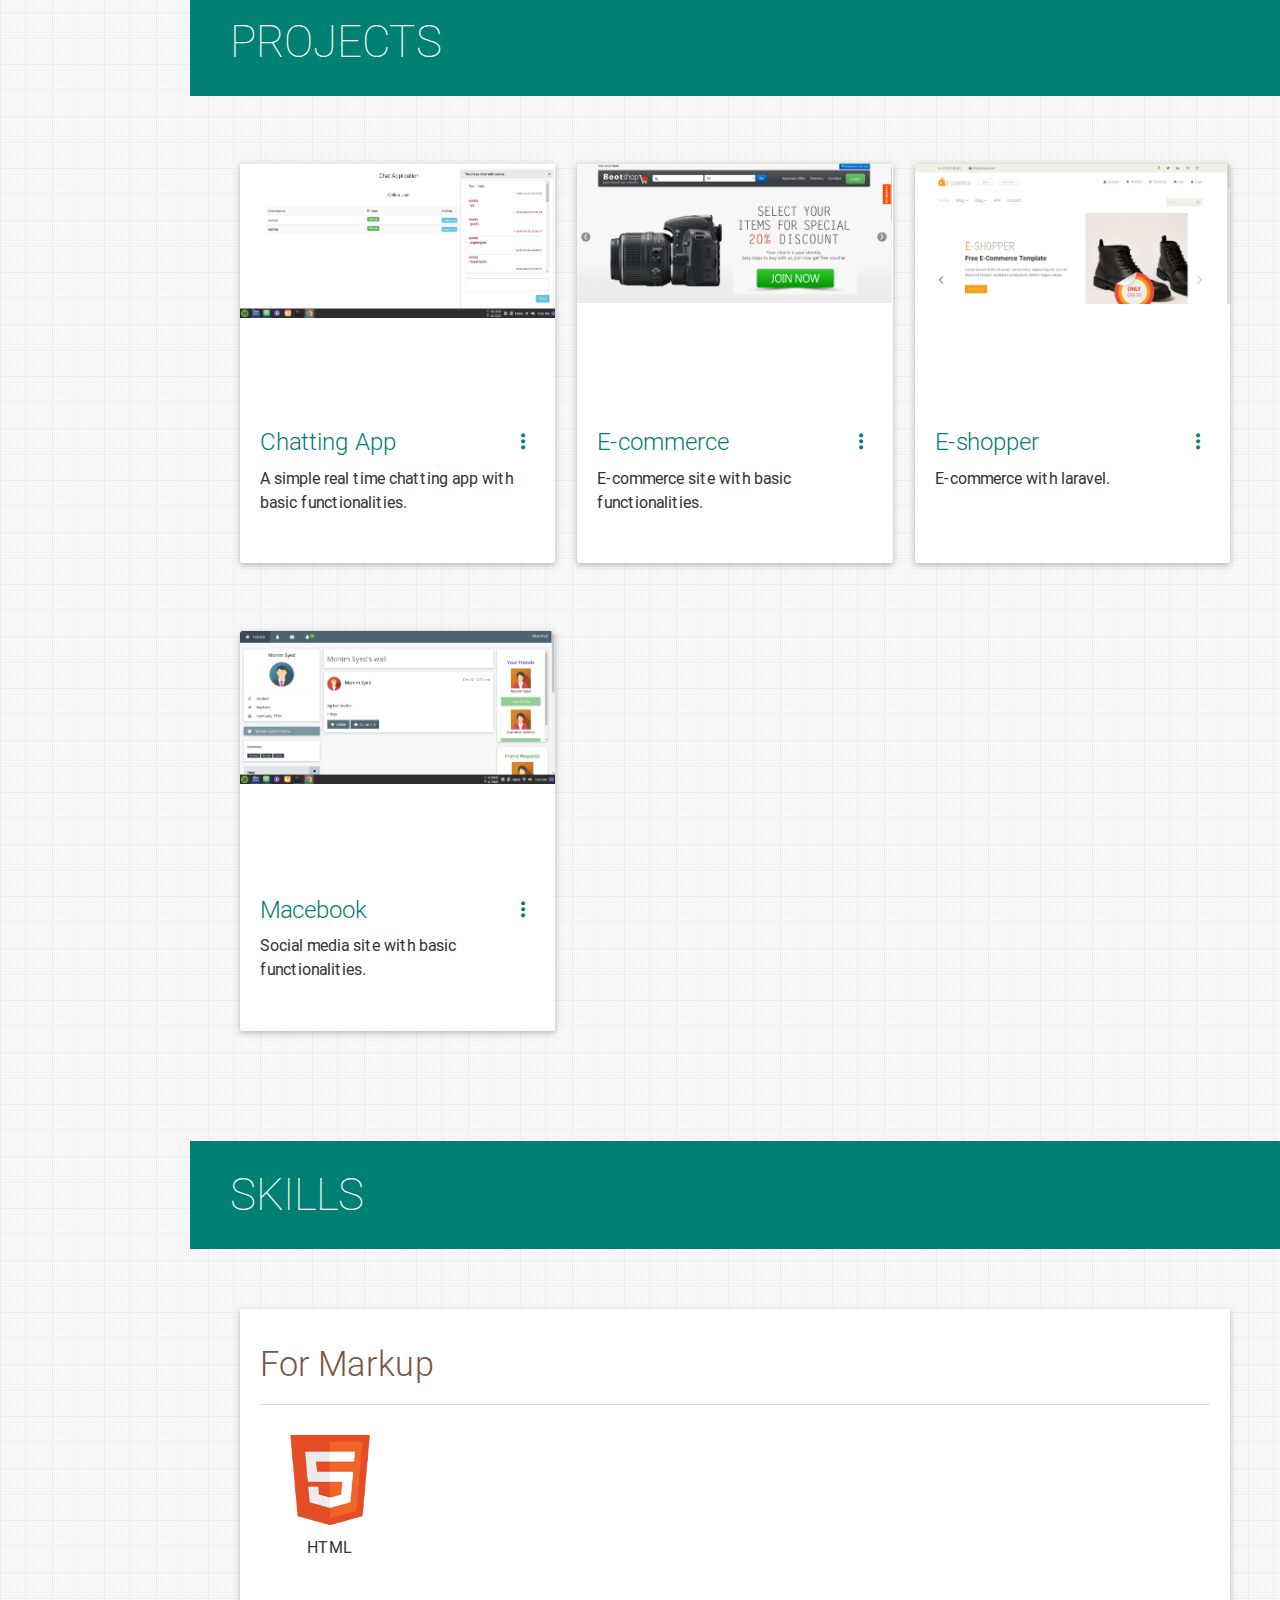
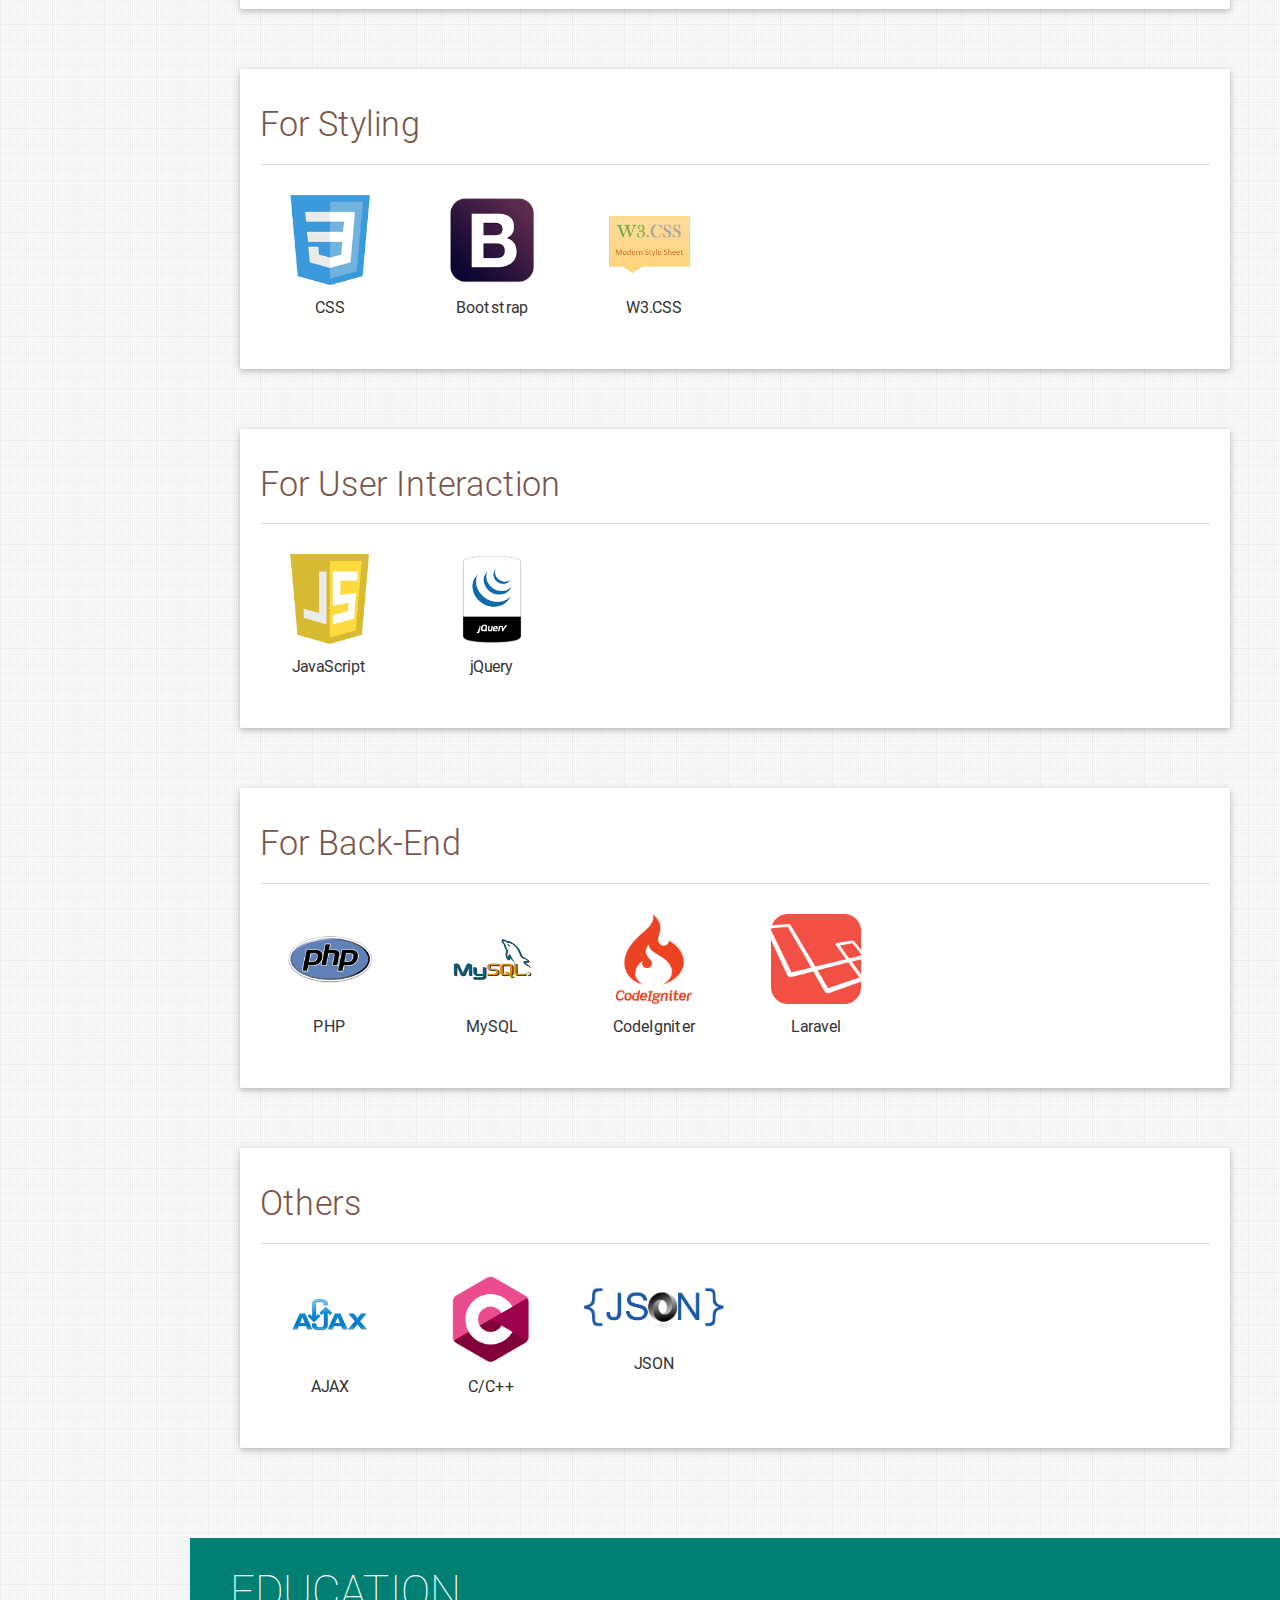
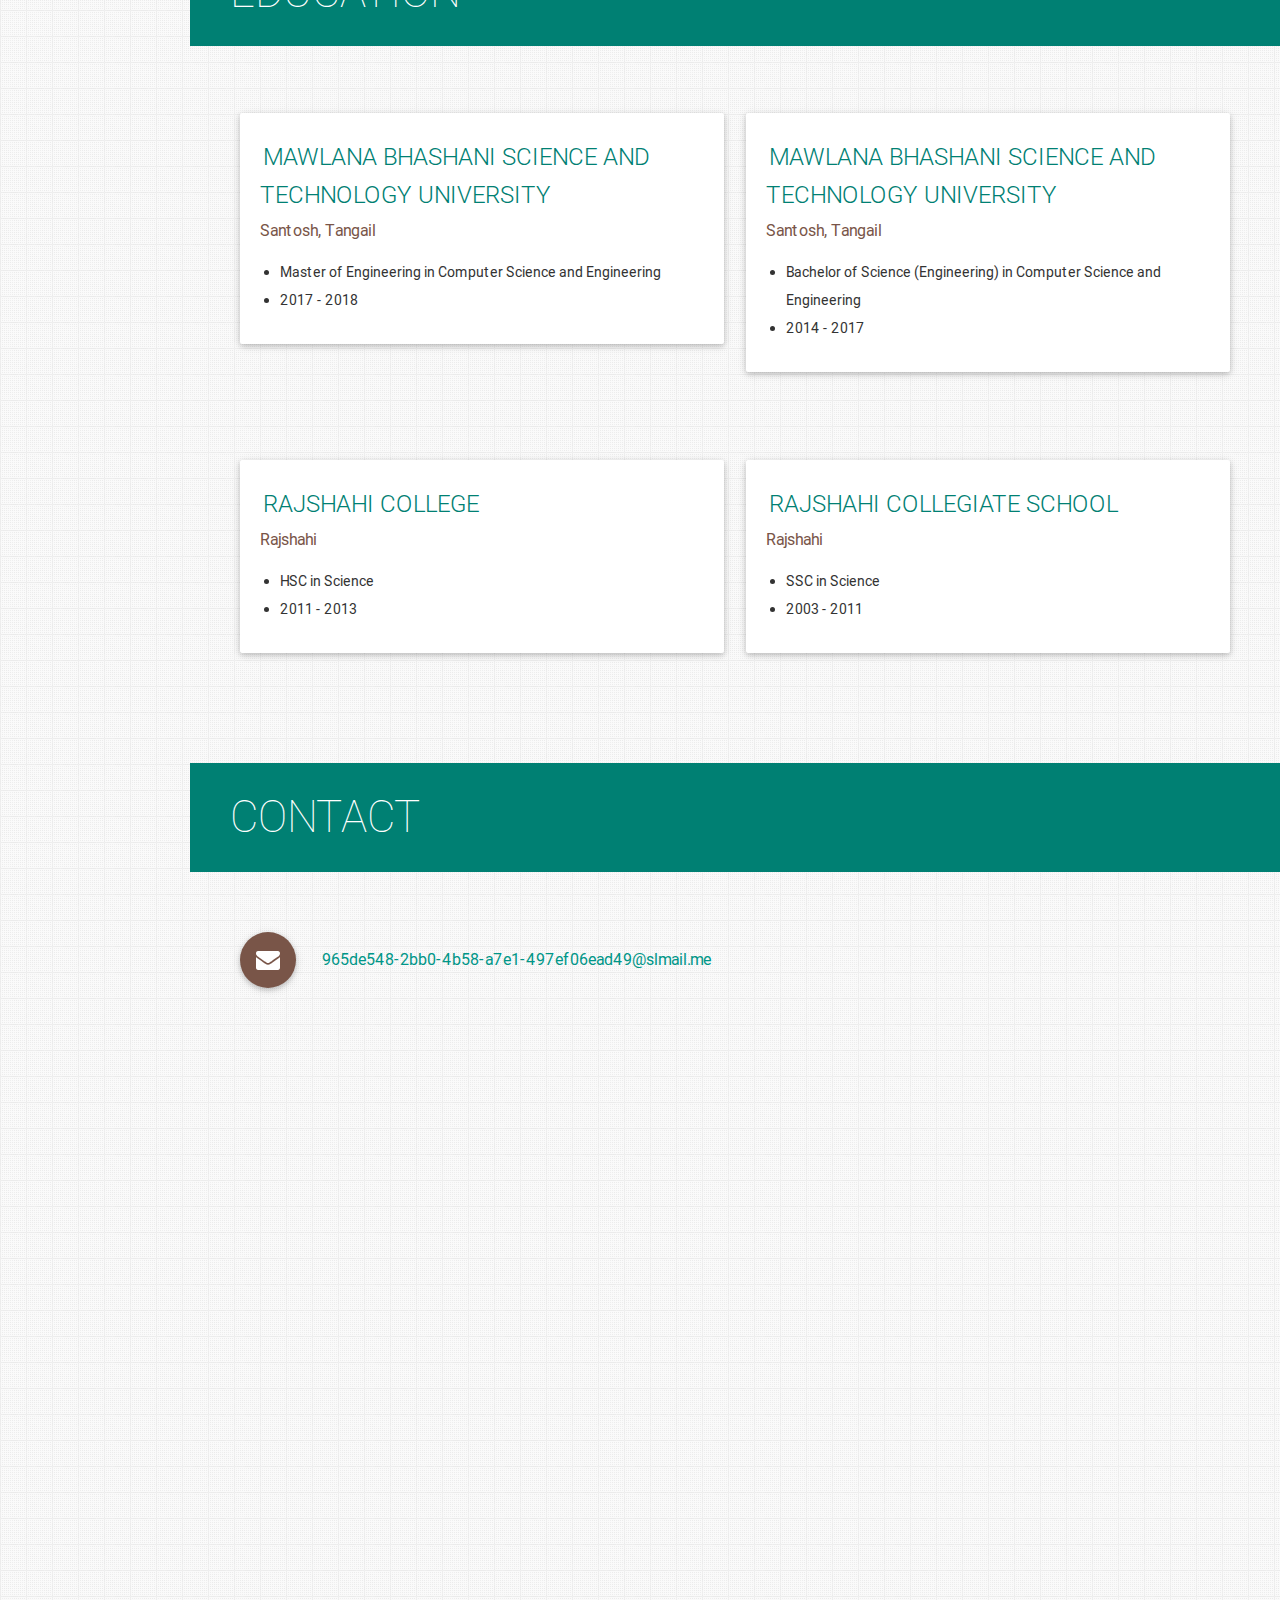
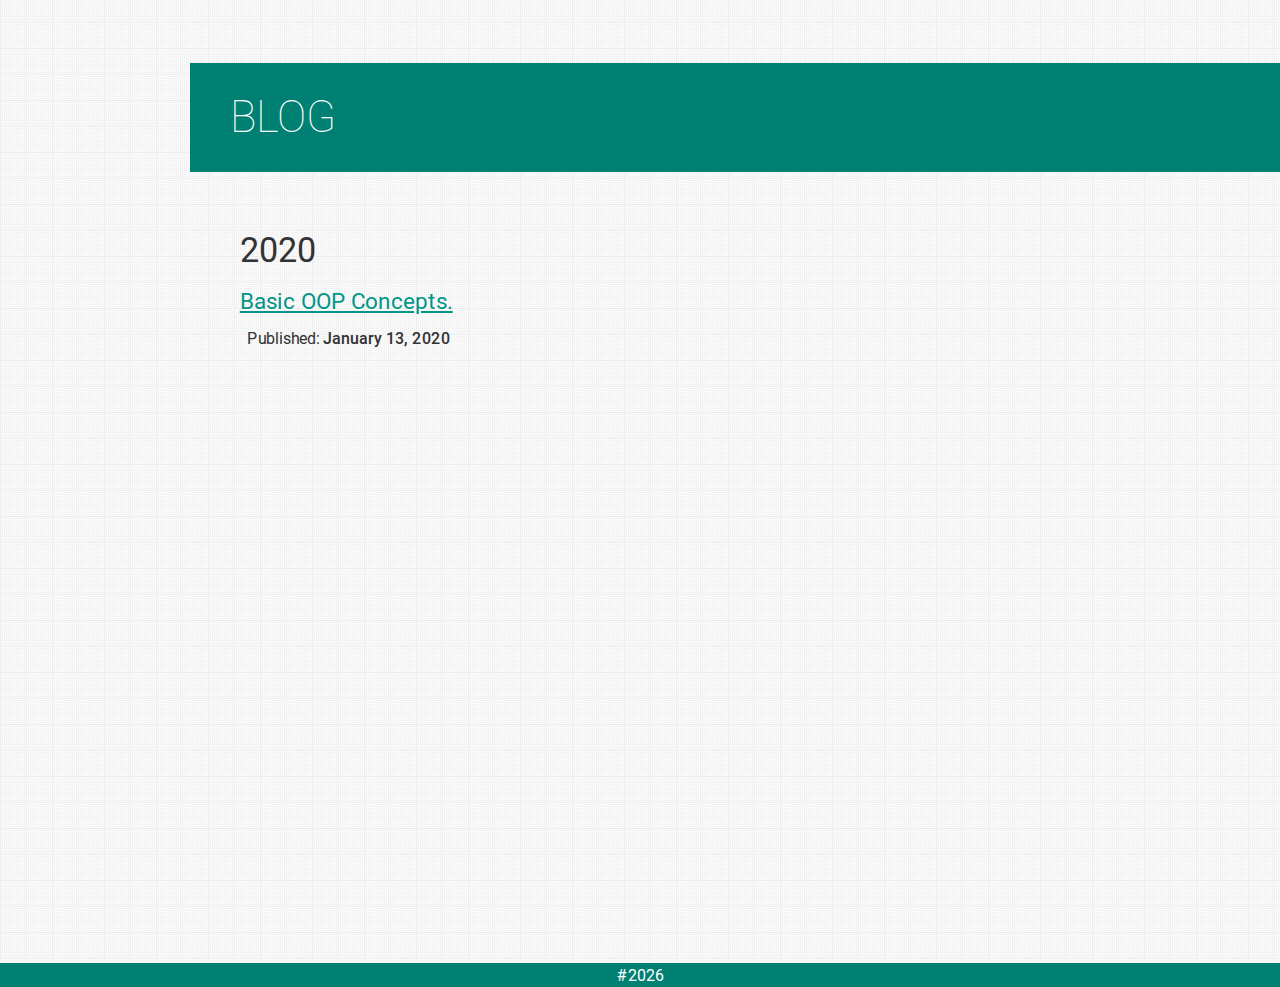
==== commit 5da8e436: "Update index.html" ====
--- a/index.html
+++ b/index.html
@@ -480,7 +480,7 @@
                 </div> -->
 
                 <div class="col s4 m2">
-                  <img alt="javascript" src="assets/img/javascript.png" class="responsive-img">Javascript
+                  <img alt="javascript" src="assets/img/javascript.png" class="responsive-img">JavaScript
                 </div>
 
                 <div class="col s4 m2">
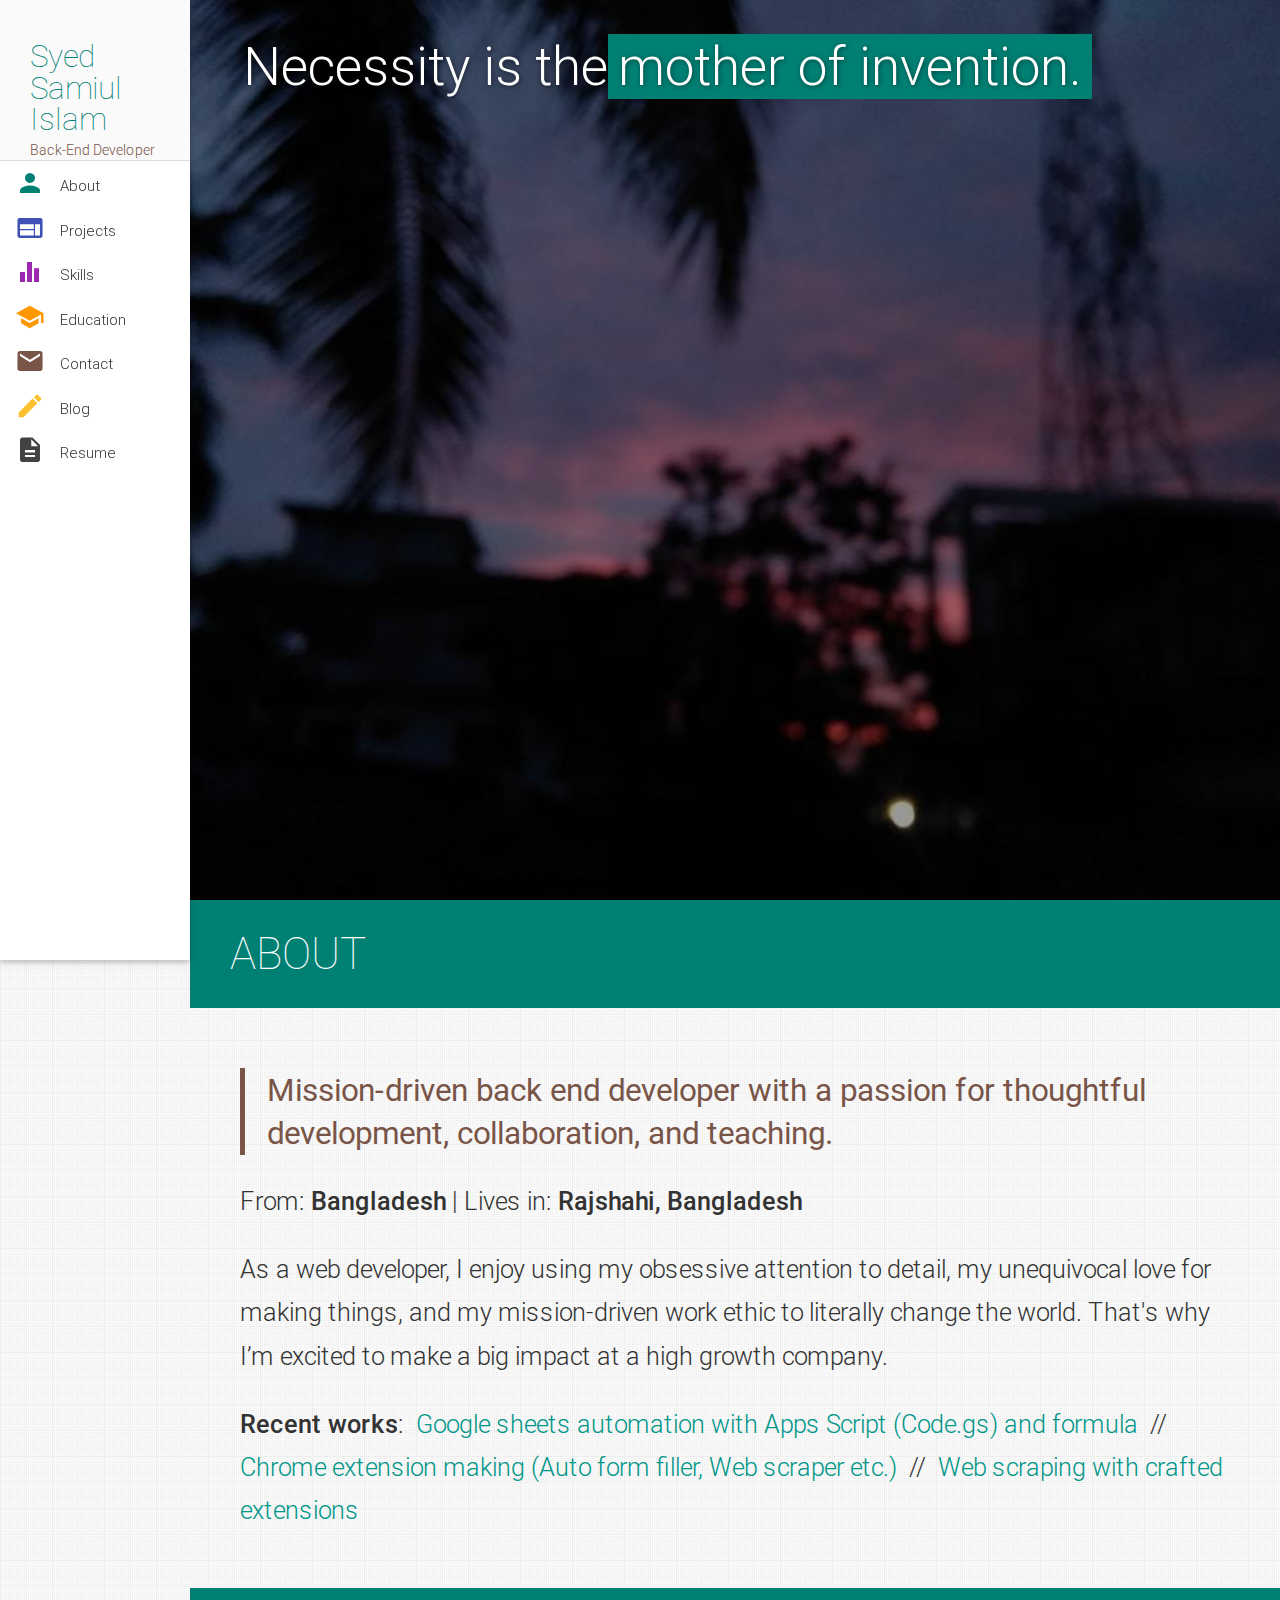
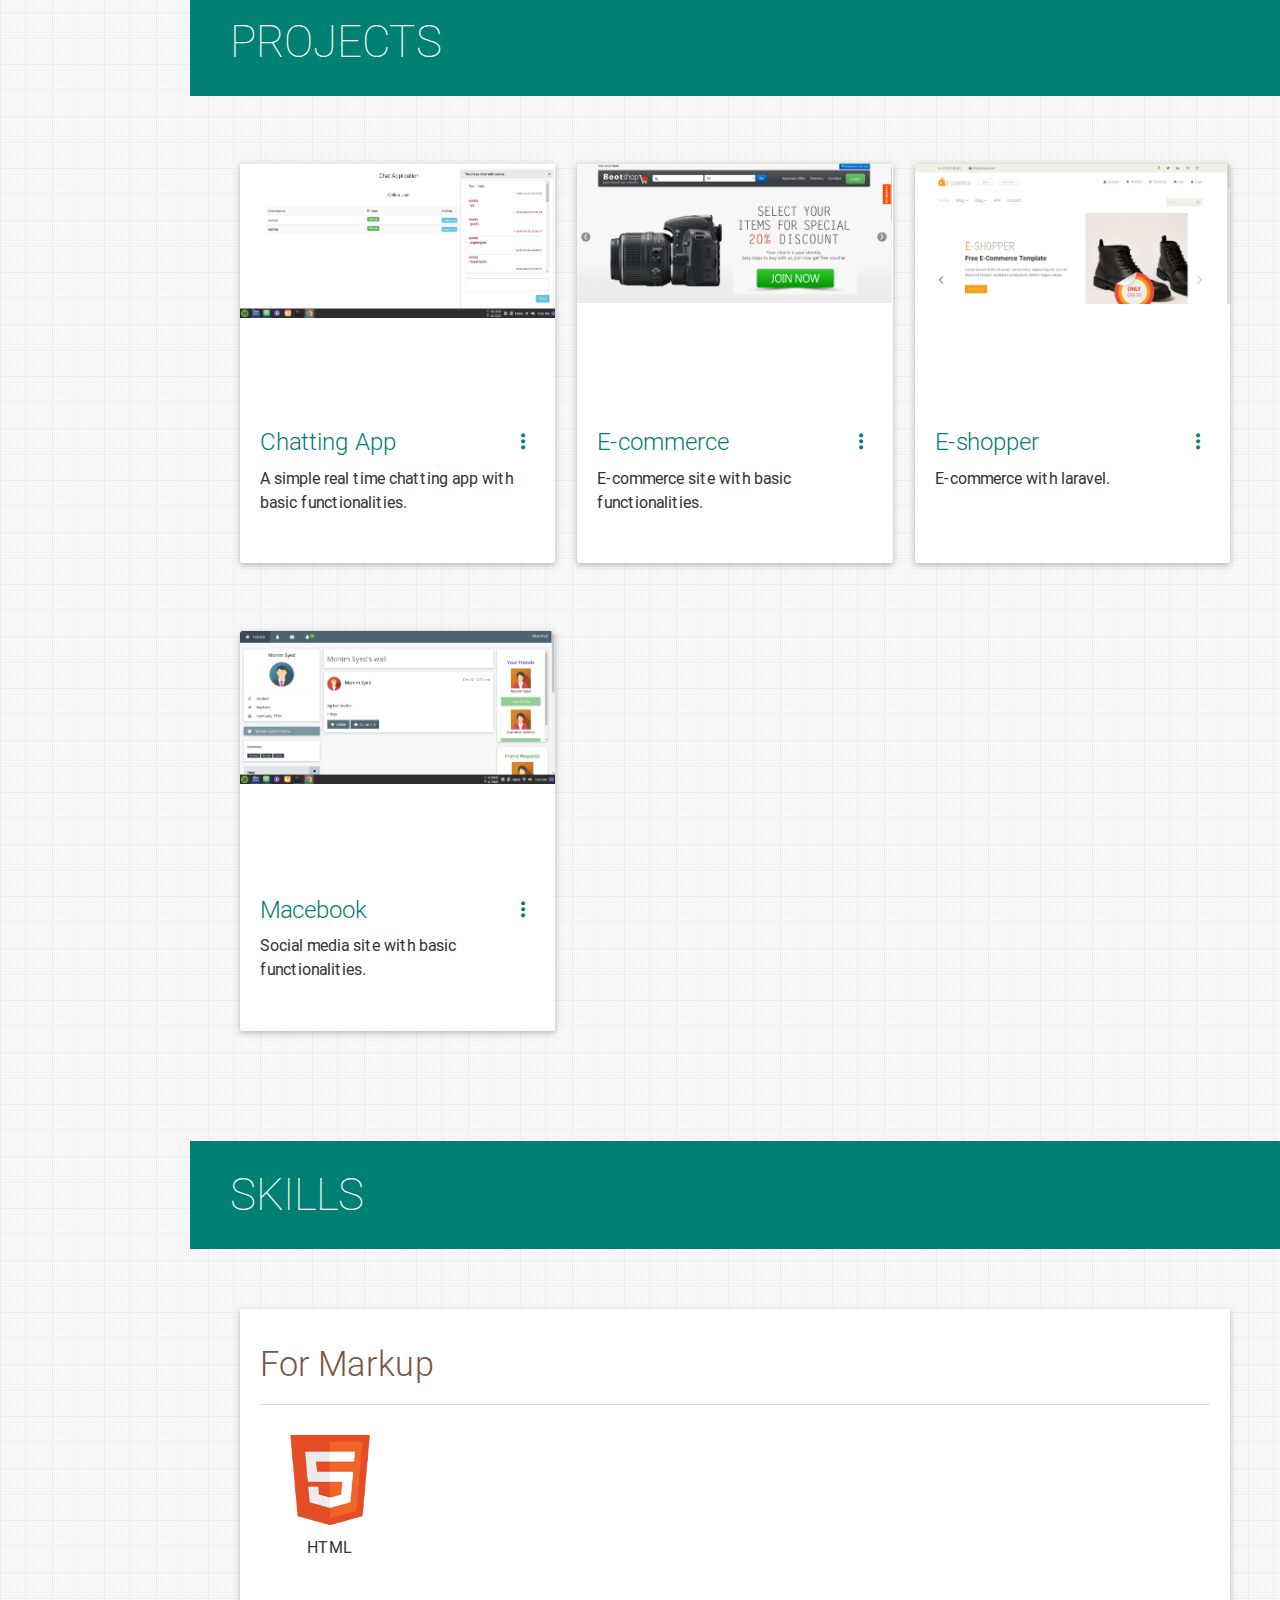
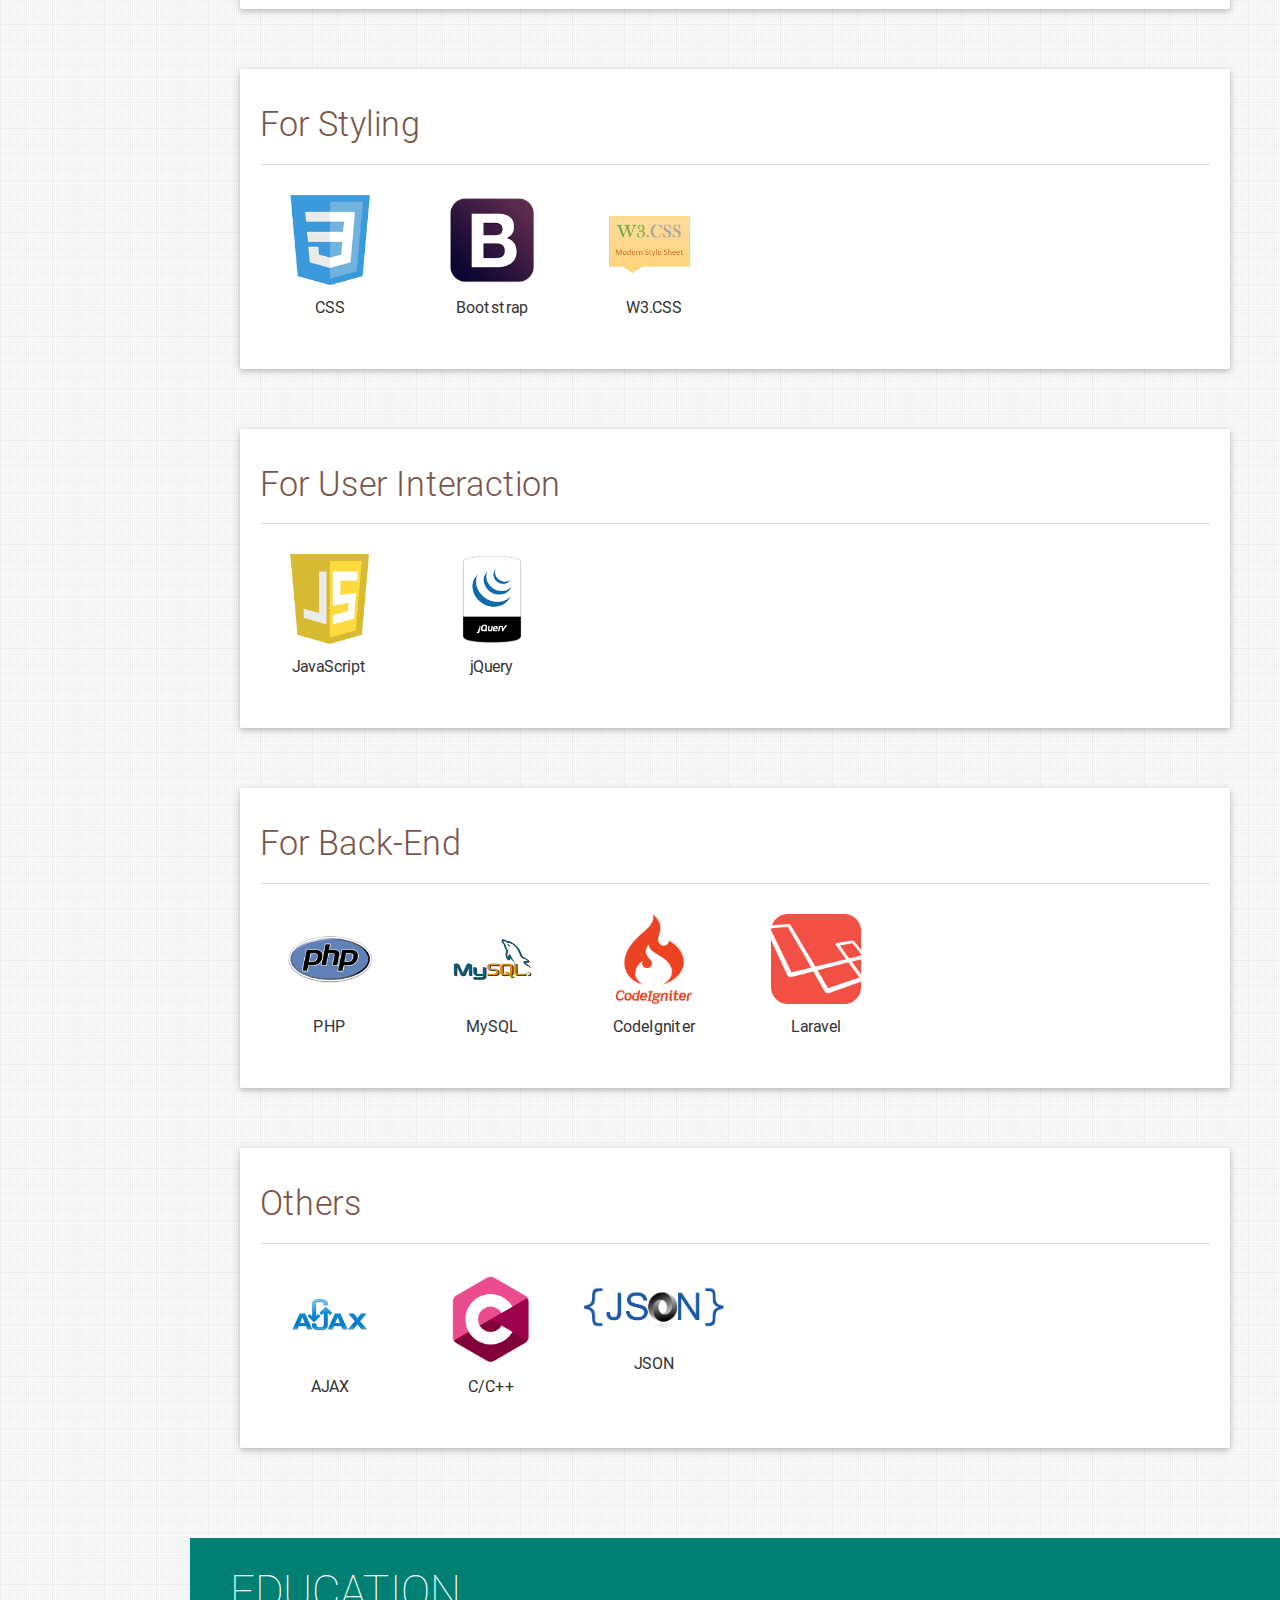
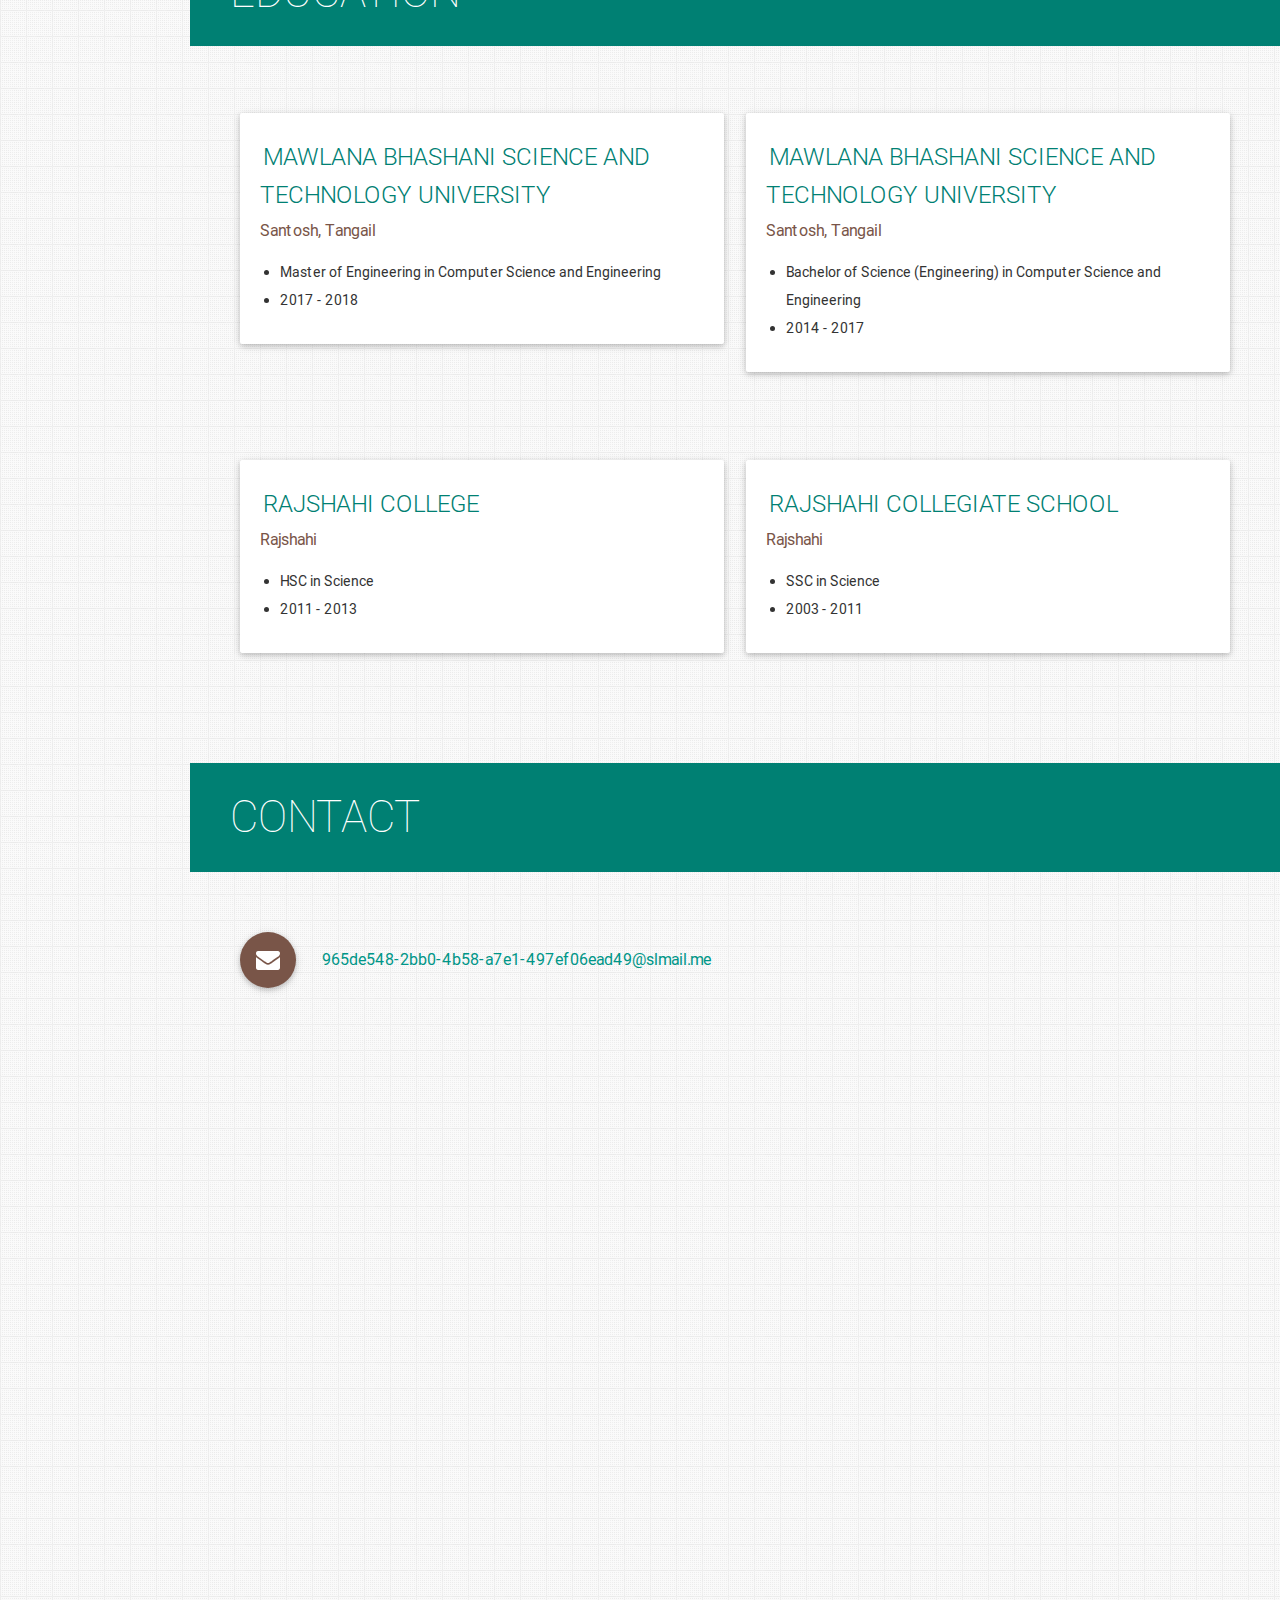
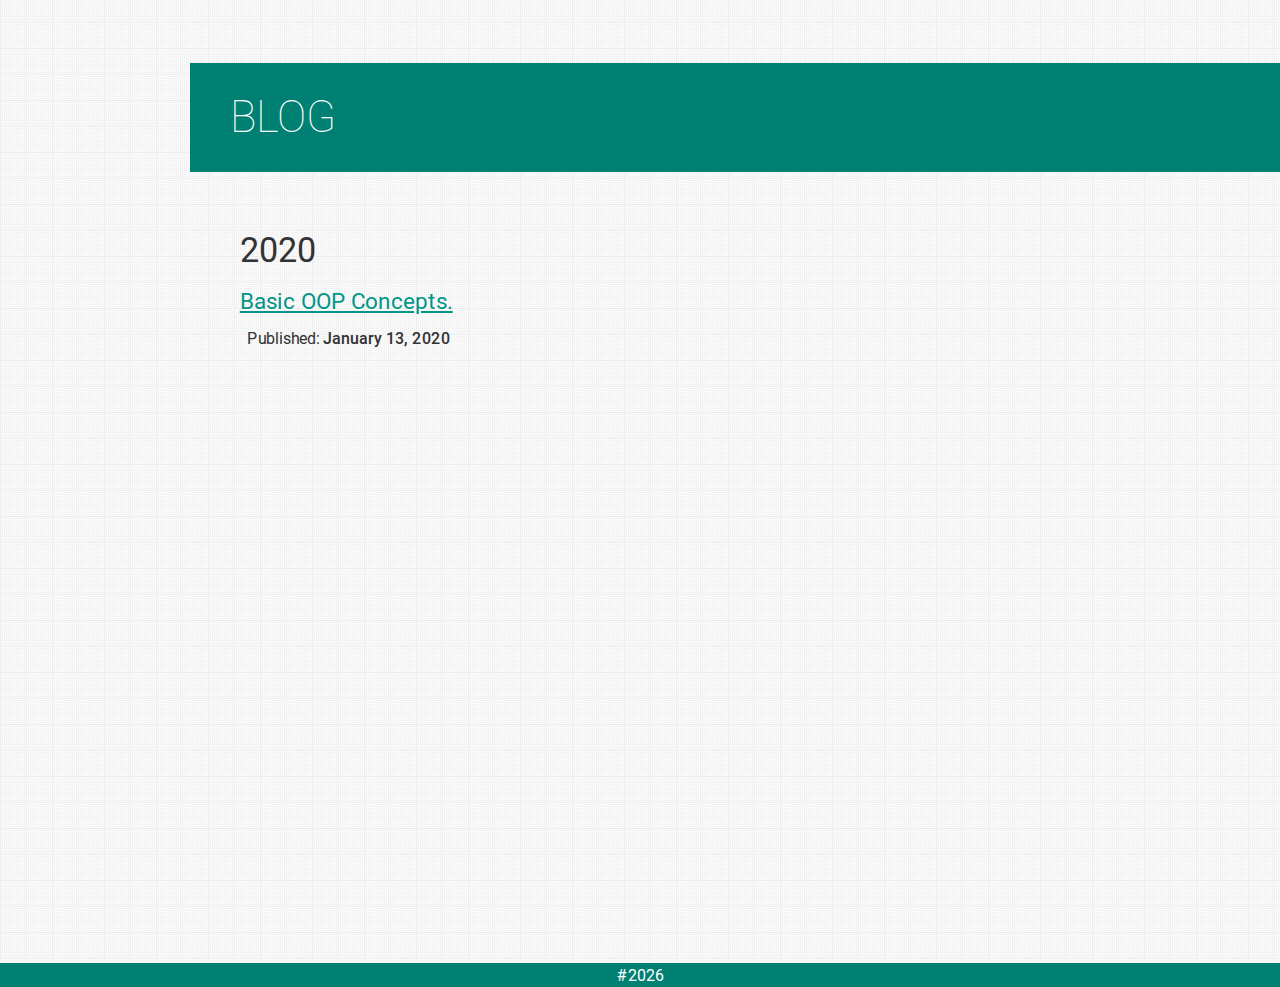
==== commit eb5d7991: "Update index.html" ====
--- a/index.html
+++ b/index.html
@@ -211,7 +211,7 @@
             </a> -->
             <strong>Recent works</strong>:&nbsp;
             <a href="#">
-              Google sheets automation with app script (code.js) and formula
+              Google sheets automation with Apps Script (Code.gs) and formula
             </a>&nbsp;//&nbsp;
             <a href="#">
               Chrome extension making (Auto form filler, Web scraper etc.)
